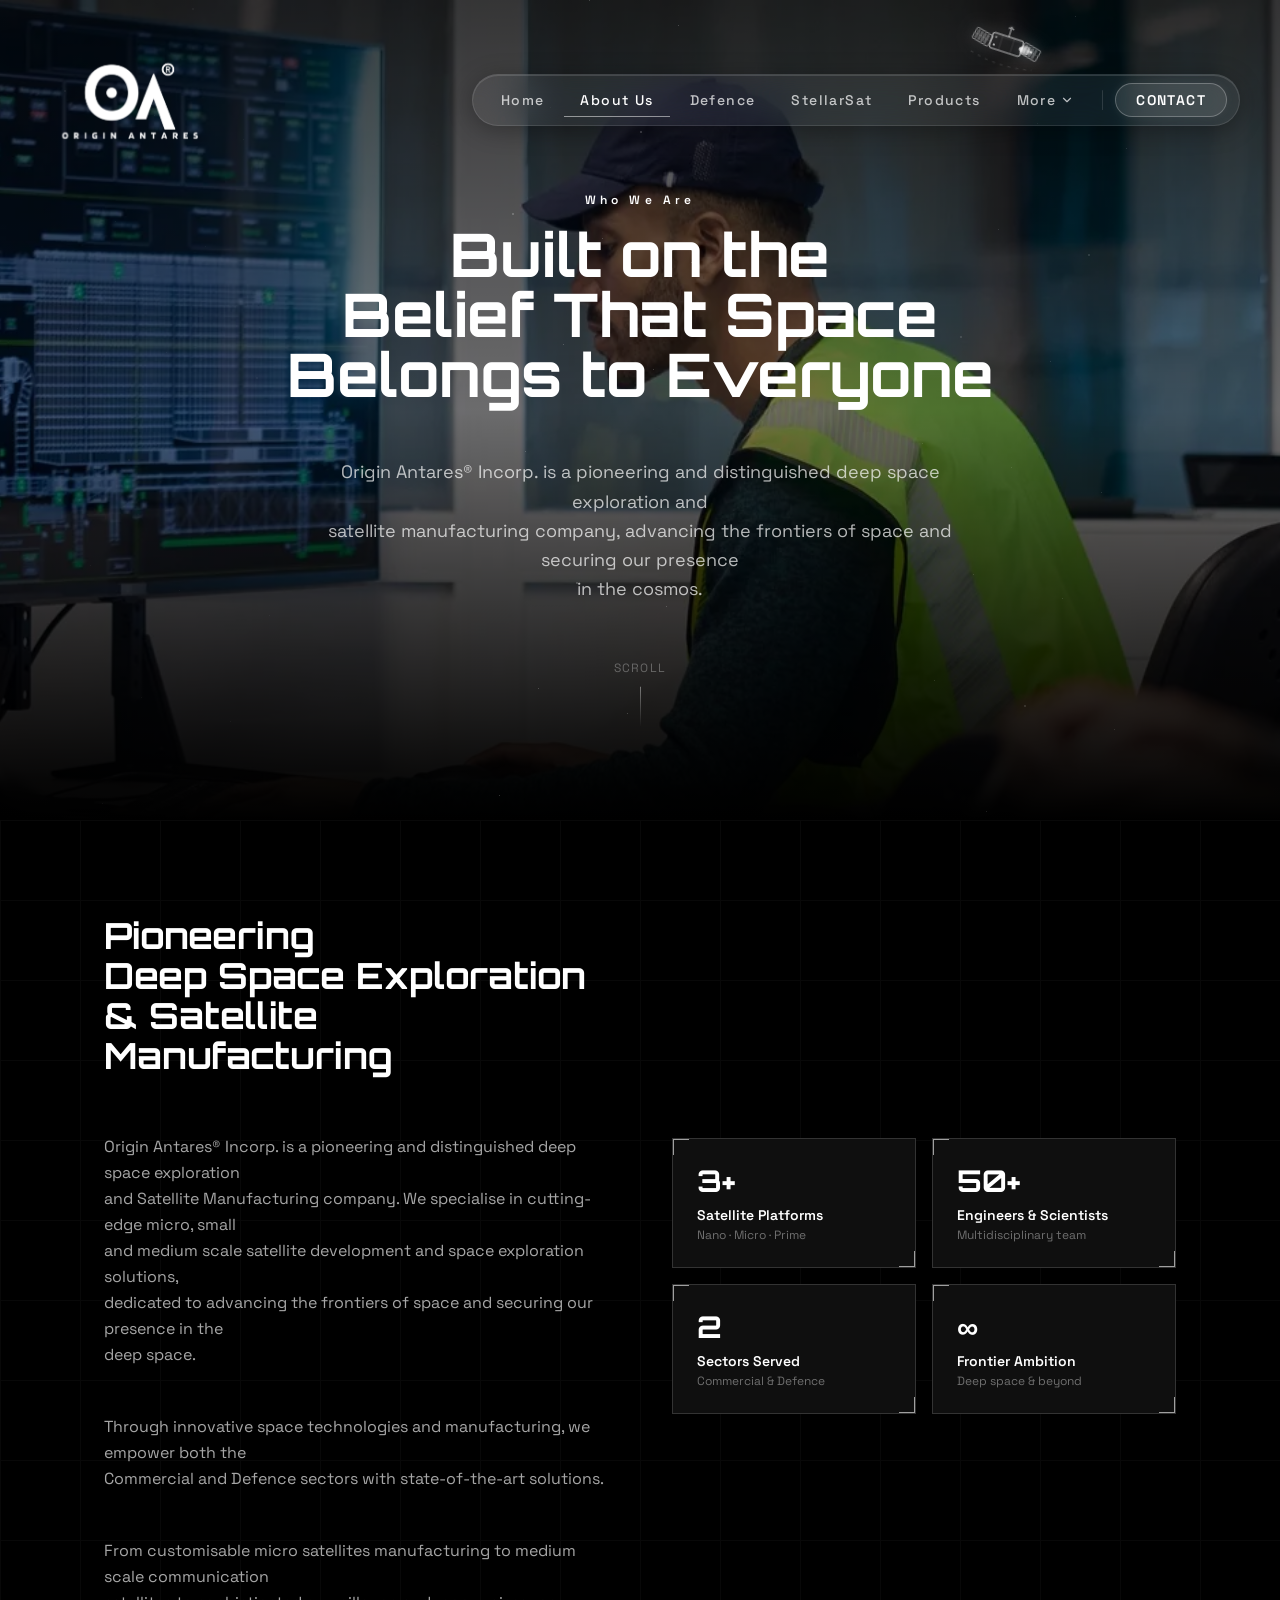
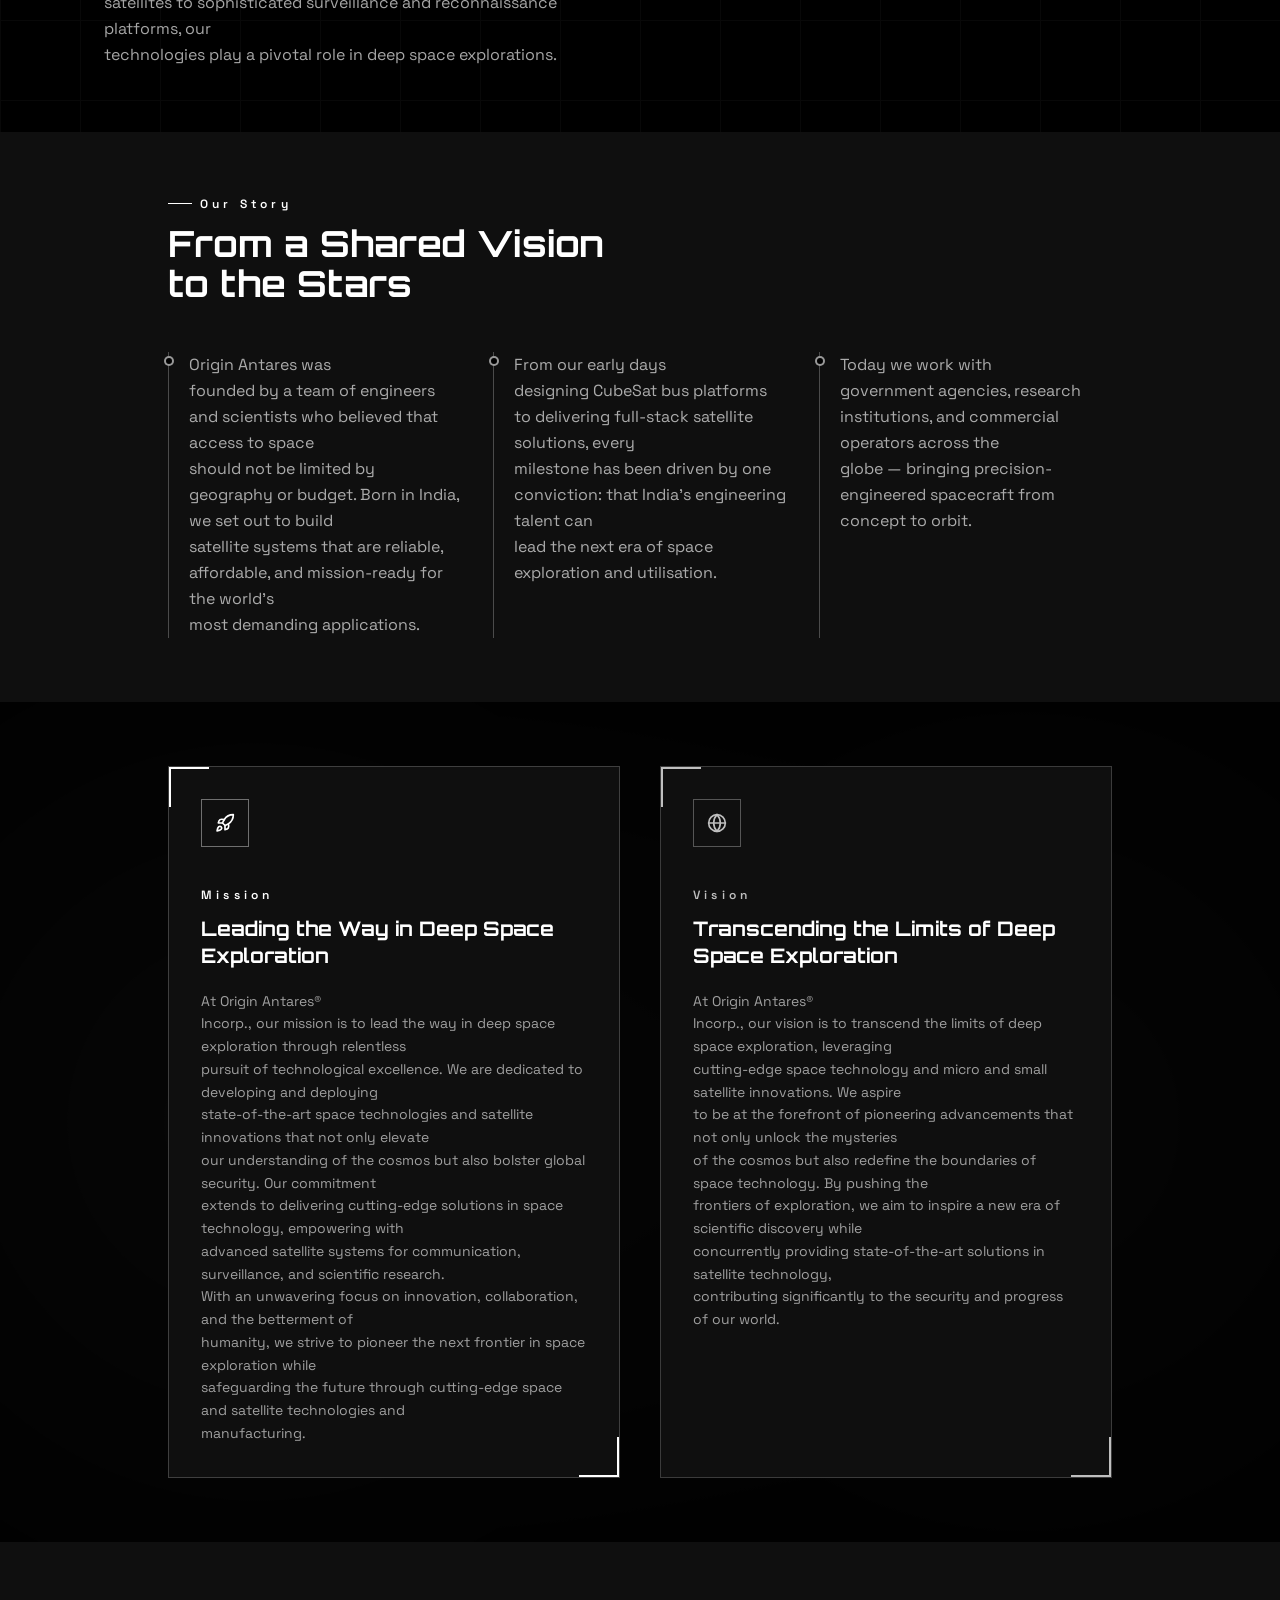
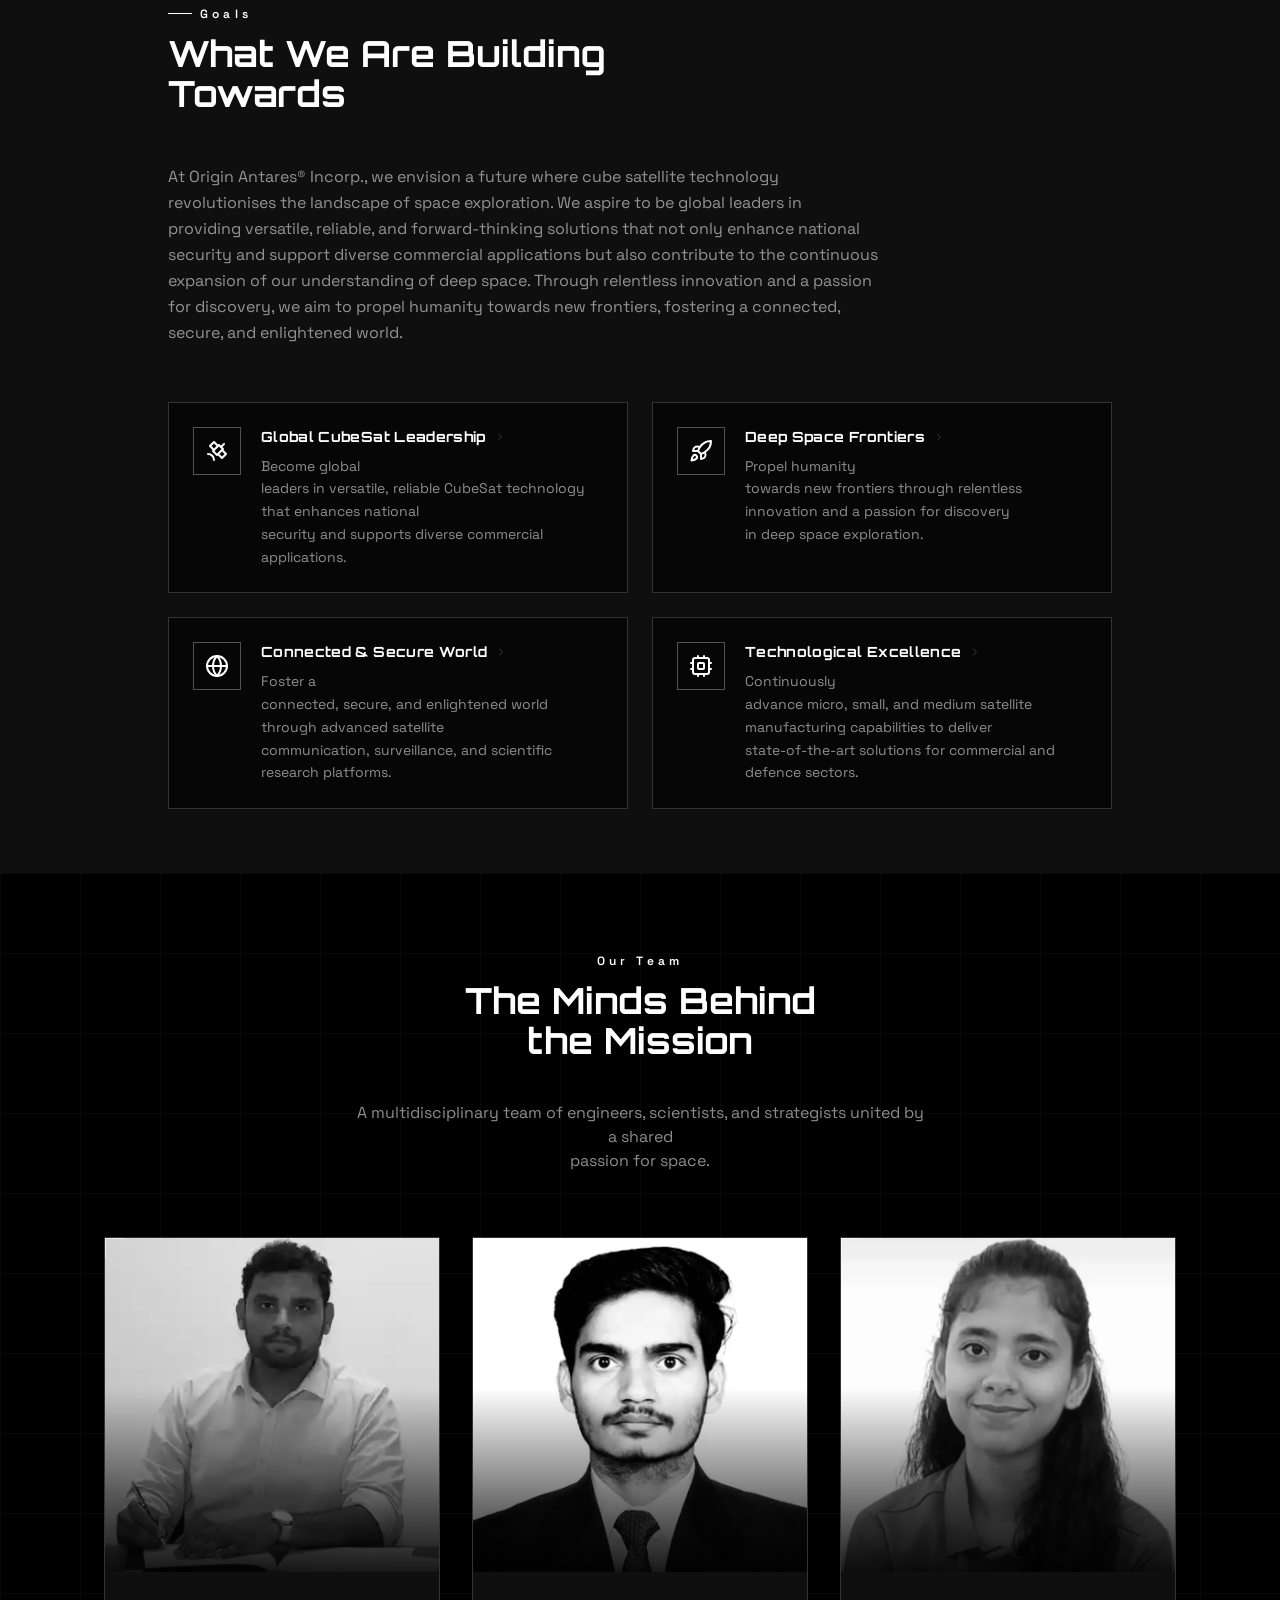
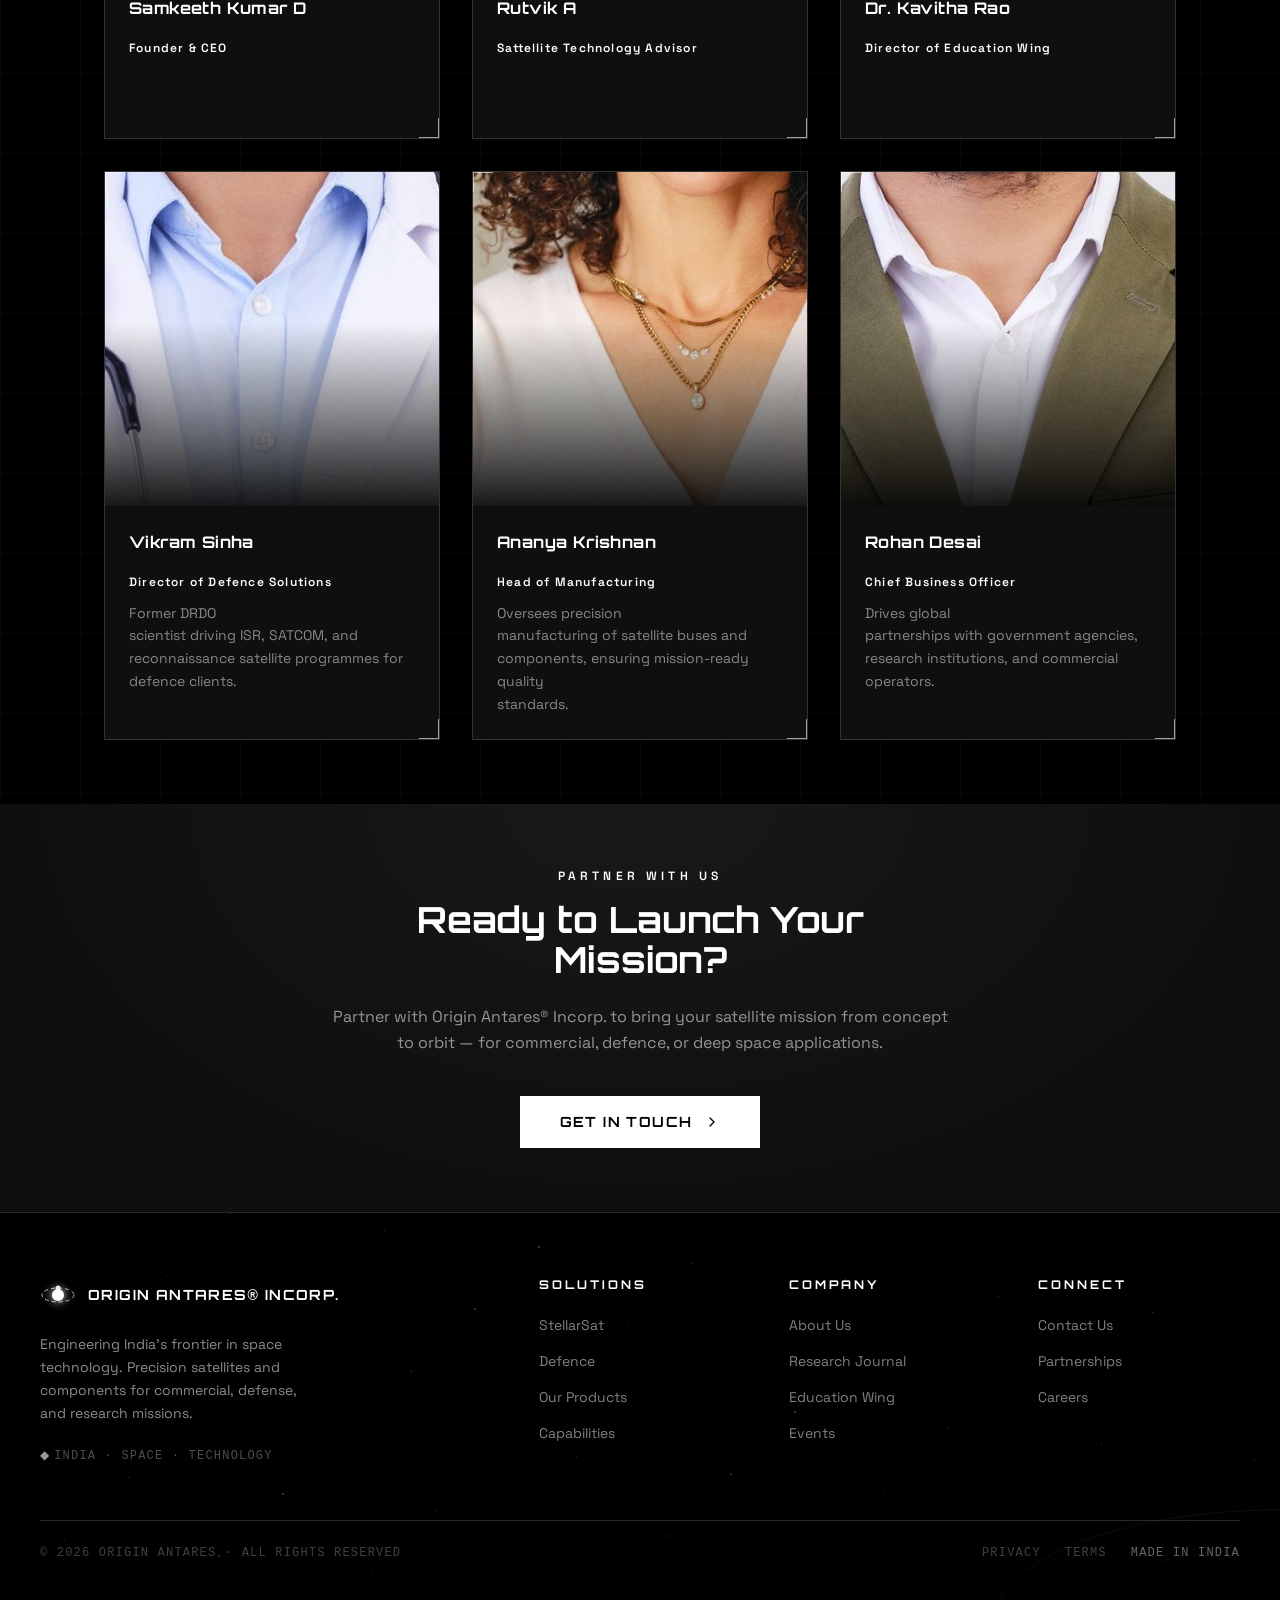
==== about.html @ 24841ee4 "Team member 3 photo replacement Updated team member details and changed image format." ====
<!DOCTYPE html>
<html lang="en">

<head>
    <meta charset="UTF-8">
    <meta name="viewport" content="width=device-width, initial-scale=1.0">
    <title>About Origin Antares® Incorp. — Deep Space Exploration &amp; Satellite Manufacturing</title>
    <link rel="preconnect" href="https://fonts.googleapis.com">
    <link rel="preconnect" href="https://fonts.gstatic.com" crossorigin>
    <link
        href="https://fonts.googleapis.com/css2?family=Orbitron:wght@400;500;600;700;800;900&family=Space+Grotesk:wght@300;400;500;600;700&display=swap"
        rel="stylesheet">
    <link rel="stylesheet" href="css/styles.css">
</head>

<body>
    <div id="app" class="fs-unmask-airo-app-builder">
        <div class="min-h-screen bg-background flex flex-col"><svg width="0" height="0" aria-hidden="true"
                style="position: absolute;">
                <defs>
                    <filter id="lg-filter" x="-10%" y="-10%" width="120%" height="120%">
                        <feTurbulence type="fractalNoise" baseFrequency="0.7" numOctaves="2" seed="5" result="noise">
                        </feTurbulence>
                        <feDisplacementMap in="SourceGraphic" in2="noise" scale="2.5" xChannelSelector="R"
                            yChannelSelector="G"></feDisplacementMap>
                    </filter>
                </defs>
            </svg>
            <header class="fixed top-0 left-0 right-0 z-50"
                style="transition: background 0.45s, backdrop-filter 0.45s, box-shadow 0.45s, border-color 0.45s; background: transparent; backdrop-filter: none; border-bottom: 1px solid transparent; box-shadow: none;">
                <div class="absolute top-0 left-0 right-0 h-px pointer-events-none"
                    style="opacity: 0; transition: opacity 0.45s; background: linear-gradient(90deg, transparent 0%, hsl(var(--oa-glass-border)/0.35) 40%, hsl(var(--oa-glass-border)/0.2) 60%, transparent 100%);">
                </div>
                <div class="absolute pointer-events-none"
                    style="top: 8px; left: 50%; transform: translateX(-50%); transition: top 0.5s cubic-bezier(0.22, 1, 0.36, 1), left 0.5s cubic-bezier(0.22, 1, 0.36, 1), transform 0.5s cubic-bezier(0.22, 1, 0.36, 1); z-index: 10;">
                    <div class="pointer-events-none select-none"
                        style="filter: drop-shadow(rgba(255, 255, 255, 0.6) 0px 0px 8px); will-change: transform; opacity: 0.4; transform: none;">
                        <svg width="72" height="54" viewBox="0 0 72 54" fill="none" xmlns="http://www.w3.org/2000/svg"
                            aria-hidden="true">
                            <defs>
                                <radialGradient id="ns-plume" cx="0%" cy="50%" r="100%">
                                    <stop offset="0%" stop-color="rgba(255,255,255,0.95)"></stop>
                                    <stop offset="55%" stop-color="rgba(255,255,255,0.45)"></stop>
                                    <stop offset="100%" stop-color="rgba(255,255,255,0)"></stop>
                                </radialGradient>
                                <radialGradient id="ns-body" cx="50%" cy="0%" r="100%">
                                    <stop offset="0%" stop-color="rgba(255,255,255,0.13)"></stop>
                                    <stop offset="100%" stop-color="rgba(255,255,255,0)"></stop>
                                </radialGradient>
                                <filter id="ns-glow" x="-40%" y="-40%" width="180%" height="180%">
                                    <feGaussianBlur stdDeviation="1.6" result="blur"></feGaussianBlur>
                                    <feMerge>
                                        <feMergeNode in="blur"></feMergeNode>
                                        <feMergeNode in="SourceGraphic"></feMergeNode>
                                    </feMerge>
                                </filter>
                            </defs>
                            <path d="M 4 44 Q 36 52 68 44" stroke="rgba(255,255,255,0.14)" stroke-width="1" fill="none"
                                stroke-dasharray="3 5" opacity="0"></path>
                            <g opacity="0">
                                <ellipse cx="57" cy="27" ry="3.8" fill="url(#ns-plume)" rx="3" opacity="0"></ellipse>
                                <ellipse cx="60" cy="27" rx="2.9884600310353564" ry="1.5" fill="rgba(255,255,255,0.7)"
                                    opacity="0.9435087674573879"></ellipse>
                                <circle cx="62" cy="27" r="0.880585000605788" fill="rgba(255,255,255,0.9)"
                                    opacity="0.6805850006057881"></circle>
                            </g>
                            <g style="transform-origin: 50% 50%; transform: none; transform-box: fill-box;">
                                <rect x="2" y="21" width="18" height="12" rx="1.2" fill="hsl(var(--oa-secondary))"
                                    stroke="rgba(255,255,255,0.5)" stroke-width="0.9"></rect>
                                <rect x="4" y="22.5" width="2" height="9" rx="0.4" fill="rgba(255,255,255,0.22)"
                                    stroke="rgba(255,255,255,0.38)" stroke-width="0.4"></rect>
                                <rect x="7.5" y="22.5" width="2" height="9" rx="0.4" fill="rgba(255,255,255,0.22)"
                                    stroke="rgba(255,255,255,0.38)" stroke-width="0.4"></rect>
                                <rect x="11" y="22.5" width="2" height="9" rx="0.4" fill="rgba(255,255,255,0.22)"
                                    stroke="rgba(255,255,255,0.38)" stroke-width="0.4"></rect>
                                <rect x="14.5" y="22.5" width="2" height="9" rx="0.4" fill="rgba(255,255,255,0.22)"
                                    stroke="rgba(255,255,255,0.38)" stroke-width="0.4"></rect>
                                <line x1="2" y1="27" x2="20" y2="27" stroke="rgba(255,255,255,0.22)" stroke-width="0.5">
                                </line>
                            </g>
                            <g style="transform-origin: 50% 50%; transform: none; transform-box: fill-box;">
                                <rect x="52" y="21" width="18" height="12" rx="1.2" fill="hsl(var(--oa-secondary))"
                                    stroke="rgba(255,255,255,0.5)" stroke-width="0.9"></rect>
                                <rect x="54" y="22.5" width="2" height="9" rx="0.4" fill="rgba(255,255,255,0.22)"
                                    stroke="rgba(255,255,255,0.38)" stroke-width="0.4"></rect>
                                <rect x="57.5" y="22.5" width="2" height="9" rx="0.4" fill="rgba(255,255,255,0.22)"
                                    stroke="rgba(255,255,255,0.38)" stroke-width="0.4"></rect>
                                <rect x="61" y="22.5" width="2" height="9" rx="0.4" fill="rgba(255,255,255,0.22)"
                                    stroke="rgba(255,255,255,0.38)" stroke-width="0.4"></rect>
                                <rect x="64.5" y="22.5" width="2" height="9" rx="0.4" fill="rgba(255,255,255,0.22)"
                                    stroke="rgba(255,255,255,0.38)" stroke-width="0.4"></rect>
                                <line x1="52" y1="27" x2="70" y2="27" stroke="rgba(255,255,255,0.22)"
                                    stroke-width="0.5"></line>
                            </g>
                            <rect x="20" y="19" width="32" height="16" rx="2.5" fill="hsl(var(--oa-secondary))"
                                stroke="rgba(255,255,255,0.68)" stroke-width="1.1"></rect>
                            <line x1="30" y1="19" x2="30" y2="35" stroke="rgba(255,255,255,0.18)" stroke-width="0.6">
                            </line>
                            <line x1="42" y1="19" x2="42" y2="35" stroke="rgba(255,255,255,0.18)" stroke-width="0.6">
                            </line>
                            <rect x="20" y="19" width="32" height="4" rx="2.5" fill="url(#ns-body)"></rect>
                            <rect x="52" y="23" width="7" height="8" rx="1.2" fill="rgba(255,255,255,0.12)"
                                stroke="rgba(255,255,255,0.55)" stroke-width="0.9"></rect>
                            <line x1="55.5" y1="23" x2="55.5" y2="31" stroke="rgba(255,255,255,0.2)" stroke-width="0.5">
                            </line>
                            <line x1="36" y1="19" x2="36" y2="11" stroke="rgba(255,255,255,0.75)" stroke-width="0.9">
                            </line>
                            <path d="M 33 11 Q 36 8.5 39 11" stroke="rgba(255,255,255,0.7)" stroke-width="0.9"
                                fill="none"></path>
                            <circle cx="36" cy="10" r="1.457946170421201" fill="rgba(255,255,255,0.95)"
                                filter="url(#ns-glow)" opacity="0.7068110032181721"></circle>
                            <circle cx="24" cy="23" r="1.3" fill="hsl(var(--oa-gold))" opacity="0.98958886059816">
                            </circle>
                            <circle cx="24" cy="31" r="1.1" fill="rgba(255,255,255,0.9)" opacity="0.9"></circle>
                        </svg></div>
                </div>
                <div
                    style="display: flex; justify-content: flex-start; padding-left: 2.5rem; padding-top: 0.75rem; padding-bottom: 0px; transition: padding 0.5s cubic-bezier(0.22, 1, 0.36, 1);">
                    <a class="flex items-center" href="index.html"><img alt="Origin Antares"
                            class="block h-auto w-auto object-contain" width="440" height="120"
                            src="assets/images/images-logo-horizontal.png"
                            style="max-height: 180px; max-width: 640px; min-width: 0px; transition: max-height 0.5s cubic-bezier(0.22, 1, 0.36, 1), max-width 0.5s cubic-bezier(0.22, 1, 0.36, 1); filter: none; height: 252px; width: auto;"
                            data-airo-logo-corrected="square"></a></div>
                <div class="flex items-center px-6 lg:px-10"
                    style="justify-content: flex-end; padding-bottom: 0px; min-height: 56px; margin-top: -120px; transition: padding-bottom 0.4s, min-height 0.4s, margin-top 0.4s; position: relative;">
                    <div class="relative flex items-center gap-1 px-3 py-2 rounded-full"
                        style="background: hsl(var(--oa-glass-bg)/0.06); backdrop-filter: blur(20px) saturate(160%); border: 1px solid hsl(var(--oa-glass-border)/0.11); box-shadow: inset 0 1px 0 hsl(var(--oa-glass-border)/0.13), 0 4px 24px hsl(var(--oa-bg)/0.3);">
                        <nav aria-label="Main navigation" class="hidden md:flex items-center gap-1"><a
                                class="relative z-10 px-4 py-1.5 text-sm tracking-widest font-medium transition-colors duration-150"
                                href="index.html"
                                style="font-family: var(--font-sans); color: hsl(var(--oa-glass-bg)/0.72); border-bottom: 1px solid transparent;">Home</a><a
                                class="relative z-10 px-4 py-1.5 text-sm tracking-widest font-medium transition-colors duration-150"
                                href="about.html"
                                style="font-family: var(--font-sans); color: hsl(var(--oa-cyan)); border-bottom: 1px solid hsl(var(--oa-glass-border)/0.5);">About
                                Us</a><a
                                class="relative z-10 px-4 py-1.5 text-sm tracking-widest font-medium transition-colors duration-150"
                                href="defence.html"
                                style="font-family: var(--font-sans); color: hsl(var(--oa-glass-bg)/0.72); border-bottom: 1px solid transparent;">Defence</a><a
                                class="relative z-10 px-4 py-1.5 text-sm tracking-widest font-medium transition-colors duration-150"
                                href="stellarsat.html"
                                style="font-family: var(--font-sans); color: hsl(var(--oa-glass-bg)/0.72); border-bottom: 1px solid transparent;">StellarSat</a><a
                                class="relative z-10 px-4 py-1.5 text-sm tracking-widest font-medium transition-colors duration-150"
                                href="products.html"
                                style="font-family: var(--font-sans); color: hsl(var(--oa-glass-bg)/0.72); border-bottom: 1px solid transparent;">Products</a>
                            <div class="relative z-10"><button
                                    class="flex items-center gap-1 px-4 py-1.5 text-sm tracking-widest font-medium transition-colors duration-150"
                                    aria-expanded="false" aria-haspopup="true"
                                    style="font-family: var(--font-sans); color: hsl(var(--oa-glass-bg)/0.72); background: none; border-width: medium medium 1px; border-style: none none solid; border-color: currentcolor currentcolor transparent; border-image: none; cursor: pointer;">More<span
                                        style="display: flex; transform: none;"><svg xmlns="http://www.w3.org/2000/svg"
                                            width="14" height="14" viewBox="0 0 24 24" fill="none" stroke="currentColor"
                                            stroke-width="2" stroke-linecap="round" stroke-linejoin="round"
                                            class="lucide lucide-chevron-down">
                                            <path d="m6 9 6 6 6-6"></path>
                                        </svg></span></button></div>
                        </nav>
                        <div class="hidden md:block w-px h-5 mx-2 rounded-full shrink-0"
                            style="background: hsl(var(--oa-glass-border)/0.13);"></div><a
                            class="hidden md:inline-flex items-center px-5 py-1.5 text-sm font-semibold tracking-widest rounded-full shrink-0 transition-all duration-200"
                            href="contact.html"
                            style="font-family: var(--font-sans); color: hsl(var(--oa-cyan)); background: hsl(var(--oa-glass-bg)/0.1); border: 1px solid hsl(var(--oa-glass-border)/0.25); box-shadow: 0 0 10px hsl(var(--oa-glass-bg)/0.06);">CONTACT</a><button
                            class="md:hidden text-white p-1.5 z-10" aria-label="Open menu"><svg
                                xmlns="http://www.w3.org/2000/svg" width="20" height="20" viewBox="0 0 24 24"
                                fill="none" stroke="currentColor" stroke-width="2" stroke-linecap="round"
                                stroke-linejoin="round" class="lucide lucide-menu">
                                <line x1="4" x2="20" y1="12" y2="12"></line>
                                <line x1="4" x2="20" y1="6" y2="6"></line>
                                <line x1="4" x2="20" y1="18" y2="18"></line>
                            </svg></button>
                    </div>
                </div>
            </header>
            <main>
                <section class="relative min-h-[70vh] flex items-center justify-center overflow-hidden"><img
                        alt="Origin Antares mission control" class="absolute inset-0 w-full h-full object-cover"
                        loading="eager" fetchpriority="high" width="1440" height="700"
                        src="assets/images/pages-about-hero.webp">
                    <div class="absolute inset-0 pointer-events-none"
                        style="background: linear-gradient(to bottom, hsl(var(--oa-bg)/0.75) 0%, hsl(var(--oa-bg)/0.5) 50%, hsl(var(--oa-bg)) 100%);">
                    </div>
                    <div class="absolute inset-0 pointer-events-none" aria-hidden="true">
                        <div class="absolute rounded-full bg-white"
                            style="width: 2px; height: 2px; opacity: 0.06; top: 11%; left: 5%;"></div>
                        <div class="absolute rounded-full bg-white"
                            style="width: 1px; height: 1px; opacity: 0.16; top: 54%; left: 72%;"></div>
                        <div class="absolute rounded-full bg-white"
                            style="width: 1px; height: 1px; opacity: 0.26; top: 97%; left: 39%;"></div>
                        <div class="absolute rounded-full bg-white"
                            style="width: 1px; height: 1px; opacity: 0.06; top: 40%; left: 6%;"></div>
                        <div class="absolute rounded-full bg-white"
                            style="width: 1px; height: 1px; opacity: 0.16; top: 83%; left: 73%;"></div>
                        <div class="absolute rounded-full bg-white"
                            style="width: 2px; height: 2px; opacity: 0.26; top: 26%; left: 40%;"></div>
                        <div class="absolute rounded-full bg-white"
                            style="width: 1px; height: 1px; opacity: 0.06; top: 69%; left: 7%;"></div>
                        <div class="absolute rounded-full bg-white"
                            style="width: 1px; height: 1px; opacity: 0.16; top: 12%; left: 74%;"></div>
                        <div class="absolute rounded-full bg-white"
                            style="width: 1px; height: 1px; opacity: 0.26; top: 55%; left: 41%;"></div>
                        <div class="absolute rounded-full bg-white"
                            style="width: 1px; height: 1px; opacity: 0.06; top: 98%; left: 8%;"></div>
                        <div class="absolute rounded-full bg-white"
                            style="width: 2px; height: 2px; opacity: 0.16; top: 41%; left: 75%;"></div>
                        <div class="absolute rounded-full bg-white"
                            style="width: 1px; height: 1px; opacity: 0.26; top: 84%; left: 42%;"></div>
                        <div class="absolute rounded-full bg-white"
                            style="width: 1px; height: 1px; opacity: 0.06; top: 27%; left: 9%;"></div>
                        <div class="absolute rounded-full bg-white"
                            style="width: 1px; height: 1px; opacity: 0.16; top: 70%; left: 76%;"></div>
                        <div class="absolute rounded-full bg-white"
                            style="width: 1px; height: 1px; opacity: 0.26; top: 13%; left: 43%;"></div>
                        <div class="absolute rounded-full bg-white"
                            style="width: 2px; height: 2px; opacity: 0.06; top: 56%; left: 10%;"></div>
                        <div class="absolute rounded-full bg-white"
                            style="width: 1px; height: 1px; opacity: 0.16; top: 99%; left: 77%;"></div>
                        <div class="absolute rounded-full bg-white"
                            style="width: 1px; height: 1px; opacity: 0.26; top: 42%; left: 44%;"></div>
                        <div class="absolute rounded-full bg-white"
                            style="width: 1px; height: 1px; opacity: 0.06; top: 85%; left: 11%;"></div>
                        <div class="absolute rounded-full bg-white"
                            style="width: 1px; height: 1px; opacity: 0.16; top: 28%; left: 78%;"></div>
                        <div class="absolute rounded-full bg-white"
                            style="width: 2px; height: 2px; opacity: 0.26; top: 71%; left: 45%;"></div>
                        <div class="absolute rounded-full bg-white"
                            style="width: 1px; height: 1px; opacity: 0.06; top: 14%; left: 12%;"></div>
                        <div class="absolute rounded-full bg-white"
                            style="width: 1px; height: 1px; opacity: 0.16; top: 57%; left: 79%;"></div>
                        <div class="absolute rounded-full bg-white"
                            style="width: 1px; height: 1px; opacity: 0.26; top: 0%; left: 46%;"></div>
                        <div class="absolute rounded-full bg-white"
                            style="width: 1px; height: 1px; opacity: 0.06; top: 43%; left: 13%;"></div>
                        <div class="absolute rounded-full bg-white"
                            style="width: 2px; height: 2px; opacity: 0.16; top: 86%; left: 80%;"></div>
                        <div class="absolute rounded-full bg-white"
                            style="width: 1px; height: 1px; opacity: 0.26; top: 29%; left: 47%;"></div>
                        <div class="absolute rounded-full bg-white"
                            style="width: 1px; height: 1px; opacity: 0.06; top: 72%; left: 14%;"></div>
                        <div class="absolute rounded-full bg-white"
                            style="width: 1px; height: 1px; opacity: 0.16; top: 15%; left: 81%;"></div>
                        <div class="absolute rounded-full bg-white"
                            style="width: 1px; height: 1px; opacity: 0.26; top: 58%; left: 48%;"></div>
                        <div class="absolute rounded-full bg-white"
                            style="width: 2px; height: 2px; opacity: 0.06; top: 1%; left: 15%;"></div>
                        <div class="absolute rounded-full bg-white"
                            style="width: 1px; height: 1px; opacity: 0.16; top: 44%; left: 82%;"></div>
                        <div class="absolute rounded-full bg-white"
                            style="width: 1px; height: 1px; opacity: 0.26; top: 87%; left: 49%;"></div>
                        <div class="absolute rounded-full bg-white"
                            style="width: 1px; height: 1px; opacity: 0.06; top: 30%; left: 16%;"></div>
                        <div class="absolute rounded-full bg-white"
                            style="width: 1px; height: 1px; opacity: 0.16; top: 73%; left: 83%;"></div>
                        <div class="absolute rounded-full bg-white"
                            style="width: 2px; height: 2px; opacity: 0.26; top: 16%; left: 50%;"></div>
                        <div class="absolute rounded-full bg-white"
                            style="width: 1px; height: 1px; opacity: 0.06; top: 59%; left: 17%;"></div>
                        <div class="absolute rounded-full bg-white"
                            style="width: 1px; height: 1px; opacity: 0.16; top: 2%; left: 84%;"></div>
                        <div class="absolute rounded-full bg-white"
                            style="width: 1px; height: 1px; opacity: 0.26; top: 45%; left: 51%;"></div>
                        <div class="absolute rounded-full bg-white"
                            style="width: 1px; height: 1px; opacity: 0.06; top: 88%; left: 18%;"></div>
                        <div class="absolute rounded-full bg-white"
                            style="width: 2px; height: 2px; opacity: 0.16; top: 31%; left: 85%;"></div>
                        <div class="absolute rounded-full bg-white"
                            style="width: 1px; height: 1px; opacity: 0.26; top: 74%; left: 52%;"></div>
                        <div class="absolute rounded-full bg-white"
                            style="width: 1px; height: 1px; opacity: 0.06; top: 17%; left: 19%;"></div>
                        <div class="absolute rounded-full bg-white"
                            style="width: 1px; height: 1px; opacity: 0.16; top: 60%; left: 86%;"></div>
                        <div class="absolute rounded-full bg-white"
                            style="width: 1px; height: 1px; opacity: 0.26; top: 3%; left: 53%;"></div>
                        <div class="absolute rounded-full bg-white"
                            style="width: 2px; height: 2px; opacity: 0.06; top: 46%; left: 20%;"></div>
                        <div class="absolute rounded-full bg-white"
                            style="width: 1px; height: 1px; opacity: 0.16; top: 89%; left: 87%;"></div>
                        <div class="absolute rounded-full bg-white"
                            style="width: 1px; height: 1px; opacity: 0.26; top: 32%; left: 54%;"></div>
                        <div class="absolute rounded-full bg-white"
                            style="width: 1px; height: 1px; opacity: 0.06; top: 75%; left: 21%;"></div>
                        <div class="absolute rounded-full bg-white"
                            style="width: 1px; height: 1px; opacity: 0.16; top: 18%; left: 88%;"></div>
                    </div>
                    <div class="relative z-10 text-center max-w-4xl mx-auto px-6 pt-44 pb-24">
                        <p class="text-xs tracking-[0.35em] font-semibold mb-4"
                            style="white-space: pre-line; color: hsl(var(--oa-cyan)); font-family: var(--font-sans); opacity: 0; transform: translateY(1.38842px);">
                            Who We Are</p>
                        <h1 class="font-heading text-4xl md:text-6xl font-bold text-white leading-tight mb-6"
                            style="white-space: pre-line; opacity: 0; transform: translateY(8.45306px);">Built on the
                            Belief That Space Belongs to Everyone</h1>
                        <p class="text-lg text-white/70 max-w-2xl mx-auto leading-relaxed"
                            style="white-space: pre-line; font-family: var(--font-sans); opacity: 0; transform: translateY(11.0894px);">
                            Origin Antares® Incorp. is a pioneering and distinguished deep space exploration and
                            satellite manufacturing company, advancing the frontiers of space and securing our presence
                            in the cosmos.</p>
                        <div class="mt-14 flex flex-col items-center gap-2" style="opacity: 0;"><span
                                class="text-xs tracking-widest text-white/30"
                                style="font-family: var(--font-sans);">SCROLL</span>
                            <div class="w-px h-10 bg-gradient-to-b from-white/40 to-transparent"
                                style="transform: translateY(2.7432px);"></div>
                        </div>
                    </div>
                </section>
                <section class="py-xxl relative overflow-hidden" style="background: hsl(var(--oa-bg));">
                    <div class="absolute inset-0 pointer-events-none opacity-[0.03]" aria-hidden="true"
                        style="background-image: linear-gradient(hsl(var(--oa-cyan)) 1px, transparent 1px), linear-gradient(90deg, hsl(var(--oa-cyan)) 1px, transparent 1px); background-size: 80px 80px;">
                    </div>
                    <div class="max-w-6xl mx-auto px-6 lg:px-10">
                        <div class="grid grid-cols-1 lg:grid-cols-2 gap-16 items-center">
                            <div>
                                <p class="text-xs tracking-[0.35em] font-semibold mb-4 flex items-center gap-2"
                                    style="color: hsl(var(--oa-cyan)); font-family: var(--font-sans); opacity: 0; transform: translateX(-16px);">
                                    <span class="inline-block w-6 h-px"
                                        style="background: hsl(var(--oa-cyan));"></span><span
                                        style="white-space: pre-line;">Welcome to Origin Antares® Incorp.</span></p>
                                <h2 class="font-heading text-3xl md:text-4xl font-bold text-white mb-8 leading-tight"
                                    style="white-space: pre-line; opacity: 0; transform: translateX(-20px);">Pioneering
                                    Deep Space Exploration &amp; Satellite Manufacturing</h2>
                                <div class="space-y-5">
                                    <p class="text-white/65 leading-relaxed text-base"
                                        style="white-space: pre-line; font-family: var(--font-sans); opacity: 0; transform: translateX(-16px);">
                                        Origin Antares® Incorp. is a pioneering and distinguished deep space exploration
                                        and Satellite Manufacturing company. We specialise in cutting-edge micro, small
                                        and medium scale satellite development and space exploration solutions,
                                        dedicated to advancing the frontiers of space and securing our presence in the
                                        deep space.</p>
                                    <p class="text-white/65 leading-relaxed text-base"
                                        style="white-space: pre-line; font-family: var(--font-sans); opacity: 0; transform: translateX(-16px);">
                                        Through innovative space technologies and manufacturing, we empower both the
                                        Commercial and Defence sectors with state-of-the-art solutions.</p>
                                    <p class="text-white/65 leading-relaxed text-base"
                                        style="white-space: pre-line; font-family: var(--font-sans); opacity: 0; transform: translateX(-16px);">
                                        From customisable micro satellites manufacturing to medium scale communication
                                        satellites to sophisticated surveillance and reconnaissance platforms, our
                                        technologies play a pivotal role in deep space explorations.</p>
                                </div>
                            </div>
                            <div class="grid grid-cols-2 gap-4">
                                <div class="relative p-6 border flex flex-col justify-between min-h-[130px]"
                                    style="border-color: hsl(var(--oa-border-cyan)); background: hsl(var(--oa-deep)); opacity: 0; transform: translateY(20px);">
                                    <div class="absolute top-0 left-0 w-4 h-4 border-t border-l"
                                        style="border-color: hsl(var(--oa-cyan)/0.6);"></div>
                                    <div class="absolute bottom-0 right-0 w-4 h-4 border-b border-r"
                                        style="border-color: hsl(var(--oa-cyan)/0.6);"></div><span
                                        class="font-heading text-3xl font-bold text-white">3+</span>
                                    <div>
                                        <p class="text-white text-sm font-semibold mb-0.5"
                                            style="font-family: var(--font-sans);">Satellite Platforms</p>
                                        <p class="text-white/40 text-xs" style="font-family: var(--font-sans);">Nano ·
                                            Micro · Prime</p>
                                    </div>
                                </div>
                                <div class="relative p-6 border flex flex-col justify-between min-h-[130px]"
                                    style="border-color: hsl(var(--oa-border-cyan)); background: hsl(var(--oa-deep)); opacity: 0; transform: translateY(20px);">
                                    <div class="absolute top-0 left-0 w-4 h-4 border-t border-l"
                                        style="border-color: hsl(var(--oa-cyan)/0.6);"></div>
                                    <div class="absolute bottom-0 right-0 w-4 h-4 border-b border-r"
                                        style="border-color: hsl(var(--oa-cyan)/0.6);"></div><span
                                        class="font-heading text-3xl font-bold text-white">50+</span>
                                    <div>
                                        <p class="text-white text-sm font-semibold mb-0.5"
                                            style="font-family: var(--font-sans);">Engineers &amp; Scientists</p>
                                        <p class="text-white/40 text-xs" style="font-family: var(--font-sans);">
                                            Multidisciplinary team</p>
                                    </div>
                                </div>
                                <div class="relative p-6 border flex flex-col justify-between min-h-[130px]"
                                    style="border-color: hsl(var(--oa-border-cyan)); background: hsl(var(--oa-deep)); opacity: 0; transform: translateY(20px);">
                                    <div class="absolute top-0 left-0 w-4 h-4 border-t border-l"
                                        style="border-color: hsl(var(--oa-cyan)/0.6);"></div>
                                    <div class="absolute bottom-0 right-0 w-4 h-4 border-b border-r"
                                        style="border-color: hsl(var(--oa-cyan)/0.6);"></div><span
                                        class="font-heading text-3xl font-bold text-white">2</span>
                                    <div>
                                        <p class="text-white text-sm font-semibold mb-0.5"
                                            style="font-family: var(--font-sans);">Sectors Served</p>
                                        <p class="text-white/40 text-xs" style="font-family: var(--font-sans);">
                                            Commercial &amp; Defence</p>
                                    </div>
                                </div>
                                <div class="relative p-6 border flex flex-col justify-between min-h-[130px]"
                                    style="border-color: hsl(var(--oa-border-cyan)); background: hsl(var(--oa-deep)); opacity: 0; transform: translateY(20px);">
                                    <div class="absolute top-0 left-0 w-4 h-4 border-t border-l"
                                        style="border-color: hsl(var(--oa-cyan)/0.6);"></div>
                                    <div class="absolute bottom-0 right-0 w-4 h-4 border-b border-r"
                                        style="border-color: hsl(var(--oa-cyan)/0.6);"></div><span
                                        class="font-heading text-3xl font-bold text-white">∞</span>
                                    <div>
                                        <p class="text-white text-sm font-semibold mb-0.5"
                                            style="font-family: var(--font-sans);">Frontier Ambition</p>
                                        <p class="text-white/40 text-xs" style="font-family: var(--font-sans);">Deep
                                            space &amp; beyond</p>
                                    </div>
                                </div>
                            </div>
                        </div>
                    </div>
                </section>
                <section class="py-xxl" style="background: hsl(var(--oa-deep));">
                    <div class="max-w-5xl mx-auto px-6 lg:px-10">
                        <p class="text-xs tracking-[0.35em] font-semibold mb-3 flex items-center gap-2"
                            style="color: hsl(var(--oa-cyan)); font-family: var(--font-sans); opacity: 0; transform: translateY(12px);">
                            <span class="inline-block w-6 h-px" style="background: hsl(var(--oa-cyan));"></span><span
                                style="white-space: pre-line;">Our Story</span></p>
                        <h2 class="font-heading text-3xl md:text-4xl font-bold text-white mb-12"
                            style="white-space: pre-line; opacity: 0; transform: translateY(16px);">From a Shared Vision
                            to the Stars</h2>
                        <div class="grid grid-cols-1 md:grid-cols-3 gap-8">
                            <div class="relative pl-5 border-l"
                                style="border-color: hsl(var(--oa-cyan)/0.25); opacity: 0; transform: translateY(20px);">
                                <span
                                    class="absolute -left-[5px] top-1 w-2.5 h-2.5 rounded-full border-2 border-white/60 bg-black"></span>
                                <p class="text-white/65 leading-relaxed text-base"
                                    style="white-space: pre-line; font-family: var(--font-sans);">Origin Antares was
                                    founded by a team of engineers and scientists who believed that access to space
                                    should not be limited by geography or budget. Born in India, we set out to build
                                    satellite systems that are reliable, affordable, and mission-ready for the world's
                                    most demanding applications.</p>
                            </div>
                            <div class="relative pl-5 border-l"
                                style="border-color: hsl(var(--oa-cyan)/0.25); opacity: 0; transform: translateY(20px);">
                                <span
                                    class="absolute -left-[5px] top-1 w-2.5 h-2.5 rounded-full border-2 border-white/60 bg-black"></span>
                                <p class="text-white/65 leading-relaxed text-base"
                                    style="white-space: pre-line; font-family: var(--font-sans);">From our early days
                                    designing CubeSat bus platforms to delivering full-stack satellite solutions, every
                                    milestone has been driven by one conviction: that India's engineering talent can
                                    lead the next era of space exploration and utilisation.</p>
                            </div>
                            <div class="relative pl-5 border-l"
                                style="border-color: hsl(var(--oa-cyan)/0.25); opacity: 0; transform: translateY(20px);">
                                <span
                                    class="absolute -left-[5px] top-1 w-2.5 h-2.5 rounded-full border-2 border-white/60 bg-black"></span>
                                <p class="text-white/65 leading-relaxed text-base"
                                    style="white-space: pre-line; font-family: var(--font-sans);">Today we work with
                                    government agencies, research institutions, and commercial operators across the
                                    globe — bringing precision-engineered spacecraft from concept to orbit.</p>
                            </div>
                        </div>
                    </div>
                </section>
                <section class="py-xxl relative overflow-hidden" style="background: hsl(var(--oa-bg));">
                    <div class="absolute inset-0 pointer-events-none opacity-[0.025]" aria-hidden="true"
                        style="background-image: radial-gradient(circle at 20% 50%, hsl(var(--oa-cyan)) 0%, transparent 60%), radial-gradient(circle at 80% 50%, hsl(var(--oa-gold)) 0%, transparent 60%);">
                    </div>
                    <div class="max-w-5xl mx-auto px-6 lg:px-10">
                        <div class="grid grid-cols-1 md:grid-cols-2 gap-10">
                            <div class="relative p-8 border"
                                style="border-color: hsl(var(--oa-cyan)/0.2); background: hsl(var(--oa-deep)); opacity: 0; transform: translateY(24px);">
                                <div class="absolute top-0 left-0 w-10 h-10 border-t-2 border-l-2"
                                    style="border-color: hsl(var(--oa-cyan));"></div>
                                <div class="absolute bottom-0 right-0 w-10 h-10 border-b-2 border-r-2"
                                    style="border-color: hsl(var(--oa-cyan));"></div>
                                <div class="w-12 h-12 flex items-center justify-center border mb-6"
                                    style="border-color: hsl(var(--oa-cyan)/0.4); color: hsl(var(--oa-cyan));"><svg
                                        xmlns="http://www.w3.org/2000/svg" width="24" height="24" viewBox="0 0 24 24"
                                        fill="none" stroke="currentColor" stroke-width="2" stroke-linecap="round"
                                        stroke-linejoin="round" class="lucide lucide-rocket w-5 h-5">
                                        <path
                                            d="M4.5 16.5c-1.5 1.26-2 5-2 5s3.74-.5 5-2c.71-.84.7-2.13-.09-2.91a2.18 2.18 0 0 0-2.91-.09z">
                                        </path>
                                        <path
                                            d="m12 15-3-3a22 22 0 0 1 2-3.95A12.88 12.88 0 0 1 22 2c0 2.72-.78 7.5-6 11a22.35 22.35 0 0 1-4 2z">
                                        </path>
                                        <path d="M9 12H4s.55-3.03 2-4c1.62-1.08 5 0 5 0"></path>
                                        <path d="M12 15v5s3.03-.55 4-2c1.08-1.62 0-5 0-5"></path>
                                    </svg></div>
                                <p class="text-xs tracking-[0.35em] font-semibold mb-3"
                                    style="white-space: pre-line; color: hsl(var(--oa-cyan)); font-family: var(--font-sans);">
                                    Mission</p>
                                <h2 class="font-heading text-xl font-bold text-white mb-5 leading-snug"
                                    style="white-space: pre-line;">Leading the Way in Deep Space Exploration</h2>
                                <p class="text-white/60 leading-relaxed text-sm"
                                    style="white-space: pre-line; font-family: var(--font-sans);">At Origin Antares®
                                    Incorp., our mission is to lead the way in deep space exploration through relentless
                                    pursuit of technological excellence. We are dedicated to developing and deploying
                                    state-of-the-art space technologies and satellite innovations that not only elevate
                                    our understanding of the cosmos but also bolster global security. Our commitment
                                    extends to delivering cutting-edge solutions in space technology, empowering with
                                    advanced satellite systems for communication, surveillance, and scientific research.
                                    With an unwavering focus on innovation, collaboration, and the betterment of
                                    humanity, we strive to pioneer the next frontier in space exploration while
                                    safeguarding the future through cutting-edge space and satellite technologies and
                                    manufacturing.</p>
                            </div>
                            <div class="relative p-8 border"
                                style="border-color: hsl(var(--oa-gold)/0.25); background: hsl(var(--oa-deep)); opacity: 0; transform: translateY(24px);">
                                <div class="absolute top-0 left-0 w-10 h-10 border-t-2 border-l-2"
                                    style="border-color: hsl(var(--oa-gold));"></div>
                                <div class="absolute bottom-0 right-0 w-10 h-10 border-b-2 border-r-2"
                                    style="border-color: hsl(var(--oa-gold));"></div>
                                <div class="w-12 h-12 flex items-center justify-center border mb-6"
                                    style="border-color: hsl(var(--oa-gold)/0.4); color: hsl(var(--oa-gold));"><svg
                                        xmlns="http://www.w3.org/2000/svg" width="24" height="24" viewBox="0 0 24 24"
                                        fill="none" stroke="currentColor" stroke-width="2" stroke-linecap="round"
                                        stroke-linejoin="round" class="lucide lucide-globe w-5 h-5">
                                        <circle cx="12" cy="12" r="10"></circle>
                                        <path d="M12 2a14.5 14.5 0 0 0 0 20 14.5 14.5 0 0 0 0-20"></path>
                                        <path d="M2 12h20"></path>
                                    </svg></div>
                                <p class="text-xs tracking-[0.35em] font-semibold mb-3"
                                    style="white-space: pre-line; color: hsl(var(--oa-gold)); font-family: var(--font-sans);">
                                    Vision</p>
                                <h2 class="font-heading text-xl font-bold text-white mb-5 leading-snug"
                                    style="white-space: pre-line;">Transcending the Limits of Deep Space Exploration
                                </h2>
                                <p class="text-white/60 leading-relaxed text-sm"
                                    style="white-space: pre-line; font-family: var(--font-sans);">At Origin Antares®
                                    Incorp., our vision is to transcend the limits of deep space exploration, leveraging
                                    cutting-edge space technology and micro and small satellite innovations. We aspire
                                    to be at the forefront of pioneering advancements that not only unlock the mysteries
                                    of the cosmos but also redefine the boundaries of space technology. By pushing the
                                    frontiers of exploration, we aim to inspire a new era of scientific discovery while
                                    concurrently providing state-of-the-art solutions in satellite technology,
                                    contributing significantly to the security and progress of our world.</p>
                            </div>
                        </div>
                    </div>
                </section>
                <section class="py-xxl" style="background: hsl(var(--oa-deep));">
                    <div class="max-w-5xl mx-auto px-6 lg:px-10">
                        <p class="text-xs tracking-[0.35em] font-semibold mb-3 flex items-center gap-2"
                            style="color: hsl(var(--oa-cyan)); font-family: var(--font-sans); opacity: 0; transform: translateY(12px);">
                            <span class="inline-block w-6 h-px" style="background: hsl(var(--oa-cyan));"></span><span
                                style="white-space: pre-line;">Goals</span></p>
                        <h2 class="font-heading text-3xl md:text-4xl font-bold text-white mb-6"
                            style="white-space: pre-line; opacity: 0; transform: translateY(16px);">What We Are Building
                            Towards</h2>
                        <p class="text-white/55 leading-relaxed max-w-3xl mb-14 text-base"
                            style="white-space: pre-line; font-family: var(--font-sans); opacity: 0; transform: translateY(12px);">
                            At Origin Antares® Incorp., we envision a future where cube satellite technology
                            revolutionises the landscape of space exploration. We aspire to be global leaders in
                            providing versatile, reliable, and forward-thinking solutions that not only enhance national
                            security and support diverse commercial applications but also contribute to the continuous
                            expansion of our understanding of deep space. Through relentless innovation and a passion
                            for discovery, we aim to propel humanity towards new frontiers, fostering a connected,
                            secure, and enlightened world.</p>
                        <div class="grid grid-cols-1 md:grid-cols-2 gap-6">
                            <div class="group flex gap-5 p-6 border transition-all duration-300 hover:border-white/20"
                                style="border-color: hsl(var(--oa-border-cyan)); background: hsl(var(--oa-bg)/0.6); opacity: 0; transform: translateY(20px);">
                                <div class="shrink-0 w-12 h-12 flex items-center justify-center border transition-colors duration-300 group-hover:border-white/40"
                                    style="border-color: hsl(var(--oa-cyan)/0.3); color: hsl(var(--oa-cyan));"><svg
                                        xmlns="http://www.w3.org/2000/svg" width="24" height="24" viewBox="0 0 24 24"
                                        fill="none" stroke="currentColor" stroke-width="2" stroke-linecap="round"
                                        stroke-linejoin="round" class="lucide lucide-satellite w-6 h-6">
                                        <path d="M13 7 9 3 5 7l4 4"></path>
                                        <path d="m17 11 4 4-4 4-4-4"></path>
                                        <path d="m8 12 4 4 6-6-4-4Z"></path>
                                        <path d="m16 8 3-3"></path>
                                        <path d="M9 21a6 6 0 0 0-6-6"></path>
                                    </svg></div>
                                <div>
                                    <h3
                                        class="font-heading text-sm font-bold text-white mb-2 tracking-wide flex items-center gap-2">
                                        <span style="white-space: pre-line;">Global CubeSat Leadership</span><svg
                                            xmlns="http://www.w3.org/2000/svg" width="24" height="24"
                                            viewBox="0 0 24 24" fill="none" stroke="currentColor" stroke-width="2"
                                            stroke-linecap="round" stroke-linejoin="round"
                                            class="lucide lucide-chevron-right w-3 h-3 text-white/20 group-hover:text-white/50 transition-colors">
                                            <path d="m9 18 6-6-6-6"></path>
                                        </svg></h3>
                                    <p class="text-white/55 text-sm leading-relaxed"
                                        style="white-space: pre-line; font-family: var(--font-sans);">Become global
                                        leaders in versatile, reliable CubeSat technology that enhances national
                                        security and supports diverse commercial applications.</p>
                                </div>
                            </div>
                            <div class="group flex gap-5 p-6 border transition-all duration-300 hover:border-white/20"
                                style="border-color: hsl(var(--oa-border-cyan)); background: hsl(var(--oa-bg)/0.6); opacity: 0; transform: translateY(20px);">
                                <div class="shrink-0 w-12 h-12 flex items-center justify-center border transition-colors duration-300 group-hover:border-white/40"
                                    style="border-color: hsl(var(--oa-cyan)/0.3); color: hsl(var(--oa-cyan));"><svg
                                        xmlns="http://www.w3.org/2000/svg" width="24" height="24" viewBox="0 0 24 24"
                                        fill="none" stroke="currentColor" stroke-width="2" stroke-linecap="round"
                                        stroke-linejoin="round" class="lucide lucide-rocket w-6 h-6">
                                        <path
                                            d="M4.5 16.5c-1.5 1.26-2 5-2 5s3.74-.5 5-2c.71-.84.7-2.13-.09-2.91a2.18 2.18 0 0 0-2.91-.09z">
                                        </path>
                                        <path
                                            d="m12 15-3-3a22 22 0 0 1 2-3.95A12.88 12.88 0 0 1 22 2c0 2.72-.78 7.5-6 11a22.35 22.35 0 0 1-4 2z">
                                        </path>
                                        <path d="M9 12H4s.55-3.03 2-4c1.62-1.08 5 0 5 0"></path>
                                        <path d="M12 15v5s3.03-.55 4-2c1.08-1.62 0-5 0-5"></path>
                                    </svg></div>
                                <div>
                                    <h3
                                        class="font-heading text-sm font-bold text-white mb-2 tracking-wide flex items-center gap-2">
                                        <span style="white-space: pre-line;">Deep Space Frontiers</span><svg
                                            xmlns="http://www.w3.org/2000/svg" width="24" height="24"
                                            viewBox="0 0 24 24" fill="none" stroke="currentColor" stroke-width="2"
                                            stroke-linecap="round" stroke-linejoin="round"
                                            class="lucide lucide-chevron-right w-3 h-3 text-white/20 group-hover:text-white/50 transition-colors">
                                            <path d="m9 18 6-6-6-6"></path>
                                        </svg></h3>
                                    <p class="text-white/55 text-sm leading-relaxed"
                                        style="white-space: pre-line; font-family: var(--font-sans);">Propel humanity
                                        towards new frontiers through relentless innovation and a passion for discovery
                                        in deep space exploration.</p>
                                </div>
                            </div>
                            <div class="group flex gap-5 p-6 border transition-all duration-300 hover:border-white/20"
                                style="border-color: hsl(var(--oa-border-cyan)); background: hsl(var(--oa-bg)/0.6); opacity: 0; transform: translateY(20px);">
                                <div class="shrink-0 w-12 h-12 flex items-center justify-center border transition-colors duration-300 group-hover:border-white/40"
                                    style="border-color: hsl(var(--oa-cyan)/0.3); color: hsl(var(--oa-cyan));"><svg
                                        xmlns="http://www.w3.org/2000/svg" width="24" height="24" viewBox="0 0 24 24"
                                        fill="none" stroke="currentColor" stroke-width="2" stroke-linecap="round"
                                        stroke-linejoin="round" class="lucide lucide-globe w-6 h-6">
                                        <circle cx="12" cy="12" r="10"></circle>
                                        <path d="M12 2a14.5 14.5 0 0 0 0 20 14.5 14.5 0 0 0 0-20"></path>
                                        <path d="M2 12h20"></path>
                                    </svg></div>
                                <div>
                                    <h3
                                        class="font-heading text-sm font-bold text-white mb-2 tracking-wide flex items-center gap-2">
                                        <span style="white-space: pre-line;">Connected &amp; Secure World</span><svg
                                            xmlns="http://www.w3.org/2000/svg" width="24" height="24"
                                            viewBox="0 0 24 24" fill="none" stroke="currentColor" stroke-width="2"
                                            stroke-linecap="round" stroke-linejoin="round"
                                            class="lucide lucide-chevron-right w-3 h-3 text-white/20 group-hover:text-white/50 transition-colors">
                                            <path d="m9 18 6-6-6-6"></path>
                                        </svg></h3>
                                    <p class="text-white/55 text-sm leading-relaxed"
                                        style="white-space: pre-line; font-family: var(--font-sans);">Foster a
                                        connected, secure, and enlightened world through advanced satellite
                                        communication, surveillance, and scientific research platforms.</p>
                                </div>
                            </div>
                            <div class="group flex gap-5 p-6 border transition-all duration-300 hover:border-white/20"
                                style="border-color: hsl(var(--oa-border-cyan)); background: hsl(var(--oa-bg)/0.6); opacity: 0; transform: translateY(20px);">
                                <div class="shrink-0 w-12 h-12 flex items-center justify-center border transition-colors duration-300 group-hover:border-white/40"
                                    style="border-color: hsl(var(--oa-cyan)/0.3); color: hsl(var(--oa-cyan));"><svg
                                        xmlns="http://www.w3.org/2000/svg" width="24" height="24" viewBox="0 0 24 24"
                                        fill="none" stroke="currentColor" stroke-width="2" stroke-linecap="round"
                                        stroke-linejoin="round" class="lucide lucide-cpu w-6 h-6">
                                        <rect width="16" height="16" x="4" y="4" rx="2"></rect>
                                        <rect width="6" height="6" x="9" y="9" rx="1"></rect>
                                        <path d="M15 2v2"></path>
                                        <path d="M15 20v2"></path>
                                        <path d="M2 15h2"></path>
                                        <path d="M2 9h2"></path>
                                        <path d="M20 15h2"></path>
                                        <path d="M20 9h2"></path>
                                        <path d="M9 2v2"></path>
                                        <path d="M9 20v2"></path>
                                    </svg></div>
                                <div>
                                    <h3
                                        class="font-heading text-sm font-bold text-white mb-2 tracking-wide flex items-center gap-2">
                                        <span style="white-space: pre-line;">Technological Excellence</span><svg
                                            xmlns="http://www.w3.org/2000/svg" width="24" height="24"
                                            viewBox="0 0 24 24" fill="none" stroke="currentColor" stroke-width="2"
                                            stroke-linecap="round" stroke-linejoin="round"
                                            class="lucide lucide-chevron-right w-3 h-3 text-white/20 group-hover:text-white/50 transition-colors">
                                            <path d="m9 18 6-6-6-6"></path>
                                        </svg></h3>
                                    <p class="text-white/55 text-sm leading-relaxed"
                                        style="white-space: pre-line; font-family: var(--font-sans);">Continuously
                                        advance micro, small, and medium satellite manufacturing capabilities to deliver
                                        state-of-the-art solutions for commercial and defence sectors.</p>
                                </div>
                            </div>
                        </div>
                    </div>
                </section>
                <section class="py-xxl relative overflow-hidden" style="background: hsl(var(--oa-bg));">
                    <div class="absolute inset-0 pointer-events-none opacity-[0.03]" aria-hidden="true"
                        style="background-image: linear-gradient(hsl(var(--oa-cyan)) 1px, transparent 1px), linear-gradient(90deg, hsl(var(--oa-cyan)) 1px, transparent 1px); background-size: 80px 80px;">
                    </div>
                    <div class="max-w-6xl mx-auto px-6 lg:px-10">
                        <div class="text-center mb-16">
                            <p class="text-xs tracking-[0.35em] font-semibold mb-3"
                                style="white-space: pre-line; color: hsl(var(--oa-cyan)); font-family: var(--font-sans); opacity: 0; transform: translateY(12px);">
                                Our Team</p>
                            <h2 class="font-heading text-3xl md:text-4xl font-bold text-white mb-4"
                                style="white-space: pre-line; opacity: 0; transform: translateY(16px);">The Minds Behind
                                the Mission</h2>
                            <p class="text-white/55 max-w-xl mx-auto"
                                style="white-space: pre-line; font-family: var(--font-sans); opacity: 0; transform: translateY(12px);">
                                A multidisciplinary team of engineers, scientists, and strategists united by a shared
                                passion for space.</p>
                        </div>
                        <div class="grid grid-cols-1 md:grid-cols-2 lg:grid-cols-3 gap-8">
                            <div class="group relative border overflow-hidden"
                                style="border-color: hsl(var(--oa-border-cyan)); background: hsl(var(--oa-deep)); opacity: 0; transform: translateY(24px);">
                                <div class="absolute top-0 left-0 w-5 h-5 border-t border-l z-10"
                                    style="border-color: hsl(var(--oa-cyan)/0.6);"></div>
                                <div class="absolute bottom-0 right-0 w-5 h-5 border-b border-r z-10"
                                    style="border-color: hsl(var(--oa-cyan)/0.6);"></div>
                                <div class="relative aspect-square overflow-hidden"><img alt="Samkeeth Kumar"
                                        class="w-full h-full object-cover transition-transform duration-500 group-hover:scale-105"
                                        loading="lazy" width="400" height="400"
                                        src="assets/images/images-team-member-1.webp">
                                    <div class="absolute inset-0 pointer-events-none"
                                        style="background: linear-gradient(to top, hsl(var(--oa-bg)/0.9) 0%, transparent 55%);">
                                    </div>
                                </div>
                                <div class="p-6">
                                    <h3 class="font-heading text-base font-bold text-white tracking-wide mb-1"
                                        style="white-space: pre-line;">Samkeeth Kumar D</h3>
                                    <p class="text-xs tracking-widest font-semibold mb-3"
                                        style="white-space: pre-line; color: hsl(var(--oa-cyan)); font-family: var(--font-sans);">
                                        Founder &amp; CEO</p>
                                    <p class="text-white/50 text-sm leading-relaxed"
                                        style="white-space: pre-line; font-family: var(--font-sans);">
                                        
                                    </p>
                                </div>
                            </div>
                            <div class="group relative border overflow-hidden"
                                style="border-color: hsl(var(--oa-border-cyan)); background: hsl(var(--oa-deep)); opacity: 0; transform: translateY(24px);">
                                <div class="absolute top-0 left-0 w-5 h-5 border-t border-l z-10"
                                    style="border-color: hsl(var(--oa-cyan)/0.6);"></div>
                                <div class="absolute bottom-0 right-0 w-5 h-5 border-b border-r z-10"
                                    style="border-color: hsl(var(--oa-cyan)/0.6);"></div>
                                <div class="relative aspect-square overflow-hidden"><img alt="Priya Nair"
                                        class="w-full h-full object-cover transition-transform duration-500 group-hover:scale-105"
                                        loading="lazy" width="400" height="400"
                                        src="assets/images/images-team-member-2.webp">
                                    <div class="absolute inset-0 pointer-events-none"
                                        style="background: linear-gradient(to top, hsl(var(--oa-bg)/0.9) 0%, transparent 55%);">
                                    </div>
                                </div>
                                <div class="p-6">
                                    <h3 class="font-heading text-base font-bold text-white tracking-wide mb-1"
                                        style="white-space: pre-line;">Rutvik A</h3>
                                    <p class="text-xs tracking-widest font-semibold mb-3"
                                        style="white-space: pre-line; color: hsl(var(--oa-cyan)); font-family: var(--font-sans);">
                                        Sattellite Technology Advisor</p>
                                    <p class="text-white/50 text-sm leading-relaxed"
                                        style="white-space: pre-line; font-family: var(--font-sans);">
                                </div>
                            </div>
                            <div class="group relative border overflow-hidden"
                                style="border-color: hsl(var(--oa-border-cyan)); background: hsl(var(--oa-deep)); opacity: 0; transform: translateY(24px);">
                                <div class="absolute top-0 left-0 w-5 h-5 border-t border-l z-10"
                                    style="border-color: hsl(var(--oa-cyan)/0.6);"></div>
                                <div class="absolute bottom-0 right-0 w-5 h-5 border-b border-r z-10"
                                    style="border-color: hsl(var(--oa-cyan)/0.6);"></div>
                                <div class="relative aspect-square overflow-hidden"><img alt="Saanvi Kataria"
                                        class="w-full h-full object-cover transition-transform duration-500 group-hover:scale-105"
                                        loading="lazy" width="400" height="400"
                                        src="assets/images/images-team-member-3.webp">
                                    <div class="absolute inset-0 pointer-events-none"
                                        style="background: linear-gradient(to top, hsl(var(--oa-bg)/0.9) 0%, transparent 55%);">
                                    </div>
                                </div>
                                <div class="p-6">
                                    <h3 class="font-heading text-base font-bold text-white tracking-wide mb-1"
                                        style="white-space: pre-line;">Dr. Kavitha Rao</h3>
                                    <p class="text-xs tracking-widest font-semibold mb-3"
                                        style="white-space: pre-line; color: hsl(var(--oa-cyan)); font-family: var(--font-sans);">
                                        Director of Education Wing</p>
                                    <p class="text-white/50 text-sm leading-relaxed"
                                        style="white-space: pre-line; font-family: var(--font-sans);">
                                </div>
                            </div>
                            <div class="group relative border overflow-hidden"
                                style="border-color: hsl(var(--oa-border-cyan)); background: hsl(var(--oa-deep)); opacity: 0; transform: translateY(24px);">
                                <div class="absolute top-0 left-0 w-5 h-5 border-t border-l z-10"
                                    style="border-color: hsl(var(--oa-cyan)/0.6);"></div>
                                <div class="absolute bottom-0 right-0 w-5 h-5 border-b border-r z-10"
                                    style="border-color: hsl(var(--oa-cyan)/0.6);"></div>
                                <div class="relative aspect-square overflow-hidden"><img alt="Vikram Sinha"
                                        class="w-full h-full object-cover transition-transform duration-500 group-hover:scale-105"
                                        loading="lazy" width="400" height="400"
                                        src="assets/images/images-team-member-4.jpg">
                                    <div class="absolute inset-0 pointer-events-none"
                                        style="background: linear-gradient(to top, hsl(var(--oa-bg)/0.9) 0%, transparent 55%);">
                                    </div>
                                </div>
                                <div class="p-6">
                                    <h3 class="font-heading text-base font-bold text-white tracking-wide mb-1"
                                        style="white-space: pre-line;">Vikram Sinha</h3>
                                    <p class="text-xs tracking-widest font-semibold mb-3"
                                        style="white-space: pre-line; color: hsl(var(--oa-cyan)); font-family: var(--font-sans);">
                                        Director of Defence Solutions</p>
                                    <p class="text-white/50 text-sm leading-relaxed"
                                        style="white-space: pre-line; font-family: var(--font-sans);">Former DRDO
                                        scientist driving ISR, SATCOM, and reconnaissance satellite programmes for
                                        defence clients.</p>
                                </div>
                            </div>
                            <div class="group relative border overflow-hidden"
                                style="border-color: hsl(var(--oa-border-cyan)); background: hsl(var(--oa-deep)); opacity: 0; transform: translateY(24px);">
                                <div class="absolute top-0 left-0 w-5 h-5 border-t border-l z-10"
                                    style="border-color: hsl(var(--oa-cyan)/0.6);"></div>
                                <div class="absolute bottom-0 right-0 w-5 h-5 border-b border-r z-10"
                                    style="border-color: hsl(var(--oa-cyan)/0.6);"></div>
                                <div class="relative aspect-square overflow-hidden"><img alt="Ananya Krishnan"
                                        class="w-full h-full object-cover transition-transform duration-500 group-hover:scale-105"
                                        loading="lazy" width="400" height="400"
                                        src="assets/images/images-team-member-5.jpg">
                                    <div class="absolute inset-0 pointer-events-none"
                                        style="background: linear-gradient(to top, hsl(var(--oa-bg)/0.9) 0%, transparent 55%);">
                                    </div>
                                </div>
                                <div class="p-6">
                                    <h3 class="font-heading text-base font-bold text-white tracking-wide mb-1"
                                        style="white-space: pre-line;">Ananya Krishnan</h3>
                                    <p class="text-xs tracking-widest font-semibold mb-3"
                                        style="white-space: pre-line; color: hsl(var(--oa-cyan)); font-family: var(--font-sans);">
                                        Head of Manufacturing</p>
                                    <p class="text-white/50 text-sm leading-relaxed"
                                        style="white-space: pre-line; font-family: var(--font-sans);">Oversees precision
                                        manufacturing of satellite buses and components, ensuring mission-ready quality
                                        standards.</p>
                                </div>
                            </div>
                            <div class="group relative border overflow-hidden"
                                style="border-color: hsl(var(--oa-border-cyan)); background: hsl(var(--oa-deep)); opacity: 0; transform: translateY(24px);">
                                <div class="absolute top-0 left-0 w-5 h-5 border-t border-l z-10"
                                    style="border-color: hsl(var(--oa-cyan)/0.6);"></div>
                                <div class="absolute bottom-0 right-0 w-5 h-5 border-b border-r z-10"
                                    style="border-color: hsl(var(--oa-cyan)/0.6);"></div>
                                <div class="relative aspect-square overflow-hidden"><img alt="Rohan Desai"
                                        class="w-full h-full object-cover transition-transform duration-500 group-hover:scale-105"
                                        loading="lazy" width="400" height="400"
                                        src="assets/images/images-team-member-6.jpg">
                                    <div class="absolute inset-0 pointer-events-none"
                                        style="background: linear-gradient(to top, hsl(var(--oa-bg)/0.9) 0%, transparent 55%);">
                                    </div>
                                </div>
                                <div class="p-6">
                                    <h3 class="font-heading text-base font-bold text-white tracking-wide mb-1"
                                        style="white-space: pre-line;">Rohan Desai</h3>
                                    <p class="text-xs tracking-widest font-semibold mb-3"
                                        style="white-space: pre-line; color: hsl(var(--oa-cyan)); font-family: var(--font-sans);">
                                        Chief Business Officer</p>
                                    <p class="text-white/50 text-sm leading-relaxed"
                                        style="white-space: pre-line; font-family: var(--font-sans);">Drives global
                                        partnerships with government agencies, research institutions, and commercial
                                        operators.</p>
                                </div>
                            </div>
                        </div>
                    </div>
                </section>
                <section class="py-xxl text-center relative overflow-hidden" style="background: hsl(var(--oa-deep));">
                    <div class="absolute inset-0 pointer-events-none opacity-[0.04]" aria-hidden="true"
                        style="background-image: radial-gradient(ellipse at 50% 0%, hsl(var(--oa-cyan)) 0%, transparent 70%);">
                    </div>
                    <div class="max-w-2xl mx-auto px-6 relative z-10">
                        <p class="text-xs tracking-[0.35em] font-semibold mb-4"
                            style="color: hsl(var(--oa-cyan)); font-family: var(--font-sans); opacity: 0; transform: translateY(12px);">
                            PARTNER WITH US</p>
                        <h2 class="font-heading text-3xl md:text-4xl font-bold text-white mb-6"
                            style="opacity: 0; transform: translateY(16px);">Ready to Launch Your Mission?</h2>
                        <p class="text-white/55 mb-10 leading-relaxed"
                            style="font-family: var(--font-sans); opacity: 0; transform: translateY(12px);">Partner with
                            Origin Antares® Incorp. to bring your satellite mission from concept to orbit — for
                            commercial, defence, or deep space applications.</p><a href="contact.html"
                            class="inline-flex items-center gap-3 px-10 py-4 font-heading text-sm font-bold tracking-widest text-black transition-all duration-200"
                            tabindex="0"
                            style="background: hsl(var(--oa-cyan)); opacity: 0; transform: translateY(12px);">GET IN
                            TOUCH<svg xmlns="http://www.w3.org/2000/svg" width="24" height="24" viewBox="0 0 24 24"
                                fill="none" stroke="currentColor" stroke-width="2" stroke-linecap="round"
                                stroke-linejoin="round" class="lucide lucide-chevron-right w-4 h-4">
                                <path d="m9 18 6-6-6-6"></path>
                            </svg></a>
                    </div>
                </section>
            </main>
            <footer class="relative overflow-hidden bg-background border-t border-primary/12">
                <div class="absolute inset-0 pointer-events-none" aria-hidden="true">
                    <div class="absolute rounded-full bg-white"
                        style="width: 2px; height: 2px; opacity: 0.05; top: 13%; left: 7%;"></div>
                    <div class="absolute rounded-full bg-white"
                        style="width: 1px; height: 1px; opacity: 0.13; top: 50%; left: 68%;"></div>
                    <div class="absolute rounded-full bg-white"
                        style="width: 1px; height: 1px; opacity: 0.21; top: 87%; left: 29%;"></div>
                    <div class="absolute rounded-full bg-white"
                        style="width: 1px; height: 1px; opacity: 0.29; top: 24%; left: 90%;"></div>
                    <div class="absolute rounded-full bg-white"
                        style="width: 1px; height: 1px; opacity: 0.05; top: 61%; left: 51%;"></div>
                    <div class="absolute rounded-full bg-white"
                        style="width: 2px; height: 2px; opacity: 0.13; top: 98%; left: 12%;"></div>
                    <div class="absolute rounded-full bg-white"
                        style="width: 1px; height: 1px; opacity: 0.21; top: 35%; left: 73%;"></div>
                    <div class="absolute rounded-full bg-white"
                        style="width: 1px; height: 1px; opacity: 0.29; top: 72%; left: 34%;"></div>
                    <div class="absolute rounded-full bg-white"
                        style="width: 1px; height: 1px; opacity: 0.05; top: 9%; left: 95%;"></div>
                    <div class="absolute rounded-full bg-white"
                        style="width: 1px; height: 1px; opacity: 0.13; top: 46%; left: 56%;"></div>
                    <div class="absolute rounded-full bg-white"
                        style="width: 2px; height: 2px; opacity: 0.21; top: 83%; left: 17%;"></div>
                    <div class="absolute rounded-full bg-white"
                        style="width: 1px; height: 1px; opacity: 0.29; top: 20%; left: 78%;"></div>
                    <div class="absolute rounded-full bg-white"
                        style="width: 1px; height: 1px; opacity: 0.05; top: 57%; left: 39%;"></div>
                    <div class="absolute rounded-full bg-white"
                        style="width: 1px; height: 1px; opacity: 0.13; top: 94%; left: 0%;"></div>
                    <div class="absolute rounded-full bg-white"
                        style="width: 1px; height: 1px; opacity: 0.21; top: 31%; left: 61%;"></div>
                    <div class="absolute rounded-full bg-white"
                        style="width: 2px; height: 2px; opacity: 0.29; top: 68%; left: 22%;"></div>
                    <div class="absolute rounded-full bg-white"
                        style="width: 1px; height: 1px; opacity: 0.05; top: 5%; left: 83%;"></div>
                    <div class="absolute rounded-full bg-white"
                        style="width: 1px; height: 1px; opacity: 0.13; top: 42%; left: 44%;"></div>
                    <div class="absolute rounded-full bg-white"
                        style="width: 1px; height: 1px; opacity: 0.21; top: 79%; left: 5%;"></div>
                    <div class="absolute rounded-full bg-white"
                        style="width: 1px; height: 1px; opacity: 0.29; top: 16%; left: 66%;"></div>
                    <div class="absolute rounded-full bg-white"
                        style="width: 2px; height: 2px; opacity: 0.05; top: 53%; left: 27%;"></div>
                    <div class="absolute rounded-full bg-white"
                        style="width: 1px; height: 1px; opacity: 0.13; top: 90%; left: 88%;"></div>
                    <div class="absolute rounded-full bg-white"
                        style="width: 1px; height: 1px; opacity: 0.21; top: 27%; left: 49%;"></div>
                    <div class="absolute rounded-full bg-white"
                        style="width: 1px; height: 1px; opacity: 0.29; top: 64%; left: 10%;"></div>
                    <div class="absolute rounded-full bg-white"
                        style="width: 1px; height: 1px; opacity: 0.05; top: 1%; left: 71%;"></div>
                    <div class="absolute rounded-full bg-white"
                        style="width: 2px; height: 2px; opacity: 0.13; top: 38%; left: 32%;"></div>
                    <div class="absolute rounded-full bg-white"
                        style="width: 1px; height: 1px; opacity: 0.21; top: 75%; left: 93%;"></div>
                    <div class="absolute rounded-full bg-white"
                        style="width: 1px; height: 1px; opacity: 0.29; top: 12%; left: 54%;"></div>
                    <div class="absolute rounded-full bg-white"
                        style="width: 1px; height: 1px; opacity: 0.05; top: 49%; left: 15%;"></div>
                    <div class="absolute rounded-full bg-white"
                        style="width: 1px; height: 1px; opacity: 0.13; top: 86%; left: 76%;"></div>
                    <div class="absolute rounded-full bg-white"
                        style="width: 2px; height: 2px; opacity: 0.21; top: 23%; left: 37%;"></div>
                    <div class="absolute rounded-full bg-white"
                        style="width: 1px; height: 1px; opacity: 0.29; top: 60%; left: 98%;"></div>
                    <div class="absolute rounded-full bg-white"
                        style="width: 1px; height: 1px; opacity: 0.05; top: 97%; left: 59%;"></div>
                    <div class="absolute rounded-full bg-white"
                        style="width: 1px; height: 1px; opacity: 0.13; top: 34%; left: 20%;"></div>
                    <div class="absolute rounded-full bg-white"
                        style="width: 1px; height: 1px; opacity: 0.21; top: 71%; left: 81%;"></div>
                    <div class="absolute rounded-full bg-white"
                        style="width: 2px; height: 2px; opacity: 0.29; top: 8%; left: 42%;"></div>
                    <div class="absolute rounded-full bg-white"
                        style="width: 1px; height: 1px; opacity: 0.05; top: 45%; left: 3%;"></div>
                    <div class="absolute rounded-full bg-white"
                        style="width: 1px; height: 1px; opacity: 0.13; top: 82%; left: 64%;"></div>
                    <div class="absolute rounded-full bg-white"
                        style="width: 1px; height: 1px; opacity: 0.21; top: 19%; left: 25%;"></div>
                    <div class="absolute rounded-full bg-white"
                        style="width: 1px; height: 1px; opacity: 0.29; top: 56%; left: 86%;"></div>
                    <div class="absolute rounded-full bg-white"
                        style="width: 2px; height: 2px; opacity: 0.05; top: 93%; left: 47%;"></div>
                    <div class="absolute rounded-full bg-white"
                        style="width: 1px; height: 1px; opacity: 0.13; top: 30%; left: 8%;"></div>
                    <div class="absolute rounded-full bg-white"
                        style="width: 1px; height: 1px; opacity: 0.21; top: 67%; left: 69%;"></div>
                    <div class="absolute rounded-full bg-white"
                        style="width: 1px; height: 1px; opacity: 0.29; top: 4%; left: 30%;"></div>
                    <div class="absolute rounded-full bg-white"
                        style="width: 1px; height: 1px; opacity: 0.05; top: 41%; left: 91%;"></div>
                    <div class="absolute rounded-full bg-white"
                        style="width: 2px; height: 2px; opacity: 0.13; top: 78%; left: 52%;"></div>
                    <div class="absolute rounded-full bg-white"
                        style="width: 1px; height: 1px; opacity: 0.21; top: 15%; left: 13%;"></div>
                    <div class="absolute rounded-full bg-white"
                        style="width: 1px; height: 1px; opacity: 0.29; top: 52%; left: 74%;"></div>
                    <div class="absolute rounded-full bg-white"
                        style="width: 1px; height: 1px; opacity: 0.05; top: 89%; left: 35%;"></div>
                    <div class="absolute rounded-full bg-white"
                        style="width: 1px; height: 1px; opacity: 0.13; top: 26%; left: 96%;"></div>
                    <div class="absolute rounded-full bg-white"
                        style="width: 2px; height: 2px; opacity: 0.21; top: 63%; left: 57%;"></div>
                    <div class="absolute rounded-full bg-white"
                        style="width: 1px; height: 1px; opacity: 0.29; top: 0%; left: 18%;"></div>
                    <div class="absolute rounded-full bg-white"
                        style="width: 1px; height: 1px; opacity: 0.05; top: 37%; left: 79%;"></div>
                    <div class="absolute rounded-full bg-white"
                        style="width: 1px; height: 1px; opacity: 0.13; top: 74%; left: 40%;"></div>
                    <div class="absolute rounded-full bg-white"
                        style="width: 1px; height: 1px; opacity: 0.21; top: 11%; left: 1%;"></div>
                    <div class="absolute rounded-full bg-white"
                        style="width: 2px; height: 2px; opacity: 0.29; top: 48%; left: 62%;"></div>
                    <div class="absolute rounded-full bg-white"
                        style="width: 1px; height: 1px; opacity: 0.05; top: 85%; left: 23%;"></div>
                    <div class="absolute rounded-full bg-white"
                        style="width: 1px; height: 1px; opacity: 0.13; top: 22%; left: 84%;"></div>
                    <div class="absolute rounded-full bg-white"
                        style="width: 1px; height: 1px; opacity: 0.21; top: 59%; left: 45%;"></div>
                    <div class="absolute rounded-full bg-white"
                        style="width: 1px; height: 1px; opacity: 0.29; top: 96%; left: 6%;"></div><svg
                        class="absolute bottom-0 right-0 w-96 h-96 opacity-5" viewBox="0 0 400 400" aria-hidden="true">
                        <ellipse cx="400" cy="400" rx="300" ry="120" fill="none" stroke="hsl(var(--oa-cyan))"
                            stroke-width="1"></ellipse>
                        <ellipse cx="400" cy="400" rx="220" ry="80" fill="none" stroke="hsl(var(--oa-cyan))"
                            stroke-width="0.5"></ellipse>
                    </svg>
                </div>
                <div class="relative max-w-7xl mx-auto px-6 lg:px-10 py-16">
                    <div class="grid grid-cols-1 md:grid-cols-2 lg:grid-cols-5 gap-12">
                        <div class="lg:col-span-2"><a class="flex items-center gap-3 mb-5" href="index.html">
                                <div class="relative w-9 h-9"><svg viewBox="0 0 36 36"
                                        class="w-9 h-9 absolute inset-0 oa-orbit-spin">
                                        <ellipse cx="18" cy="18" rx="16" ry="7" fill="none" stroke="hsl(var(--oa-cyan))"
                                            stroke-width="1" stroke-dasharray="4 3" opacity="0.7"></ellipse>
                                        <circle cx="18" cy="11" r="2.5" fill="hsl(var(--oa-cyan))" opacity="0.9">
                                        </circle>
                                    </svg>
                                    <div class="absolute inset-0 flex items-center justify-center">
                                        <div class="w-3 h-3 rounded-full"
                                            style="background: hsl(var(--oa-cyan)); box-shadow: 0 0 10px hsl(var(--oa-cyan));">
                                        </div>
                                    </div>
                                </div>
                                <div>
                                    <div class="font-heading text-white text-sm font-bold tracking-widest leading-none">
                                        ORIGIN ANTARES® INCORP.</div>
                                </div>
                            </a>
                            <p class="text-sm leading-relaxed mb-6 text-white/55 max-w-[280px]"
                                style="font-family: var(--font-sans);">Engineering India's frontier in space technology.
                                Precision satellites and components for commercial, defense, and research missions.</p>
                            <div class="flex items-center gap-1 text-xs tracking-widest text-white/30"
                                style="font-family: var(--font-mono);"><span class="text-primary/60">◆</span><span>INDIA
                                    · SPACE · TECHNOLOGY</span></div>
                        </div>
                        <div>
                            <h3 class="text-xs font-bold tracking-[0.25em] mb-5 text-primary"
                                style="font-family: var(--font-heading);">SOLUTIONS</h3>
                            <ul class="flex flex-col gap-3">
                                <li><a class="text-sm transition-colors duration-200 hover:text-white text-white/50"
                                        href="stellarsat.html" style="font-family: var(--font-sans);">StellarSat</a>
                                </li>
                                <li><a class="text-sm transition-colors duration-200 hover:text-white text-white/50"
                                        href="defence.html" style="font-family: var(--font-sans);">Defence</a></li>
                                <li><a class="text-sm transition-colors duration-200 hover:text-white text-white/50"
                                        href="products.html" style="font-family: var(--font-sans);">Our Products</a>
                                </li>
                                <li><a class="text-sm transition-colors duration-200 hover:text-white text-white/50"
                                        href="capabilities.html" style="font-family: var(--font-sans);">Capabilities</a>
                                </li>
                            </ul>
                        </div>
                        <div>
                            <h3 class="text-xs font-bold tracking-[0.25em] mb-5 text-primary"
                                style="font-family: var(--font-heading);">COMPANY</h3>
                            <ul class="flex flex-col gap-3">
                                <li><a class="text-sm transition-colors duration-200 hover:text-white text-white/50"
                                        href="about.html" style="font-family: var(--font-sans);">About Us</a></li>
                                <li><a class="text-sm transition-colors duration-200 hover:text-white text-white/50"
                                        href="research.html" style="font-family: var(--font-sans);">Research Journal</a>
                                </li>
                                <li><a class="text-sm transition-colors duration-200 hover:text-white text-white/50"
                                        href="education.html" style="font-family: var(--font-sans);">Education Wing</a>
                                </li>
                                <li><a class="text-sm transition-colors duration-200 hover:text-white text-white/50"
                                        href="events.html" style="font-family: var(--font-sans);">Events</a></li>
                            </ul>
                        </div>
                        <div>
                            <h3 class="text-xs font-bold tracking-[0.25em] mb-5 text-primary"
                                style="font-family: var(--font-heading);">CONNECT</h3>
                            <ul class="flex flex-col gap-3">
                                <li><a class="text-sm transition-colors duration-200 hover:text-white text-white/50"
                                        href="contact.html" style="font-family: var(--font-sans);">Contact Us</a></li>
                                <li><a class="text-sm transition-colors duration-200 hover:text-white text-white/50"
                                        href="contact.html" style="font-family: var(--font-sans);">Partnerships</a></li>
                                <li><a class="text-sm transition-colors duration-200 hover:text-white text-white/50"
                                        href="about.html" style="font-family: var(--font-sans);">Careers</a></li>
                            </ul>
                        </div>
                    </div>
                    <div
                        class="mt-14 pt-6 flex flex-col md:flex-row items-center justify-between gap-4 border-t border-primary/8">
                        <p class="text-xs tracking-widest text-white/25" style="font-family: var(--font-mono);">© 2026
                            ORIGIN ANTARES · ALL RIGHTS RESERVED</p>
                        <div class="flex items-center gap-6"><a
                                class="text-xs tracking-widest transition-colors hover:text-white text-white/25"
                                href="#" style="font-family: var(--font-mono);">PRIVACY</a><a
                                class="text-xs tracking-widest transition-colors hover:text-white text-white/25"
                                href="#" style="font-family: var(--font-mono);">TERMS</a><span
                                class="text-xs tracking-widest text-primary/40"
                                style="font-family: var(--font-mono);">MADE IN INDIA</span></div>
                    </div>
                </div>
            </footer>
        </div>
    </div>
    <script src="js/main.js"></script>
</body>

</html>
---- css/styles.css ----
#airo-boot-spinner { position: fixed; inset: 0px; z-index: 9998; display: flex; flex-direction: column; align-items: center; justify-content: center; gap: 12px; background: rgb(255, 255, 255); color: rgb(85, 85, 85); font-family: -apple-system, BlinkMacSystemFont, "Segoe UI", sans-serif; opacity: 0; pointer-events: none; animation: 0.2s ease 1s 1 normal forwards running airo-boot-fade; }
#app:not(:empty) ~ #airo-boot-spinner { display: none; }
.airo-boot-ring { width: 36px; height: 36px; border-width: 3px; border-style: solid; border-color: rgb(85, 85, 85) rgba(0, 0, 0, 0.12) rgba(0, 0, 0, 0.12); border-image: none; border-radius: 50%; animation: 0.9s linear 0s infinite normal none running airo-boot-spin; }
.airo-boot-text, .airo-boot-slow-text { margin: 0px; font-size: 14px; }
.airo-boot-slow-text { display: none; }
#airo-boot-spinner.airo-boot-slow .airo-boot-slow-text { display: block; }
@keyframes airo-boot-spin { 
  100% { transform: rotate(360deg); }
}
@keyframes airo-boot-fade { 
  100% { opacity: 1; }
}
@media (prefers-reduced-motion: reduce) {
  .airo-boot-ring { animation-duration: 2.4s; }
}
@import url("https://fonts.googleapis.com/css2?family=Orbitron:wght@400;700&family=Space+Grotesk:wght@300;400;500;600&display=swap");
*, ::before, ::after { --tw-border-spacing-x: 0; --tw-border-spacing-y: 0; --tw-translate-x: 0; --tw-translate-y: 0; --tw-rotate: 0; --tw-skew-x: 0; --tw-skew-y: 0; --tw-scale-x: 1; --tw-scale-y: 1; --tw-pan-x: ; --tw-pan-y: ; --tw-pinch-zoom: ; --tw-scroll-snap-strictness: proximity; --tw-gradient-from-position: ; --tw-gradient-via-position: ; --tw-gradient-to-position: ; --tw-ordinal: ; --tw-slashed-zero: ; --tw-numeric-figure: ; --tw-numeric-spacing: ; --tw-numeric-fraction: ; --tw-ring-inset: ; --tw-ring-offset-width: 0px; --tw-ring-offset-color: #fff; --tw-ring-color: rgb(59 130 246 / 0.5); --tw-ring-offset-shadow: 0 0 #0000; --tw-ring-shadow: 0 0 #0000; --tw-shadow: 0 0 #0000; --tw-shadow-colored: 0 0 #0000; --tw-blur: ; --tw-brightness: ; --tw-contrast: ; --tw-grayscale: ; --tw-hue-rotate: ; --tw-invert: ; --tw-saturate: ; --tw-sepia: ; --tw-drop-shadow: ; --tw-backdrop-blur: ; --tw-backdrop-brightness: ; --tw-backdrop-contrast: ; --tw-backdrop-grayscale: ; --tw-backdrop-hue-rotate: ; --tw-backdrop-invert: ; --tw-backdrop-opacity: ; --tw-backdrop-saturate: ; --tw-backdrop-sepia: ; --tw-contain-size: ; --tw-contain-layout: ; --tw-contain-paint: ; --tw-contain-style: ; }
::backdrop { --tw-border-spacing-x: 0; --tw-border-spacing-y: 0; --tw-translate-x: 0; --tw-translate-y: 0; --tw-rotate: 0; --tw-skew-x: 0; --tw-skew-y: 0; --tw-scale-x: 1; --tw-scale-y: 1; --tw-pan-x: ; --tw-pan-y: ; --tw-pinch-zoom: ; --tw-scroll-snap-strictness: proximity; --tw-gradient-from-position: ; --tw-gradient-via-position: ; --tw-gradient-to-position: ; --tw-ordinal: ; --tw-slashed-zero: ; --tw-numeric-figure: ; --tw-numeric-spacing: ; --tw-numeric-fraction: ; --tw-ring-inset: ; --tw-ring-offset-width: 0px; --tw-ring-offset-color: #fff; --tw-ring-color: rgb(59 130 246 / 0.5); --tw-ring-offset-shadow: 0 0 #0000; --tw-ring-shadow: 0 0 #0000; --tw-shadow: 0 0 #0000; --tw-shadow-colored: 0 0 #0000; --tw-blur: ; --tw-brightness: ; --tw-contrast: ; --tw-grayscale: ; --tw-hue-rotate: ; --tw-invert: ; --tw-saturate: ; --tw-sepia: ; --tw-drop-shadow: ; --tw-backdrop-blur: ; --tw-backdrop-brightness: ; --tw-backdrop-contrast: ; --tw-backdrop-grayscale: ; --tw-backdrop-hue-rotate: ; --tw-backdrop-invert: ; --tw-backdrop-opacity: ; --tw-backdrop-saturate: ; --tw-backdrop-sepia: ; --tw-contain-size: ; --tw-contain-layout: ; --tw-contain-paint: ; --tw-contain-style: ; }
*, ::before, ::after { box-sizing: border-box; border-width: 0px; border-style: solid; border-color: rgb(229, 231, 235); }
::before, ::after { --tw-content: ''; }
html, :host { line-height: 1.5; text-size-adjust: 100%; tab-size: 4; font-family: var(--font-sans); font-feature-settings: normal; font-variation-settings: normal; -webkit-tap-highlight-color: transparent; }
body { margin: 0px; line-height: inherit; }
hr { height: 0px; color: inherit; border-top-width: 1px; }
abbr:where([title]) { text-decoration: underline dotted; }
h1, h2, h3, h4, h5, h6 { font-size: inherit; font-weight: inherit; }
a { color: inherit; text-decoration: inherit; }
b, strong { font-weight: bolder; }
code, kbd, samp, pre { font-family: var(--font-mono); font-feature-settings: normal; font-variation-settings: normal; font-size: 1em; }
small { font-size: 80%; }
sub, sup { font-size: 75%; line-height: 0; position: relative; vertical-align: baseline; }
sub { bottom: -0.25em; }
sup { top: -0.5em; }
table { text-indent: 0px; border-color: inherit; border-collapse: collapse; }
button, input, optgroup, select, textarea { font-family: inherit; font-feature-settings: inherit; font-variation-settings: inherit; font-size: 100%; font-weight: inherit; line-height: inherit; letter-spacing: inherit; color: inherit; margin: 0px; padding: 0px; }
button, select { text-transform: none; }
button, input:where([type="button"]), input:where([type="reset"]), input:where([type="submit"]) { appearance: button; background-color: transparent; background-image: none; }
progress { vertical-align: baseline; }
::-webkit-inner-spin-button, ::-webkit-outer-spin-button { height: auto; }
[type="search"] { appearance: textfield; outline-offset: -2px; }
::-webkit-search-decoration { appearance: none; }
::-webkit-file-upload-button { appearance: button; font: inherit; }
summary { display: list-item; }
blockquote, dl, dd, h1, h2, h3, h4, h5, h6, hr, figure, p, pre { margin: 0px; }
fieldset { margin: 0px; padding: 0px; }
legend { padding: 0px; }
ol, ul, menu { list-style: none; margin: 0px; padding: 0px; }
dialog { padding: 0px; }
textarea { resize: vertical; }
input::placeholder, textarea::placeholder { opacity: 1; color: rgb(156, 163, 175); }
button, [role="button"] { cursor: pointer; }
:disabled { cursor: default; }
img, svg, video, canvas, audio, iframe, embed, object { display: block; vertical-align: middle; }
img, video { max-width: 100%; height: auto; }
[hidden]:where(:not([hidden="until-found"])) { display: none; }
:root { --background: 0 0% 0%; --foreground: 0 0% 96%; --card: 0 0% 5%; --card-foreground: 0 0% 94%; --popover: 0 0% 0%; --popover-foreground: 0 0% 96%; --primary: 0 0% 100%; --primary-foreground: 0 0% 44%; --secondary: 0 0% 7%; --secondary-foreground: 0 0% 100%; --muted: 0 0% 10%; --muted-foreground: 0 0% 53%; --accent: 0 0% 88%; --accent-foreground: 0 0% 39%; --destructive: 0 84% 60%; --destructive-foreground: 0 0% 100%; --success: 160 84% 39%; --success-foreground: 0 0% 100%; --warning: 38 92% 50%; --warning-foreground: 0 0% 100%; --info: 217 91% 60%; --info-foreground: 0 0% 100%; --border: 0 0% 16%; --input: 0 0% 16%; --ring: 0 0% 100%; --chart-1: 0 0% 100%; --chart-2: 0 0% 100%; --chart-3: 0 0% 100%; --chart-4: 0 0% 85%; --chart-5: 0 0% 70%; --sidebar: 0 0% 10%; --sidebar-foreground: 0 0% 96%; --sidebar-primary: 0 0% 100%; --sidebar-primary-foreground: 0 0% 44%; --sidebar-accent: 0 0% 88%; --sidebar-accent-foreground: 0 0% 39%; --sidebar-border: 0 0% 16%; --sidebar-ring: 0 0% 100%; --font-sans: "Space Grotesk", -apple-system, BlinkMacSystemFont, sans-serif; --font-heading: "Orbitron", -apple-system, BlinkMacSystemFont, sans-serif; --font-serif: ui-serif, Georgia, "Times New Roman", serif; --font-mono: ui-monospace, "SF Mono", Monaco, "Cascadia Code", "Roboto Mono", Consolas, "Courier New", monospace; --radius: 0.5rem; --oa-bg: 0 0% 0%; --oa-cyan: 0 0% 100%; --oa-cyan-glow: 0 0% 100%; --oa-gold: 0 0% 75%; --oa-deep: 0 0% 6%; --oa-white-55: 0 0% 100%; --oa-white-30: 0 0% 100%; --oa-white-25: 0 0% 100%; --oa-border-cyan: 0 0% 20%; --oa-glass-bg: 0 0% 100%; --oa-glass-dark: 0 0% 2%; --oa-glass-border: 0 0% 100%; --radius-button: calc(var(--radius) - 2px); --space-xs: 0.5rem; --space-sm: 1rem; --space-base: 1.5rem; --space-lg: 2rem; --space-xl: 3rem; --space-xxl: 4rem; --space-xxxl: 6rem; --width-content: 72rem; --shadow-2xs: 0 1px 3px 0px hsl(0 0% 0% / 0.05); --shadow-xs: 0 1px 3px 0px hsl(0 0% 0% / 0.05); --shadow-sm: 0 1px 3px 0px hsl(0 0% 0% / 0.10), 0 1px 2px -1px hsl(0 0% 0% / 0.10); --shadow: 0 1px 3px 0px hsl(0 0% 0% / 0.10), 0 1px 2px -1px hsl(0 0% 0% / 0.10); --shadow-md: 0 1px 3px 0px hsl(0 0% 0% / 0.10), 0 2px 4px -1px hsl(0 0% 0% / 0.10); --shadow-lg: 0 1px 3px 0px hsl(0 0% 0% / 0.10), 0 4px 6px -1px hsl(0 0% 0% / 0.10); --shadow-xl: 0 1px 3px 0px hsl(0 0% 0% / 0.10), 0 8px 10px -1px hsl(0 0% 0% / 0.10); --shadow-2xl: 0 1px 3px 0px hsl(0 0% 0% / 0.25); }
* { border-color: hsl(var(--border)); }
body { background-color: hsl(var(--background)); color: hsl(var(--foreground)); font-family: var(--font-sans); }
h1, h2, h3, h4, h5, h6 { font-family: var(--font-heading) !important; }
.\!container { width: 100% !important; margin-right: auto !important; margin-left: auto !important; padding-right: 2rem !important; padding-left: 2rem !important; }
.container { width: 100%; margin-right: auto; margin-left: auto; padding-right: 2rem; padding-left: 2rem; }
@media (min-width: 1400px) {
  .\!container { max-width: 1400px !important; }
  .container { max-width: 1400px; }
}
.sr-only { position: absolute; width: 1px; height: 1px; padding: 0px; margin: -1px; overflow: hidden; clip: rect(0px, 0px, 0px, 0px); white-space: nowrap; border-width: 0px; }
.pointer-events-none { pointer-events: none; }
.\!visible { visibility: visible !important; }
.visible { visibility: visible; }
.invisible { visibility: hidden; }
.collapse { visibility: collapse; }
.static { position: static; }
.fixed { position: fixed; }
.absolute { position: absolute; }
.relative { position: relative; }
.inset-0 { inset: 0px; }
.inset-x-0 { left: 0px; right: 0px; }
.inset-y-0 { top: 0px; bottom: 0px; }
.-bottom-12 { bottom: -3rem; }
.-bottom-2 { bottom: -0.5rem; }
.-left-12 { left: -3rem; }
.-left-2 { left: -0.5rem; }
.-left-\[5px\] { left: -5px; }
.-right-1 { right: -0.25rem; }
.-right-12 { right: -3rem; }
.-right-2 { right: -0.5rem; }
.-top-1 { top: -0.25rem; }
.-top-12 { top: -3rem; }
.-top-2 { top: -0.5rem; }
.bottom-0 { bottom: 0px; }
.bottom-1\.5 { bottom: 0.375rem; }
.bottom-10 { bottom: 2.5rem; }
.left-0 { left: 0px; }
.left-1\/2 { left: 50%; }
.left-10 { left: 2.5rem; }
.left-2 { left: 0.5rem; }
.left-2\.5 { left: 0.625rem; }
.left-3 { left: 0.75rem; }
.left-\[50\%\] { left: 50%; }
.right-0 { right: 0px; }
.right-10 { right: 2.5rem; }
.right-4 { right: 1rem; }
.top-0 { top: 0px; }
.top-1 { top: 0.25rem; }
.top-1\.5 { top: 0.375rem; }
.top-1\/2 { top: 50%; }
.top-10 { top: 2.5rem; }
.top-2\.5 { top: 0.625rem; }
.top-3 { top: 0.75rem; }
.top-4 { top: 1rem; }
.top-\[1px\] { top: 1px; }
.top-\[50\%\] { top: 50%; }
.top-\[60\%\] { top: 60%; }
.top-full { top: 100%; }
.z-10 { z-index: 10; }
.z-40 { z-index: 40; }
.z-50 { z-index: 50; }
.z-\[1\] { z-index: 1; }
.-mx-1 { margin-left: -0.25rem; margin-right: -0.25rem; }
.mx-2 { margin-left: 0.5rem; margin-right: 0.5rem; }
.mx-4 { margin-left: 1rem; margin-right: 1rem; }
.mx-auto { margin-left: auto; margin-right: auto; }
.my-1 { margin-top: 0.25rem; margin-bottom: 0.25rem; }
.my-2 { margin-top: 0.5rem; margin-bottom: 0.5rem; }
.my-4 { margin-top: 1rem; margin-bottom: 1rem; }
.-ml-4 { margin-left: -1rem; }
.-mt-0\.5 { margin-top: -0.125rem; }
.-mt-4 { margin-top: -1rem; }
.mb-0\.5 { margin-bottom: 0.125rem; }
.mb-1 { margin-bottom: 0.25rem; }
.mb-1\.5 { margin-bottom: 0.375rem; }
.mb-10 { margin-bottom: 2.5rem; }
.mb-12 { margin-bottom: 3rem; }
.mb-14 { margin-bottom: 3.5rem; }
.mb-16 { margin-bottom: 4rem; }
.mb-2 { margin-bottom: 0.5rem; }
.mb-20 { margin-bottom: 5rem; }
.mb-3 { margin-bottom: 0.75rem; }
.mb-4 { margin-bottom: 1rem; }
.mb-5 { margin-bottom: 1.25rem; }
.mb-6 { margin-bottom: 1.5rem; }
.mb-8 { margin-bottom: 2rem; }
.ml-1 { margin-left: 0.25rem; }
.ml-auto { margin-left: auto; }
.mr-1\.5 { margin-right: 0.375rem; }
.mr-2 { margin-right: 0.5rem; }
.mt-0\.5 { margin-top: 0.125rem; }
.mt-1 { margin-top: 0.25rem; }
.mt-1\.5 { margin-top: 0.375rem; }
.mt-14 { margin-top: 3.5rem; }
.mt-2 { margin-top: 0.5rem; }
.mt-24 { margin-top: 6rem; }
.mt-3 { margin-top: 0.75rem; }
.mt-4 { margin-top: 1rem; }
.mt-8 { margin-top: 2rem; }
.mt-auto { margin-top: auto; }
.block { display: block; }
.inline-block { display: inline-block; }
.inline { display: inline; }
.flex { display: flex; }
.inline-flex { display: inline-flex; }
.table { display: table; }
.grid { display: grid; }
.contents { display: contents; }
.list-item { display: list-item; }
.hidden { display: none; }
.aspect-square { aspect-ratio: 1 / 1; }
.aspect-video { aspect-ratio: 16 / 9; }
.size-4 { width: 1rem; height: 1rem; }
.size-\[--cell-size\] { width: var(--cell-size); height: var(--cell-size); }
.h-0\.5 { height: 0.125rem; }
.h-1 { height: 0.25rem; }
.h-1\.5 { height: 0.375rem; }
.h-10 { height: 2.5rem; }
.h-11 { height: 2.75rem; }
.h-12 { height: 3rem; }
.h-14 { height: 3.5rem; }
.h-16 { height: 4rem; }
.h-2 { height: 0.5rem; }
.h-2\.5 { height: 0.625rem; }
.h-20 { height: 5rem; }
.h-24 { height: 6rem; }
.h-3 { height: 0.75rem; }
.h-3\.5 { height: 0.875rem; }
.h-32 { height: 8rem; }
.h-4 { height: 1rem; }
.h-40 { height: 10rem; }
.h-48 { height: 12rem; }
.h-5 { height: 1.25rem; }
.h-6 { height: 1.5rem; }
.h-64 { height: 16rem; }
.h-7 { height: 1.75rem; }
.h-8 { height: 2rem; }
.h-80 { height: 20rem; }
.h-9 { height: 2.25rem; }
.h-96 { height: 24rem; }
.h-\[--cell-size\] { height: var(--cell-size); }
.h-\[1px\] { height: 1px; }
.h-\[var\(--radix-navigation-menu-viewport-height\)\] { height: var(--radix-navigation-menu-viewport-height); }
.h-\[var\(--radix-select-trigger-height\)\] { height: var(--radix-select-trigger-height); }
.h-auto { height: auto; }
.h-full { height: 100%; }
.h-px { height: 1px; }
.h-screen { height: 100vh; }
.max-h-\[--radix-context-menu-content-available-height\] { max-height: var(--radix-context-menu-content-available-height); }
.max-h-\[--radix-select-content-available-height\] { max-height: var(--radix-select-content-available-height); }
.max-h-\[300px\] { max-height: 300px; }
.max-h-\[var\(--radix-dropdown-menu-content-available-height\)\] { max-height: var(--radix-dropdown-menu-content-available-height); }
.min-h-\[130px\] { min-height: 130px; }
.min-h-\[50vh\] { min-height: 50vh; }
.min-h-\[55vh\] { min-height: 55vh; }
.min-h-\[60vh\] { min-height: 60vh; }
.min-h-\[70vh\] { min-height: 70vh; }
.min-h-\[75vh\] { min-height: 75vh; }
.min-h-\[80px\] { min-height: 80px; }
.min-h-\[80vh\] { min-height: 80vh; }
.min-h-\[85vh\] { min-height: 85vh; }
.min-h-screen { min-height: 100vh; }
.w-1 { width: 0.25rem; }
.w-1\.5 { width: 0.375rem; }
.w-1\/2 { width: 50%; }
.w-10 { width: 2.5rem; }
.w-11 { width: 2.75rem; }
.w-12 { width: 3rem; }
.w-14 { width: 3.5rem; }
.w-16 { width: 4rem; }
.w-2 { width: 0.5rem; }
.w-2\.5 { width: 0.625rem; }
.w-20 { width: 5rem; }
.w-24 { width: 6rem; }
.w-3 { width: 0.75rem; }
.w-3\.5 { width: 0.875rem; }
.w-3\/4 { width: 75%; }
.w-32 { width: 8rem; }
.w-4 { width: 1rem; }
.w-40 { width: 10rem; }
.w-48 { width: 12rem; }
.w-5 { width: 1.25rem; }
.w-56 { width: 14rem; }
.w-6 { width: 1.5rem; }
.w-64 { width: 16rem; }
.w-7 { width: 1.75rem; }
.w-72 { width: 18rem; }
.w-8 { width: 2rem; }
.w-80 { width: 20rem; }
.w-9 { width: 2.25rem; }
.w-96 { width: 24rem; }
.w-\[--cell-size\] { width: var(--cell-size); }
.w-\[100px\] { width: 100px; }
.w-\[1px\] { width: 1px; }
.w-auto { width: auto; }
.w-fit { width: fit-content; }
.w-full { width: 100%; }
.w-max { width: max-content; }
.w-px { width: 1px; }
.min-w-0 { min-width: 0px; }
.min-w-10 { min-width: 2.5rem; }
.min-w-11 { min-width: 2.75rem; }
.min-w-9 { min-width: 2.25rem; }
.min-w-\[--cell-size\] { min-width: var(--cell-size); }
.min-w-\[12rem\] { min-width: 12rem; }
.min-w-\[200px\] { min-width: 200px; }
.min-w-\[20px\] { min-width: 20px; }
.min-w-\[8rem\] { min-width: 8rem; }
.min-w-\[var\(--radix-select-trigger-width\)\] { min-width: var(--radix-select-trigger-width); }
.max-w-2xl { max-width: 42rem; }
.max-w-3xl { max-width: 48rem; }
.max-w-4xl { max-width: 56rem; }
.max-w-5xl { max-width: 64rem; }
.max-w-6xl { max-width: 72rem; }
.max-w-7xl { max-width: 80rem; }
.max-w-\[280px\] { max-width: 280px; }
.max-w-full { max-width: 100%; }
.max-w-lg { max-width: 32rem; }
.max-w-max { max-width: max-content; }
.max-w-md { max-width: 28rem; }
.max-w-screen-2xl { max-width: 1536px; }
.max-w-screen-lg { max-width: 1024px; }
.max-w-screen-md { max-width: 768px; }
.max-w-screen-sm { max-width: 640px; }
.max-w-screen-xl { max-width: 1280px; }
.max-w-xl { max-width: 36rem; }
.max-w-xs { max-width: 20rem; }
.flex-1 { flex: 1 1 0%; }
.flex-shrink-0 { flex-shrink: 0; }
.shrink-0 { flex-shrink: 0; }
.grow { flex-grow: 1; }
.grow-0 { flex-grow: 0; }
.basis-full { flex-basis: 100%; }
.caption-bottom { caption-side: bottom; }
.border-collapse { border-collapse: collapse; }
.origin-\[--radix-context-menu-content-transform-origin\] { transform-origin: var(--radix-context-menu-content-transform-origin); }
.origin-\[--radix-dropdown-menu-content-transform-origin\] { transform-origin: var(--radix-dropdown-menu-content-transform-origin); }
.origin-\[--radix-hover-card-content-transform-origin\] { transform-origin: var(--radix-hover-card-content-transform-origin); }
.origin-\[--radix-menubar-content-transform-origin\] { transform-origin: var(--radix-menubar-content-transform-origin); }
.origin-\[--radix-popover-content-transform-origin\] { transform-origin: var(--radix-popover-content-transform-origin); }
.origin-\[--radix-select-content-transform-origin\] { transform-origin: var(--radix-select-content-transform-origin); }
.origin-\[--radix-tooltip-content-transform-origin\] { transform-origin: var(--radix-tooltip-content-transform-origin); }
.-translate-x-1\/2 { --tw-translate-x: -50%; transform: translate(var(--tw-translate-x), var(--tw-translate-y)) rotate(var(--tw-rotate)) skewX(var(--tw-skew-x)) skewY(var(--tw-skew-y)) scaleX(var(--tw-scale-x)) scaleY(var(--tw-scale-y)); }
.-translate-x-full { --tw-translate-x: -100%; transform: translate(var(--tw-translate-x), var(--tw-translate-y)) rotate(var(--tw-rotate)) skewX(var(--tw-skew-x)) skewY(var(--tw-skew-y)) scaleX(var(--tw-scale-x)) scaleY(var(--tw-scale-y)); }
.-translate-y-1\/2 { --tw-translate-y: -50%; transform: translate(var(--tw-translate-x), var(--tw-translate-y)) rotate(var(--tw-rotate)) skewX(var(--tw-skew-x)) skewY(var(--tw-skew-y)) scaleX(var(--tw-scale-x)) scaleY(var(--tw-scale-y)); }
.translate-x-0 { --tw-translate-x: 0px; transform: translate(var(--tw-translate-x), var(--tw-translate-y)) rotate(var(--tw-rotate)) skewX(var(--tw-skew-x)) skewY(var(--tw-skew-y)) scaleX(var(--tw-scale-x)) scaleY(var(--tw-scale-y)); }
.translate-x-\[-50\%\] { --tw-translate-x: -50%; transform: translate(var(--tw-translate-x), var(--tw-translate-y)) rotate(var(--tw-rotate)) skewX(var(--tw-skew-x)) skewY(var(--tw-skew-y)) scaleX(var(--tw-scale-x)) scaleY(var(--tw-scale-y)); }
.translate-y-\[-50\%\] { --tw-translate-y: -50%; transform: translate(var(--tw-translate-x), var(--tw-translate-y)) rotate(var(--tw-rotate)) skewX(var(--tw-skew-x)) skewY(var(--tw-skew-y)) scaleX(var(--tw-scale-x)) scaleY(var(--tw-scale-y)); }
.rotate-45 { --tw-rotate: 45deg; transform: translate(var(--tw-translate-x), var(--tw-translate-y)) rotate(var(--tw-rotate)) skewX(var(--tw-skew-x)) skewY(var(--tw-skew-y)) scaleX(var(--tw-scale-x)) scaleY(var(--tw-scale-y)); }
.rotate-90 { --tw-rotate: 90deg; transform: translate(var(--tw-translate-x), var(--tw-translate-y)) rotate(var(--tw-rotate)) skewX(var(--tw-skew-x)) skewY(var(--tw-skew-y)) scaleX(var(--tw-scale-x)) scaleY(var(--tw-scale-y)); }
.transform { transform: translate(var(--tw-translate-x), var(--tw-translate-y)) rotate(var(--tw-rotate)) skewX(var(--tw-skew-x)) skewY(var(--tw-skew-y)) scaleX(var(--tw-scale-x)) scaleY(var(--tw-scale-y)); }
@keyframes pulse { 
  50% { opacity: 0.5; }
}
.animate-pulse { animation: 2s cubic-bezier(0.4, 0, 0.6, 1) 0s infinite normal none running pulse; }
@keyframes spin { 
  100% { transform: rotate(360deg); }
}
.animate-spin { animation: 1s linear 0s infinite normal none running spin; }
.cursor-default { cursor: default; }
.cursor-pointer { cursor: pointer; }
.touch-none { touch-action: none; }
.select-none { user-select: none; }
.resize-none { resize: none; }
.resize { resize: both; }
.list-decimal { list-style-type: decimal; }
.list-disc { list-style-type: disc; }
.list-none { list-style-type: none; }
.grid-cols-1 { grid-template-columns: repeat(1, minmax(0px, 1fr)); }
.grid-cols-2 { grid-template-columns: repeat(2, minmax(0px, 1fr)); }
.flex-row { flex-direction: row; }
.flex-col { flex-direction: column; }
.flex-col-reverse { flex-direction: column-reverse; }
.flex-wrap { flex-wrap: wrap; }
.items-start { align-items: flex-start; }
.items-end { align-items: flex-end; }
.items-center { align-items: center; }
.items-stretch { align-items: stretch; }
.justify-end { justify-content: flex-end; }
.justify-center { justify-content: center; }
.justify-between { justify-content: space-between; }
.gap-0\.5 { gap: 0.125rem; }
.gap-1 { gap: 0.25rem; }
.gap-1\.5 { gap: 0.375rem; }
.gap-10 { gap: 2.5rem; }
.gap-12 { gap: 3rem; }
.gap-16 { gap: 4rem; }
.gap-2 { gap: 0.5rem; }
.gap-3 { gap: 0.75rem; }
.gap-4 { gap: 1rem; }
.gap-5 { gap: 1.25rem; }
.gap-6 { gap: 1.5rem; }
.gap-7 { gap: 1.75rem; }
.gap-8 { gap: 2rem; }
.gap-px { gap: 1px; }
.gap-x-6 { column-gap: 1.5rem; }
.gap-y-1 { row-gap: 0.25rem; }
.space-x-1 > :not([hidden]) ~ :not([hidden]) { --tw-space-x-reverse: 0; margin-right: calc(0.25rem * var(--tw-space-x-reverse)); margin-left: calc(0.25rem * calc(1 - var(--tw-space-x-reverse))); }
.space-y-1 > :not([hidden]) ~ :not([hidden]) { --tw-space-y-reverse: 0; margin-top: calc(0.25rem * calc(1 - var(--tw-space-y-reverse))); margin-bottom: calc(0.25rem * var(--tw-space-y-reverse)); }
.space-y-1\.5 > :not([hidden]) ~ :not([hidden]) { --tw-space-y-reverse: 0; margin-top: calc(0.375rem * calc(1 - var(--tw-space-y-reverse))); margin-bottom: calc(0.375rem * var(--tw-space-y-reverse)); }
.space-y-2 > :not([hidden]) ~ :not([hidden]) { --tw-space-y-reverse: 0; margin-top: calc(0.5rem * calc(1 - var(--tw-space-y-reverse))); margin-bottom: calc(0.5rem * var(--tw-space-y-reverse)); }
.space-y-3 > :not([hidden]) ~ :not([hidden]) { --tw-space-y-reverse: 0; margin-top: calc(0.75rem * calc(1 - var(--tw-space-y-reverse))); margin-bottom: calc(0.75rem * var(--tw-space-y-reverse)); }
.space-y-4 > :not([hidden]) ~ :not([hidden]) { --tw-space-y-reverse: 0; margin-top: calc(1rem * calc(1 - var(--tw-space-y-reverse))); margin-bottom: calc(1rem * var(--tw-space-y-reverse)); }
.space-y-5 > :not([hidden]) ~ :not([hidden]) { --tw-space-y-reverse: 0; margin-top: calc(1.25rem * calc(1 - var(--tw-space-y-reverse))); margin-bottom: calc(1.25rem * var(--tw-space-y-reverse)); }
.space-y-6 > :not([hidden]) ~ :not([hidden]) { --tw-space-y-reverse: 0; margin-top: calc(1.5rem * calc(1 - var(--tw-space-y-reverse))); margin-bottom: calc(1.5rem * var(--tw-space-y-reverse)); }
.space-y-8 > :not([hidden]) ~ :not([hidden]) { --tw-space-y-reverse: 0; margin-top: calc(2rem * calc(1 - var(--tw-space-y-reverse))); margin-bottom: calc(2rem * var(--tw-space-y-reverse)); }
.divide-x > :not([hidden]) ~ :not([hidden]) { --tw-divide-x-reverse: 0; border-right-width: calc(1px * var(--tw-divide-x-reverse)); border-left-width: calc(1px * calc(1 - var(--tw-divide-x-reverse))); }
.self-start { align-self: flex-start; }
.overflow-auto { overflow: auto; }
.overflow-hidden { overflow: hidden; }
.overflow-y-auto { overflow-y: auto; }
.overflow-x-hidden { overflow-x: hidden; }
.truncate { overflow: hidden; text-overflow: ellipsis; white-space: nowrap; }
.whitespace-nowrap { white-space: nowrap; }
.whitespace-pre-line { white-space: pre-line; }
.break-words { overflow-wrap: break-word; }
.rounded { border-radius: 0.25rem; }
.rounded-2xl { border-radius: 1rem; }
.rounded-3xl { border-radius: 1.5rem; }
.rounded-\[inherit\] { border-radius: inherit; }
.rounded-\[var\(--radius-button\)\] { border-radius: var(--radius-button); }
.rounded-full { border-radius: 9999px; }
.rounded-lg { border-radius: var(--radius); }
.rounded-md { border-radius: calc(var(--radius) - 2px); }
.rounded-none { border-radius: 0px; }
.rounded-sm { border-radius: calc(var(--radius) - 4px); }
.rounded-xl { border-radius: 0.75rem; }
.rounded-l-md { border-top-left-radius: calc(var(--radius) - 2px); border-bottom-left-radius: calc(var(--radius) - 2px); }
.rounded-r-md { border-top-right-radius: calc(var(--radius) - 2px); border-bottom-right-radius: calc(var(--radius) - 2px); }
.rounded-t-\[10px\] { border-top-left-radius: 10px; border-top-right-radius: 10px; }
.rounded-tl-sm { border-top-left-radius: calc(var(--radius) - 4px); }
.border { border-width: 1px; }
.border-2 { border-width: 2px; }
.border-y { border-top-width: 1px; border-bottom-width: 1px; }
.border-b { border-bottom-width: 1px; }
.border-b-2 { border-bottom-width: 2px; }
.border-l { border-left-width: 1px; }
.border-l-2 { border-left-width: 2px; }
.border-r { border-right-width: 1px; }
.border-r-2 { border-right-width: 2px; }
.border-t { border-top-width: 1px; }
.border-t-2 { border-top-width: 2px; }
.border-destructive\/50 { border-color: hsl(var(--destructive) / 0.5); }
.border-gray-200 { --tw-border-opacity: 1; border-color: rgb(229 231 235 / var(--tw-border-opacity, 1)); }
.border-gray-300 { --tw-border-opacity: 1; border-color: rgb(209 213 219 / var(--tw-border-opacity, 1)); }
.border-input { border-color: hsl(var(--input)); }
.border-primary { border-color: hsl(var(--primary)); }
.border-primary\/40 { border-color: hsl(var(--primary) / 0.4); }
.border-transparent { border-color: transparent; }
.border-white\/60 { border-color: rgba(255, 255, 255, 0.6); }
.border-l-transparent { border-left-color: transparent; }
.border-t-transparent { border-top-color: transparent; }
.bg-accent { background-color: hsl(var(--accent)); }
.bg-background { background-color: hsl(var(--background)); }
.bg-black { --tw-bg-opacity: 1; background-color: rgb(0 0 0 / var(--tw-bg-opacity, 1)); }
.bg-black\/50 { background-color: rgba(0, 0, 0, 0.5); }
.bg-black\/80 { background-color: rgba(0, 0, 0, 0.8); }
.bg-border { background-color: hsl(var(--border)); }
.bg-card { background-color: hsl(var(--card)); }
.bg-destructive { background-color: hsl(var(--destructive)); }
.bg-foreground { background-color: hsl(var(--foreground)); }
.bg-gray-100 { --tw-bg-opacity: 1; background-color: rgb(243 244 246 / var(--tw-bg-opacity, 1)); }
.bg-gray-200 { --tw-bg-opacity: 1; background-color: rgb(229 231 235 / var(--tw-bg-opacity, 1)); }
.bg-gray-50 { --tw-bg-opacity: 1; background-color: rgb(249 250 251 / var(--tw-bg-opacity, 1)); }
.bg-gray-50\/50 { background-color: rgba(249, 250, 251, 0.5); }
.bg-muted { background-color: hsl(var(--muted)); }
.bg-muted\/50 { background-color: hsl(var(--muted) / 0.5); }
.bg-popover { background-color: hsl(var(--popover)); }
.bg-primary { background-color: hsl(var(--primary)); }
.bg-red-500 { --tw-bg-opacity: 1; background-color: rgb(239 68 68 / var(--tw-bg-opacity, 1)); }
.bg-secondary { background-color: hsl(var(--secondary)); }
.bg-transparent { background-color: transparent; }
.bg-white { --tw-bg-opacity: 1; background-color: rgb(255 255 255 / var(--tw-bg-opacity, 1)); }
.bg-white\/10 { background-color: rgba(255, 255, 255, 0.1); }
.bg-gradient-to-b { background-image: linear-gradient(to bottom, var(--tw-gradient-stops)); }
.from-background { --tw-gradient-from: hsl(var(--background)) var(--tw-gradient-from-position); --tw-gradient-to: hsl(var(--background) / 0) var(--tw-gradient-to-position); --tw-gradient-stops: var(--tw-gradient-from), var(--tw-gradient-to); }
.from-white\/40 { --tw-gradient-from: rgb(255 255 255 / 0.4) var(--tw-gradient-from-position); --tw-gradient-to: rgb(255 255 255 / 0) var(--tw-gradient-to-position); --tw-gradient-stops: var(--tw-gradient-from), var(--tw-gradient-to); }
.to-muted\/20 { --tw-gradient-to: hsl(var(--muted) / 0.2) var(--tw-gradient-to-position); }
.to-transparent { --tw-gradient-to: transparent var(--tw-gradient-to-position); }
.fill-current { fill: currentcolor; }
.object-contain { object-fit: contain; }
.object-cover { object-fit: cover; }
.p-0 { padding: 0px; }
.p-1 { padding: 0.25rem; }
.p-1\.5 { padding: 0.375rem; }
.p-2 { padding: 0.5rem; }
.p-3 { padding: 0.75rem; }
.p-4 { padding: 1rem; }
.p-5 { padding: 1.25rem; }
.p-6 { padding: 1.5rem; }
.p-7 { padding: 1.75rem; }
.p-8 { padding: 2rem; }
.p-\[1px\] { padding: 1px; }
.px-1 { padding-left: 0.25rem; padding-right: 0.25rem; }
.px-10 { padding-left: 2.5rem; padding-right: 2.5rem; }
.px-2 { padding-left: 0.5rem; padding-right: 0.5rem; }
.px-2\.5 { padding-left: 0.625rem; padding-right: 0.625rem; }
.px-3 { padding-left: 0.75rem; padding-right: 0.75rem; }
.px-4 { padding-left: 1rem; padding-right: 1rem; }
.px-5 { padding-left: 1.25rem; padding-right: 1.25rem; }
.px-6 { padding-left: 1.5rem; padding-right: 1.5rem; }
.px-7 { padding-left: 1.75rem; padding-right: 1.75rem; }
.px-8 { padding-left: 2rem; padding-right: 2rem; }
.px-\[--cell-size\] { padding-left: var(--cell-size); padding-right: var(--cell-size); }
.py-0\.5 { padding-top: 0.125rem; padding-bottom: 0.125rem; }
.py-1 { padding-top: 0.25rem; padding-bottom: 0.25rem; }
.py-1\.5 { padding-top: 0.375rem; padding-bottom: 0.375rem; }
.py-12 { padding-top: 3rem; padding-bottom: 3rem; }
.py-16 { padding-top: 4rem; padding-bottom: 4rem; }
.py-2 { padding-top: 0.5rem; padding-bottom: 0.5rem; }
.py-2\.5 { padding-top: 0.625rem; padding-bottom: 0.625rem; }
.py-20 { padding-top: 5rem; padding-bottom: 5rem; }
.py-24 { padding-top: 6rem; padding-bottom: 6rem; }
.py-3 { padding-top: 0.75rem; padding-bottom: 0.75rem; }
.py-3\.5 { padding-top: 0.875rem; padding-bottom: 0.875rem; }
.py-4 { padding-top: 1rem; padding-bottom: 1rem; }
.py-6 { padding-top: 1.5rem; padding-bottom: 1.5rem; }
.py-8 { padding-top: 2rem; padding-bottom: 2rem; }
.py-xxl { padding-top: var(--space-xxl, 4rem); padding-bottom: var(--space-xxl, 4rem); }
.pb-0\.5 { padding-bottom: 0.125rem; }
.pb-1 { padding-bottom: 0.25rem; }
.pb-16 { padding-bottom: 4rem; }
.pb-2 { padding-bottom: 0.5rem; }
.pb-20 { padding-bottom: 5rem; }
.pb-24 { padding-bottom: 6rem; }
.pb-4 { padding-bottom: 1rem; }
.pl-2 { padding-left: 0.5rem; }
.pl-2\.5 { padding-left: 0.625rem; }
.pl-4 { padding-left: 1rem; }
.pl-5 { padding-left: 1.25rem; }
.pl-6 { padding-left: 1.5rem; }
.pl-8 { padding-left: 2rem; }
.pr-1 { padding-right: 0.25rem; }
.pr-16 { padding-right: 4rem; }
.pr-2 { padding-right: 0.5rem; }
.pr-2\.5 { padding-right: 0.625rem; }
.pr-3 { padding-right: 0.75rem; }
.pt-0 { padding-top: 0px; }
.pt-1 { padding-top: 0.25rem; }
.pt-3 { padding-top: 0.75rem; }
.pt-32 { padding-top: 8rem; }
.pt-4 { padding-top: 1rem; }
.pt-40 { padding-top: 10rem; }
.pt-44 { padding-top: 11rem; }
.pt-6 { padding-top: 1.5rem; }
.text-left { text-align: left; }
.text-center { text-align: center; }
.text-right { text-align: right; }
.text-justify { text-align: justify; }
.align-middle { vertical-align: middle; }
.font-heading { font-family: var(--font-heading); }
.text-2xl { font-size: 1.5rem; line-height: 2rem; }
.text-3xl { font-size: 1.875rem; line-height: 2.25rem; }
.text-4xl { font-size: 2.25rem; line-height: 2.5rem; }
.text-5xl { font-size: 3rem; line-height: 1; }
.text-6xl { font-size: 3.75rem; line-height: 1; }
.text-7xl { font-size: 4.5rem; line-height: 1; }
.text-8xl { font-size: 6rem; line-height: 1; }
.text-9xl { font-size: 8rem; line-height: 1; }
.text-\[0\.8rem\] { font-size: 0.8rem; }
.text-\[10px\] { font-size: 10px; }
.text-base { font-size: 1rem; line-height: 1.5rem; }
.text-lg { font-size: 1.125rem; line-height: 1.75rem; }
.text-sm { font-size: 0.875rem; line-height: 1.25rem; }
.text-xl { font-size: 1.25rem; line-height: 1.75rem; }
.text-xs { font-size: 0.75rem; line-height: 1rem; }
.font-black { font-weight: 900; }
.font-bold { font-weight: 700; }
.font-medium { font-weight: 500; }
.font-normal { font-weight: 400; }
.font-semibold { font-weight: 600; }
.uppercase { text-transform: uppercase; }
.lowercase { text-transform: lowercase; }
.italic { font-style: italic; }
.ordinal { --tw-ordinal: ordinal; font-variant-numeric: var(--tw-ordinal) var(--tw-slashed-zero) var(--tw-numeric-figure) var(--tw-numeric-spacing) var(--tw-numeric-fraction); }
.leading-none { line-height: 1; }
.leading-relaxed { line-height: 1.625; }
.leading-snug { line-height: 1.375; }
.leading-tight { line-height: 1.25; }
.tracking-\[0\.25em\] { letter-spacing: 0.25em; }
.tracking-\[0\.2em\] { letter-spacing: 0.2em; }
.tracking-\[0\.35em\] { letter-spacing: 0.35em; }
.tracking-\[0\.3em\] { letter-spacing: 0.3em; }
.tracking-tight { letter-spacing: -0.025em; }
.tracking-wide { letter-spacing: 0.025em; }
.tracking-widest { letter-spacing: 0.1em; }
.text-\[\<length\>\] { }
.text-accent-foreground { color: hsl(var(--accent-foreground)); }
.text-background { color: hsl(var(--background)); }
.text-black { --tw-text-opacity: 1; color: rgb(0 0 0 / var(--tw-text-opacity, 1)); }
.text-card-foreground { color: hsl(var(--card-foreground)); }
.text-current { color: currentcolor; }
.text-destructive { color: hsl(var(--destructive)); }
.text-destructive-foreground { color: hsl(var(--destructive-foreground)); }
.text-foreground { color: hsl(var(--foreground)); }
.text-gray-400 { --tw-text-opacity: 1; color: rgb(156 163 175 / var(--tw-text-opacity, 1)); }
.text-gray-500 { --tw-text-opacity: 1; color: rgb(107 114 128 / var(--tw-text-opacity, 1)); }
.text-gray-600 { --tw-text-opacity: 1; color: rgb(75 85 99 / var(--tw-text-opacity, 1)); }
.text-gray-700 { --tw-text-opacity: 1; color: rgb(55 65 81 / var(--tw-text-opacity, 1)); }
.text-gray-900 { --tw-text-opacity: 1; color: rgb(17 24 39 / var(--tw-text-opacity, 1)); }
.text-input { color: hsl(var(--input)); }
.text-muted-foreground { color: hsl(var(--muted-foreground)); }
.text-popover-foreground { color: hsl(var(--popover-foreground)); }
.text-primary { color: hsl(var(--primary)); }
.text-primary-foreground { color: hsl(var(--primary-foreground)); }
.text-primary\/40 { color: hsl(var(--primary) / 0.4); }
.text-primary\/60 { color: hsl(var(--primary) / 0.6); }
.text-secondary-foreground { color: hsl(var(--secondary-foreground)); }
.text-white { --tw-text-opacity: 1; color: rgb(255 255 255 / var(--tw-text-opacity, 1)); }
.text-white\/20 { color: rgba(255, 255, 255, 0.2); }
.text-white\/25 { color: rgba(255, 255, 255, 0.25); }
.text-white\/30 { color: rgba(255, 255, 255, 0.3); }
.text-white\/35 { color: rgba(255, 255, 255, 0.35); }
.text-white\/40 { color: rgba(255, 255, 255, 0.4); }
.text-white\/45 { color: rgba(255, 255, 255, 0.45); }
.text-white\/50 { color: rgba(255, 255, 255, 0.5); }
.text-white\/55 { color: rgba(255, 255, 255, 0.55); }
.text-white\/60 { color: rgba(255, 255, 255, 0.6); }
.text-white\/65 { color: rgba(255, 255, 255, 0.65); }
.text-white\/70 { color: rgba(255, 255, 255, 0.7); }
.text-white\/80 { color: rgba(255, 255, 255, 0.8); }
.text-white\/90 { color: rgba(255, 255, 255, 0.9); }
.underline { text-decoration-line: underline; }
.line-through { text-decoration-line: line-through; }
.underline-offset-4 { text-underline-offset: 4px; }
.opacity-0 { opacity: 0; }
.opacity-10 { opacity: 0.1; }
.opacity-20 { opacity: 0.2; }
.opacity-40 { opacity: 0.4; }
.opacity-5 { opacity: 0.05; }
.opacity-50 { opacity: 0.5; }
.opacity-60 { opacity: 0.6; }
.opacity-70 { opacity: 0.7; }
.opacity-\[0\.025\] { opacity: 0.025; }
.opacity-\[0\.03\] { opacity: 0.03; }
.opacity-\[0\.04\] { opacity: 0.04; }
.shadow { --tw-shadow: 0 1px 3px 0 rgb(0 0 0 / 0.1), 0 1px 2px -1px rgb(0 0 0 / 0.1); --tw-shadow-colored: 0 1px 3px 0 var(--tw-shadow-color), 0 1px 2px -1px var(--tw-shadow-color); box-shadow: var(--tw-ring-offset-shadow, 0 0 #0000), var(--tw-ring-shadow, 0 0 #0000), var(--tw-shadow); }
.shadow-lg { --tw-shadow: 0 10px 15px -3px rgb(0 0 0 / 0.1), 0 4px 6px -4px rgb(0 0 0 / 0.1); --tw-shadow-colored: 0 10px 15px -3px var(--tw-shadow-color), 0 4px 6px -4px var(--tw-shadow-color); box-shadow: var(--tw-ring-offset-shadow, 0 0 #0000), var(--tw-ring-shadow, 0 0 #0000), var(--tw-shadow); }
.shadow-md { --tw-shadow: 0 4px 6px -1px rgb(0 0 0 / 0.1), 0 2px 4px -2px rgb(0 0 0 / 0.1); --tw-shadow-colored: 0 4px 6px -1px var(--tw-shadow-color), 0 2px 4px -2px var(--tw-shadow-color); box-shadow: var(--tw-ring-offset-shadow, 0 0 #0000), var(--tw-ring-shadow, 0 0 #0000), var(--tw-shadow); }
.shadow-sm { --tw-shadow: 0 1px 2px 0 rgb(0 0 0 / 0.05); --tw-shadow-colored: 0 1px 2px 0 var(--tw-shadow-color); box-shadow: var(--tw-ring-offset-shadow, 0 0 #0000), var(--tw-ring-shadow, 0 0 #0000), var(--tw-shadow); }
.outline-none { outline: transparent solid 2px; outline-offset: 2px; }
.outline { outline-style: solid; }
.ring { --tw-ring-offset-shadow: var(--tw-ring-inset) 0 0 0 var(--tw-ring-offset-width) var(--tw-ring-offset-color); --tw-ring-shadow: var(--tw-ring-inset) 0 0 0 calc(3px + var(--tw-ring-offset-width)) var(--tw-ring-color); box-shadow: var(--tw-ring-offset-shadow), var(--tw-ring-shadow), var(--tw-shadow, 0 0 #0000); }
.ring-0 { --tw-ring-offset-shadow: var(--tw-ring-inset) 0 0 0 var(--tw-ring-offset-width) var(--tw-ring-offset-color); --tw-ring-shadow: var(--tw-ring-inset) 0 0 0 calc(0px + var(--tw-ring-offset-width)) var(--tw-ring-color); box-shadow: var(--tw-ring-offset-shadow), var(--tw-ring-shadow), var(--tw-shadow, 0 0 #0000); }
.ring-2 { --tw-ring-offset-shadow: var(--tw-ring-inset) 0 0 0 var(--tw-ring-offset-width) var(--tw-ring-offset-color); --tw-ring-shadow: var(--tw-ring-inset) 0 0 0 calc(2px + var(--tw-ring-offset-width)) var(--tw-ring-color); box-shadow: var(--tw-ring-offset-shadow), var(--tw-ring-shadow), var(--tw-shadow, 0 0 #0000); }
.ring-ring { --tw-ring-color: hsl(var(--ring)); }
.ring-offset-background { --tw-ring-offset-color: hsl(var(--background)); }
.blur { --tw-blur: blur(8px); filter: var(--tw-blur) var(--tw-brightness) var(--tw-contrast) var(--tw-grayscale) var(--tw-hue-rotate) var(--tw-invert) var(--tw-saturate) var(--tw-sepia) var(--tw-drop-shadow); }
.blur-3xl { --tw-blur: blur(64px); filter: var(--tw-blur) var(--tw-brightness) var(--tw-contrast) var(--tw-grayscale) var(--tw-hue-rotate) var(--tw-invert) var(--tw-saturate) var(--tw-sepia) var(--tw-drop-shadow); }
.drop-shadow { --tw-drop-shadow: drop-shadow(0 1px 2px rgb(0 0 0 / 0.1)) drop-shadow(0 1px 1px rgb(0 0 0 / 0.06)); filter: var(--tw-blur) var(--tw-brightness) var(--tw-contrast) var(--tw-grayscale) var(--tw-hue-rotate) var(--tw-invert) var(--tw-saturate) var(--tw-sepia) var(--tw-drop-shadow); }
.filter { filter: var(--tw-blur) var(--tw-brightness) var(--tw-contrast) var(--tw-grayscale) var(--tw-hue-rotate) var(--tw-invert) var(--tw-saturate) var(--tw-sepia) var(--tw-drop-shadow); }
.backdrop-blur-sm { --tw-backdrop-blur: blur(4px); backdrop-filter: var(--tw-backdrop-blur) var(--tw-backdrop-brightness) var(--tw-backdrop-contrast) var(--tw-backdrop-grayscale) var(--tw-backdrop-hue-rotate) var(--tw-backdrop-invert) var(--tw-backdrop-opacity) var(--tw-backdrop-saturate) var(--tw-backdrop-sepia); }
.backdrop-filter { backdrop-filter: var(--tw-backdrop-blur) var(--tw-backdrop-brightness) var(--tw-backdrop-contrast) var(--tw-backdrop-grayscale) var(--tw-backdrop-hue-rotate) var(--tw-backdrop-invert) var(--tw-backdrop-opacity) var(--tw-backdrop-saturate) var(--tw-backdrop-sepia); }
.transition { transition-property: color, background-color, border-color, text-decoration-color, fill, stroke, opacity, box-shadow, transform, filter, backdrop-filter; transition-timing-function: cubic-bezier(0.4, 0, 0.2, 1); transition-duration: 150ms; }
.transition-all { transition-property: all; transition-timing-function: cubic-bezier(0.4, 0, 0.2, 1); transition-duration: 150ms; }
.transition-colors { transition-property: color, background-color, border-color, text-decoration-color, fill, stroke; transition-timing-function: cubic-bezier(0.4, 0, 0.2, 1); transition-duration: 150ms; }
.transition-opacity { transition-property: opacity; transition-timing-function: cubic-bezier(0.4, 0, 0.2, 1); transition-duration: 150ms; }
.transition-shadow { transition-property: box-shadow; transition-timing-function: cubic-bezier(0.4, 0, 0.2, 1); transition-duration: 150ms; }
.transition-transform { transition-property: transform; transition-timing-function: cubic-bezier(0.4, 0, 0.2, 1); transition-duration: 150ms; }
.duration-1000 { transition-duration: 1000ms; }
.duration-150 { transition-duration: 150ms; }
.duration-200 { transition-duration: 200ms; }
.duration-300 { transition-duration: 300ms; }
.duration-500 { transition-duration: 500ms; }
.ease-in { transition-timing-function: cubic-bezier(0.4, 0, 1, 1); }
.ease-in-out { transition-timing-function: cubic-bezier(0.4, 0, 0.2, 1); }
.ease-out { transition-timing-function: cubic-bezier(0, 0, 0.2, 1); }
@keyframes enter { 
  0% { opacity: var(--tw-enter-opacity, 1); transform: translate3d(var(--tw-enter-translate-x, 0), var(--tw-enter-translate-y, 0), 0) scale3d(var(--tw-enter-scale, 1), var(--tw-enter-scale, 1), var(--tw-enter-scale, 1)) rotate(var(--tw-enter-rotate, 0)); }
}
@keyframes exit { 
  100% { opacity: var(--tw-exit-opacity, 1); transform: translate3d(var(--tw-exit-translate-x, 0), var(--tw-exit-translate-y, 0), 0) scale3d(var(--tw-exit-scale, 1), var(--tw-exit-scale, 1), var(--tw-exit-scale, 1)) rotate(var(--tw-exit-rotate, 0)); }
}
.animate-in { animation-name: enter; animation-duration: 150ms; --tw-enter-opacity: initial; --tw-enter-scale: initial; --tw-enter-rotate: initial; --tw-enter-translate-x: initial; --tw-enter-translate-y: initial; }
.fade-in-0 { --tw-enter-opacity: 0; }
.fade-in-80 { --tw-enter-opacity: 0.8; }
.zoom-in-95 { --tw-enter-scale: .95; }
.duration-1000 { animation-duration: 1000ms; }
.duration-150 { animation-duration: 150ms; }
.duration-200 { animation-duration: 200ms; }
.duration-300 { animation-duration: 300ms; }
.duration-500 { animation-duration: 500ms; }
.ease-in { animation-timing-function: cubic-bezier(0.4, 0, 1, 1); }
.ease-in-out { animation-timing-function: cubic-bezier(0.4, 0, 0.2, 1); }
.ease-out { animation-timing-function: cubic-bezier(0, 0, 0.2, 1); }
.running { animation-play-state: running; }
.paused { animation-play-state: paused; }
.animate-in { animation-duration: 0.2s; animation-fill-mode: both; }
@keyframes fadeIn { 
  0% { opacity: 0; }
  100% { opacity: 1; }
}
.\[--cell-size\:2rem\] { --cell-size: 2rem; }
@keyframes oa-orbit-spin { 
  0% { transform: rotate(0deg); }
  100% { transform: rotate(360deg); }
}
@keyframes oa-pulse-glow { 
  0%, 100% { box-shadow: 0 0 12px hsl(var(--oa-cyan) / 0.4), 0 0 24px hsl(var(--oa-cyan) / 0.2); }
  50% { box-shadow: 0 0 20px hsl(var(--oa-cyan) / 0.7), 0 0 40px hsl(var(--oa-cyan) / 0.35); }
}
@keyframes oa-float { 
  0%, 100% { transform: translateY(0px); }
  50% { transform: translateY(-12px); }
}
@keyframes oa-count-up { 
  0% { opacity: 0; transform: translateY(10px); }
  100% { opacity: 1; transform: translateY(0px); }
}
@keyframes oa-cubesat-drift { 
  0% { transform: translate(0px, 0px) rotate(0deg); }
  20% { transform: translate(-18px, -22px) rotate(-3deg); }
  45% { transform: translate(-8px, -38px) rotate(2deg); }
  65% { transform: translate(14px, -20px) rotate(-1deg); }
  80% { transform: translate(20px, 8px) rotate(3deg); }
  100% { transform: translate(0px, 0px) rotate(0deg); }
}
@keyframes oa-cubesat-spin { 
  0% { transform: rotate(0deg); }
  100% { transform: rotate(360deg); }
}
@keyframes oa-plume-pulse { 
  0%, 100% { opacity: 0.15; transform: scaleY(1); }
  50% { opacity: 0.45; transform: scaleY(1.35); }
}
@keyframes oa-led-blink { 
  0%, 45%, 55%, 100% { opacity: 1; }
  50% { opacity: 0.1; }
}
.oa-orbit-spin { animation: 10s linear 0s infinite normal none running oa-orbit-spin; }
.oa-pulse-glow { animation: 2.5s ease-in-out 0s infinite normal none running oa-pulse-glow; }
.oa-float { animation: 6s ease-in-out 0s infinite normal none running oa-float; }
html { scroll-behavior: smooth; }
:root { --airo-source-dbe0cc4414a82b1b40d6c2584c78249e01d4f25284ceff9a5a8fb734b0980962: f695f78c310b6bc22526ecd240cec06867f625074ae03572dc73369a18a1e7cf; }
.file\:border-0::file-selector-button { border-width: 0px; }
.file\:bg-transparent::file-selector-button { background-color: transparent; }
.file\:text-sm::file-selector-button { font-size: 0.875rem; line-height: 1.25rem; }
.file\:font-medium::file-selector-button { font-weight: 500; }
.file\:text-foreground::file-selector-button { color: hsl(var(--foreground)); }
.placeholder\:text-muted-foreground::placeholder { color: hsl(var(--muted-foreground)); }
.after\:absolute::after { content: var(--tw-content); position: absolute; }
.after\:inset-y-0::after { content: var(--tw-content); top: 0px; bottom: 0px; }
.after\:left-1\/2::after { content: var(--tw-content); left: 50%; }
.after\:w-1::after { content: var(--tw-content); width: 0.25rem; }
.after\:-translate-x-1\/2::after { content: var(--tw-content); --tw-translate-x: -50%; transform: translate(var(--tw-translate-x), var(--tw-translate-y)) rotate(var(--tw-rotate)) skewX(var(--tw-skew-x)) skewY(var(--tw-skew-y)) scaleX(var(--tw-scale-x)) scaleY(var(--tw-scale-y)); }
.first\:rounded-l-md:first-child { border-top-left-radius: calc(var(--radius) - 2px); border-bottom-left-radius: calc(var(--radius) - 2px); }
.first\:border-l:first-child { border-left-width: 1px; }
.last\:rounded-r-md:last-child { border-top-right-radius: calc(var(--radius) - 2px); border-bottom-right-radius: calc(var(--radius) - 2px); }
.hover\:scale-105:hover { --tw-scale-x: 1.05; --tw-scale-y: 1.05; transform: translate(var(--tw-translate-x), var(--tw-translate-y)) rotate(var(--tw-rotate)) skewX(var(--tw-skew-x)) skewY(var(--tw-skew-y)) scaleX(var(--tw-scale-x)) scaleY(var(--tw-scale-y)); }
.hover\:scale-\[1\.02\]:hover { --tw-scale-x: 1.02; --tw-scale-y: 1.02; transform: translate(var(--tw-translate-x), var(--tw-translate-y)) rotate(var(--tw-rotate)) skewX(var(--tw-skew-x)) skewY(var(--tw-skew-y)) scaleX(var(--tw-scale-x)) scaleY(var(--tw-scale-y)); }
.hover\:border-primary:hover { border-color: hsl(var(--primary)); }
.hover\:border-white\/20:hover { border-color: rgba(255, 255, 255, 0.2); }
.hover\:bg-accent:hover { background-color: hsl(var(--accent)); }
.hover\:bg-destructive\/80:hover { background-color: hsl(var(--destructive) / 0.8); }
.hover\:bg-destructive\/90:hover { background-color: hsl(var(--destructive) / 0.9); }
.hover\:bg-gray-100:hover { --tw-bg-opacity: 1; background-color: rgb(243 244 246 / var(--tw-bg-opacity, 1)); }
.hover\:bg-gray-50:hover { --tw-bg-opacity: 1; background-color: rgb(249 250 251 / var(--tw-bg-opacity, 1)); }
.hover\:bg-muted:hover { background-color: hsl(var(--muted)); }
.hover\:bg-muted\/50:hover { background-color: hsl(var(--muted) / 0.5); }
.hover\:bg-primary\/80:hover { background-color: hsl(var(--primary) / 0.8); }
.hover\:bg-primary\/90:hover { background-color: hsl(var(--primary) / 0.9); }
.hover\:bg-secondary\/80:hover { background-color: hsl(var(--secondary) / 0.8); }
.hover\:bg-white\/5:hover { background-color: rgba(255, 255, 255, 0.05); }
.hover\:text-accent-foreground:hover { color: hsl(var(--accent-foreground)); }
.hover\:text-foreground:hover { color: hsl(var(--foreground)); }
.hover\:text-gray-900:hover { --tw-text-opacity: 1; color: rgb(17 24 39 / var(--tw-text-opacity, 1)); }
.hover\:text-muted-foreground:hover { color: hsl(var(--muted-foreground)); }
.hover\:text-white:hover { --tw-text-opacity: 1; color: rgb(255 255 255 / var(--tw-text-opacity, 1)); }
.hover\:underline:hover { text-decoration-line: underline; }
.hover\:opacity-100:hover { opacity: 1; }
.hover\:shadow-lg:hover { --tw-shadow: 0 10px 15px -3px rgb(0 0 0 / 0.1), 0 4px 6px -4px rgb(0 0 0 / 0.1); --tw-shadow-colored: 0 10px 15px -3px var(--tw-shadow-color), 0 4px 6px -4px var(--tw-shadow-color); box-shadow: var(--tw-ring-offset-shadow, 0 0 #0000), var(--tw-ring-shadow, 0 0 #0000), var(--tw-shadow); }
.hover\:shadow-xl:hover { --tw-shadow: 0 20px 25px -5px rgb(0 0 0 / 0.1), 0 8px 10px -6px rgb(0 0 0 / 0.1); --tw-shadow-colored: 0 20px 25px -5px var(--tw-shadow-color), 0 8px 10px -6px var(--tw-shadow-color); box-shadow: var(--tw-ring-offset-shadow, 0 0 #0000), var(--tw-ring-shadow, 0 0 #0000), var(--tw-shadow); }
.focus\:border-transparent:focus { border-color: transparent; }
.focus\:bg-accent:focus { background-color: hsl(var(--accent)); }
.focus\:bg-white:focus { --tw-bg-opacity: 1; background-color: rgb(255 255 255 / var(--tw-bg-opacity, 1)); }
.focus\:text-accent-foreground:focus { color: hsl(var(--accent-foreground)); }
.focus\:outline-none:focus { outline: transparent solid 2px; outline-offset: 2px; }
.focus\:ring-2:focus { --tw-ring-offset-shadow: var(--tw-ring-inset) 0 0 0 var(--tw-ring-offset-width) var(--tw-ring-offset-color); --tw-ring-shadow: var(--tw-ring-inset) 0 0 0 calc(2px + var(--tw-ring-offset-width)) var(--tw-ring-color); box-shadow: var(--tw-ring-offset-shadow), var(--tw-ring-shadow), var(--tw-shadow, 0 0 #0000); }
.focus\:ring-gray-200:focus { --tw-ring-opacity: 1; --tw-ring-color: rgb(229 231 235 / var(--tw-ring-opacity, 1)); }
.focus\:ring-ring:focus { --tw-ring-color: hsl(var(--ring)); }
.focus\:ring-offset-2:focus { --tw-ring-offset-width: 2px; }
.focus-visible\:outline-none:focus-visible { outline: transparent solid 2px; outline-offset: 2px; }
.focus-visible\:ring-1:focus-visible { --tw-ring-offset-shadow: var(--tw-ring-inset) 0 0 0 var(--tw-ring-offset-width) var(--tw-ring-offset-color); --tw-ring-shadow: var(--tw-ring-inset) 0 0 0 calc(1px + var(--tw-ring-offset-width)) var(--tw-ring-color); box-shadow: var(--tw-ring-offset-shadow), var(--tw-ring-shadow), var(--tw-shadow, 0 0 #0000); }
.focus-visible\:ring-2:focus-visible { --tw-ring-offset-shadow: var(--tw-ring-inset) 0 0 0 var(--tw-ring-offset-width) var(--tw-ring-offset-color); --tw-ring-shadow: var(--tw-ring-inset) 0 0 0 calc(2px + var(--tw-ring-offset-width)) var(--tw-ring-color); box-shadow: var(--tw-ring-offset-shadow), var(--tw-ring-shadow), var(--tw-shadow, 0 0 #0000); }
.focus-visible\:ring-ring:focus-visible { --tw-ring-color: hsl(var(--ring)); }
.focus-visible\:ring-offset-1:focus-visible { --tw-ring-offset-width: 1px; }
.focus-visible\:ring-offset-2:focus-visible { --tw-ring-offset-width: 2px; }
.focus-visible\:ring-offset-background:focus-visible { --tw-ring-offset-color: hsl(var(--background)); }
.disabled\:pointer-events-none:disabled { pointer-events: none; }
.disabled\:cursor-not-allowed:disabled { cursor: not-allowed; }
.disabled\:opacity-50:disabled { opacity: 0.5; }
.group:hover .group-hover\:scale-105 { --tw-scale-x: 1.05; --tw-scale-y: 1.05; transform: translate(var(--tw-translate-x), var(--tw-translate-y)) rotate(var(--tw-rotate)) skewX(var(--tw-skew-x)) skewY(var(--tw-skew-y)) scaleX(var(--tw-scale-x)) scaleY(var(--tw-scale-y)); }
.group:hover .group-hover\:border-white\/40 { border-color: rgba(255, 255, 255, 0.4); }
.group:hover .group-hover\:text-white\/50 { color: rgba(255, 255, 255, 0.5); }
.group.toaster .group-\[\.toaster\]\:border-border { border-color: hsl(var(--border)); }
.group.toast .group-\[\.toast\]\:bg-muted { background-color: hsl(var(--muted)); }
.group.toast .group-\[\.toast\]\:bg-primary { background-color: hsl(var(--primary)); }
.group.toaster .group-\[\.toaster\]\:bg-background { background-color: hsl(var(--background)); }
.group.toast .group-\[\.toast\]\:text-muted-foreground { color: hsl(var(--muted-foreground)); }
.group.toast .group-\[\.toast\]\:text-primary-foreground { color: hsl(var(--primary-foreground)); }
.group.toaster .group-\[\.toaster\]\:text-foreground { color: hsl(var(--foreground)); }
.group.toaster .group-\[\.toaster\]\:shadow-lg { --tw-shadow: 0 10px 15px -3px rgb(0 0 0 / 0.1), 0 4px 6px -4px rgb(0 0 0 / 0.1); --tw-shadow-colored: 0 10px 15px -3px var(--tw-shadow-color), 0 4px 6px -4px var(--tw-shadow-color); box-shadow: var(--tw-ring-offset-shadow, 0 0 #0000), var(--tw-ring-shadow, 0 0 #0000), var(--tw-shadow); }
.peer:disabled ~ .peer-disabled\:cursor-not-allowed { cursor: not-allowed; }
.peer:disabled ~ .peer-disabled\:opacity-70 { opacity: 0.7; }
.has-\[\:disabled\]\:opacity-50:has(:disabled) { opacity: 0.5; }
.aria-disabled\:opacity-50[aria-disabled="true"] { opacity: 0.5; }
.aria-selected\:text-muted-foreground[aria-selected="true"] { color: hsl(var(--muted-foreground)); }
.data-\[disabled\=true\]\:pointer-events-none[data-disabled="true"] { pointer-events: none; }
.data-\[disabled\]\:pointer-events-none[data-disabled] { pointer-events: none; }
.data-\[panel-group-direction\=vertical\]\:h-px[data-panel-group-direction="vertical"] { height: 1px; }
.data-\[panel-group-direction\=vertical\]\:w-full[data-panel-group-direction="vertical"] { width: 100%; }
.data-\[side\=bottom\]\:translate-y-1[data-side="bottom"] { --tw-translate-y: 0.25rem; transform: translate(var(--tw-translate-x), var(--tw-translate-y)) rotate(var(--tw-rotate)) skewX(var(--tw-skew-x)) skewY(var(--tw-skew-y)) scaleX(var(--tw-scale-x)) scaleY(var(--tw-scale-y)); }
.data-\[side\=left\]\:-translate-x-1[data-side="left"] { --tw-translate-x: -0.25rem; transform: translate(var(--tw-translate-x), var(--tw-translate-y)) rotate(var(--tw-rotate)) skewX(var(--tw-skew-x)) skewY(var(--tw-skew-y)) scaleX(var(--tw-scale-x)) scaleY(var(--tw-scale-y)); }
.data-\[side\=right\]\:translate-x-1[data-side="right"] { --tw-translate-x: 0.25rem; transform: translate(var(--tw-translate-x), var(--tw-translate-y)) rotate(var(--tw-rotate)) skewX(var(--tw-skew-x)) skewY(var(--tw-skew-y)) scaleX(var(--tw-scale-x)) scaleY(var(--tw-scale-y)); }
.data-\[side\=top\]\:-translate-y-1[data-side="top"] { --tw-translate-y: -0.25rem; transform: translate(var(--tw-translate-x), var(--tw-translate-y)) rotate(var(--tw-rotate)) skewX(var(--tw-skew-x)) skewY(var(--tw-skew-y)) scaleX(var(--tw-scale-x)) scaleY(var(--tw-scale-y)); }
.data-\[state\=checked\]\:translate-x-5[data-state="checked"] { --tw-translate-x: 1.25rem; transform: translate(var(--tw-translate-x), var(--tw-translate-y)) rotate(var(--tw-rotate)) skewX(var(--tw-skew-x)) skewY(var(--tw-skew-y)) scaleX(var(--tw-scale-x)) scaleY(var(--tw-scale-y)); }
.data-\[state\=unchecked\]\:translate-x-0[data-state="unchecked"] { --tw-translate-x: 0px; transform: translate(var(--tw-translate-x), var(--tw-translate-y)) rotate(var(--tw-rotate)) skewX(var(--tw-skew-x)) skewY(var(--tw-skew-y)) scaleX(var(--tw-scale-x)) scaleY(var(--tw-scale-y)); }
@keyframes accordion-up { 
  0% { height: var(--radix-accordion-content-height); }
  100% { height: 0px; }
}
.data-\[state\=closed\]\:animate-accordion-up[data-state="closed"] { animation: 0.2s ease-out 0s 1 normal none running accordion-up; }
@keyframes accordion-down { 
  0% { height: 0px; }
  100% { height: var(--radix-accordion-content-height); }
}
.data-\[state\=open\]\:animate-accordion-down[data-state="open"] { animation: 0.2s ease-out 0s 1 normal none running accordion-down; }
.data-\[panel-group-direction\=vertical\]\:flex-col[data-panel-group-direction="vertical"] { flex-direction: column; }
.data-\[range-end\=true\]\:rounded-md[data-range-end="true"] { border-radius: calc(var(--radius) - 2px); }
.data-\[range-middle\=true\]\:rounded-none[data-range-middle="true"] { border-radius: 0px; }
.data-\[range-start\=true\]\:rounded-md[data-range-start="true"] { border-radius: calc(var(--radius) - 2px); }
.data-\[selected\=true\]\:rounded-none[data-selected="true"] { border-radius: 0px; }
.data-\[range-end\=true\]\:bg-primary[data-range-end="true"] { background-color: hsl(var(--primary)); }
.data-\[range-middle\=true\]\:bg-accent[data-range-middle="true"] { background-color: hsl(var(--accent)); }
.data-\[range-start\=true\]\:bg-primary[data-range-start="true"] { background-color: hsl(var(--primary)); }
.data-\[selected-single\=true\]\:bg-primary[data-selected-single="true"] { background-color: hsl(var(--primary)); }
.data-\[selected\=\'true\'\]\:bg-accent[data-selected="true"] { background-color: hsl(var(--accent)); }
.data-\[state\=active\]\:bg-background[data-state="active"] { background-color: hsl(var(--background)); }
.data-\[state\=checked\]\:bg-primary[data-state="checked"] { background-color: hsl(var(--primary)); }
.data-\[state\=on\]\:bg-accent[data-state="on"] { background-color: hsl(var(--accent)); }
.data-\[state\=open\]\:bg-accent[data-state="open"] { background-color: hsl(var(--accent)); }
.data-\[state\=open\]\:bg-accent\/50[data-state="open"] { background-color: hsl(var(--accent) / 0.5); }
.data-\[state\=open\]\:bg-secondary[data-state="open"] { background-color: hsl(var(--secondary)); }
.data-\[state\=selected\]\:bg-muted[data-state="selected"] { background-color: hsl(var(--muted)); }
.data-\[state\=unchecked\]\:bg-input[data-state="unchecked"] { background-color: hsl(var(--input)); }
.data-\[placeholder\]\:text-muted-foreground[data-placeholder] { color: hsl(var(--muted-foreground)); }
.data-\[range-end\=true\]\:text-primary-foreground[data-range-end="true"] { color: hsl(var(--primary-foreground)); }
.data-\[range-middle\=true\]\:text-accent-foreground[data-range-middle="true"] { color: hsl(var(--accent-foreground)); }
.data-\[range-start\=true\]\:text-primary-foreground[data-range-start="true"] { color: hsl(var(--primary-foreground)); }
.data-\[selected-single\=true\]\:text-primary-foreground[data-selected-single="true"] { color: hsl(var(--primary-foreground)); }
.data-\[selected\=true\]\:text-accent-foreground[data-selected="true"] { color: hsl(var(--accent-foreground)); }
.data-\[state\=active\]\:text-foreground[data-state="active"] { color: hsl(var(--foreground)); }
.data-\[state\=checked\]\:text-primary-foreground[data-state="checked"] { color: hsl(var(--primary-foreground)); }
.data-\[state\=on\]\:text-accent-foreground[data-state="on"] { color: hsl(var(--accent-foreground)); }
.data-\[state\=open\]\:text-accent-foreground[data-state="open"] { color: hsl(var(--accent-foreground)); }
.data-\[state\=open\]\:text-muted-foreground[data-state="open"] { color: hsl(var(--muted-foreground)); }
.data-\[disabled\=true\]\:opacity-50[data-disabled="true"] { opacity: 0.5; }
.data-\[disabled\]\:opacity-50[data-disabled] { opacity: 0.5; }
.data-\[state\=active\]\:shadow-sm[data-state="active"] { --tw-shadow: 0 1px 2px 0 rgb(0 0 0 / 0.05); --tw-shadow-colored: 0 1px 2px 0 var(--tw-shadow-color); box-shadow: var(--tw-ring-offset-shadow, 0 0 #0000), var(--tw-ring-shadow, 0 0 #0000), var(--tw-shadow); }
.data-\[state\=closed\]\:duration-300[data-state="closed"] { transition-duration: 300ms; }
.data-\[state\=open\]\:duration-500[data-state="open"] { transition-duration: 500ms; }
.data-\[motion\^\=from-\]\:animate-in[data-motion^="from-"] { animation-name: enter; animation-duration: 150ms; --tw-enter-opacity: initial; --tw-enter-scale: initial; --tw-enter-rotate: initial; --tw-enter-translate-x: initial; --tw-enter-translate-y: initial; }
.data-\[state\=open\]\:animate-in[data-state="open"] { animation-name: enter; animation-duration: 150ms; --tw-enter-opacity: initial; --tw-enter-scale: initial; --tw-enter-rotate: initial; --tw-enter-translate-x: initial; --tw-enter-translate-y: initial; }
.data-\[state\=visible\]\:animate-in[data-state="visible"] { animation-name: enter; animation-duration: 150ms; --tw-enter-opacity: initial; --tw-enter-scale: initial; --tw-enter-rotate: initial; --tw-enter-translate-x: initial; --tw-enter-translate-y: initial; }
.data-\[motion\^\=to-\]\:animate-out[data-motion^="to-"] { animation-name: exit; animation-duration: 150ms; --tw-exit-opacity: initial; --tw-exit-scale: initial; --tw-exit-rotate: initial; --tw-exit-translate-x: initial; --tw-exit-translate-y: initial; }
.data-\[state\=closed\]\:animate-out[data-state="closed"] { animation-name: exit; animation-duration: 150ms; --tw-exit-opacity: initial; --tw-exit-scale: initial; --tw-exit-rotate: initial; --tw-exit-translate-x: initial; --tw-exit-translate-y: initial; }
.data-\[state\=hidden\]\:animate-out[data-state="hidden"] { animation-name: exit; animation-duration: 150ms; --tw-exit-opacity: initial; --tw-exit-scale: initial; --tw-exit-rotate: initial; --tw-exit-translate-x: initial; --tw-exit-translate-y: initial; }
.data-\[motion\^\=from-\]\:fade-in[data-motion^="from-"] { --tw-enter-opacity: 0; }
.data-\[motion\^\=to-\]\:fade-out[data-motion^="to-"] { --tw-exit-opacity: 0; }
.data-\[state\=closed\]\:fade-out-0[data-state="closed"] { --tw-exit-opacity: 0; }
.data-\[state\=hidden\]\:fade-out[data-state="hidden"] { --tw-exit-opacity: 0; }
.data-\[state\=open\]\:fade-in-0[data-state="open"] { --tw-enter-opacity: 0; }
.data-\[state\=visible\]\:fade-in[data-state="visible"] { --tw-enter-opacity: 0; }
.data-\[state\=closed\]\:zoom-out-95[data-state="closed"] { --tw-exit-scale: .95; }
.data-\[state\=open\]\:zoom-in-90[data-state="open"] { --tw-enter-scale: .9; }
.data-\[state\=open\]\:zoom-in-95[data-state="open"] { --tw-enter-scale: .95; }
.data-\[motion\=from-end\]\:slide-in-from-right-52[data-motion="from-end"] { --tw-enter-translate-x: 13rem; }
.data-\[motion\=from-start\]\:slide-in-from-left-52[data-motion="from-start"] { --tw-enter-translate-x: -13rem; }
.data-\[motion\=to-end\]\:slide-out-to-right-52[data-motion="to-end"] { --tw-exit-translate-x: 13rem; }
.data-\[motion\=to-start\]\:slide-out-to-left-52[data-motion="to-start"] { --tw-exit-translate-x: -13rem; }
.data-\[side\=bottom\]\:slide-in-from-top-2[data-side="bottom"] { --tw-enter-translate-y: -0.5rem; }
.data-\[side\=left\]\:slide-in-from-right-2[data-side="left"] { --tw-enter-translate-x: 0.5rem; }
.data-\[side\=right\]\:slide-in-from-left-2[data-side="right"] { --tw-enter-translate-x: -0.5rem; }
.data-\[side\=top\]\:slide-in-from-bottom-2[data-side="top"] { --tw-enter-translate-y: 0.5rem; }
.data-\[state\=closed\]\:slide-out-to-bottom[data-state="closed"] { --tw-exit-translate-y: 100%; }
.data-\[state\=closed\]\:slide-out-to-left[data-state="closed"] { --tw-exit-translate-x: -100%; }
.data-\[state\=closed\]\:slide-out-to-left-1\/2[data-state="closed"] { --tw-exit-translate-x: -50%; }
.data-\[state\=closed\]\:slide-out-to-right[data-state="closed"] { --tw-exit-translate-x: 100%; }
.data-\[state\=closed\]\:slide-out-to-top[data-state="closed"] { --tw-exit-translate-y: -100%; }
.data-\[state\=closed\]\:slide-out-to-top-\[48\%\][data-state="closed"] { --tw-exit-translate-y: -48%; }
.data-\[state\=open\]\:slide-in-from-bottom[data-state="open"] { --tw-enter-translate-y: 100%; }
.data-\[state\=open\]\:slide-in-from-left[data-state="open"] { --tw-enter-translate-x: -100%; }
.data-\[state\=open\]\:slide-in-from-left-1\/2[data-state="open"] { --tw-enter-translate-x: -50%; }
.data-\[state\=open\]\:slide-in-from-right[data-state="open"] { --tw-enter-translate-x: 100%; }
.data-\[state\=open\]\:slide-in-from-top[data-state="open"] { --tw-enter-translate-y: -100%; }
.data-\[state\=open\]\:slide-in-from-top-\[48\%\][data-state="open"] { --tw-enter-translate-y: -48%; }
.data-\[state\=closed\]\:duration-300[data-state="closed"] { animation-duration: 300ms; }
.data-\[state\=open\]\:duration-500[data-state="open"] { animation-duration: 500ms; }
.data-\[motion\^\=from-\]\:animate-in[data-motion^="from-"] { animation-duration: 0.2s; animation-fill-mode: both; }
.data-\[state\=open\]\:animate-in[data-state="open"] { animation-duration: 0.2s; animation-fill-mode: both; }
.data-\[state\=visible\]\:animate-in[data-state="visible"] { animation-duration: 0.2s; animation-fill-mode: both; }
.data-\[motion\^\=from-\]\:fade-in[data-motion^="from-"] { animation-name: fadeIn; }
.data-\[state\=visible\]\:fade-in[data-state="visible"] { animation-name: fadeIn; }
.data-\[panel-group-direction\=vertical\]\:after\:left-0[data-panel-group-direction="vertical"]::after { content: var(--tw-content); left: 0px; }
.data-\[panel-group-direction\=vertical\]\:after\:h-1[data-panel-group-direction="vertical"]::after { content: var(--tw-content); height: 0.25rem; }
.data-\[panel-group-direction\=vertical\]\:after\:w-full[data-panel-group-direction="vertical"]::after { content: var(--tw-content); width: 100%; }
.data-\[panel-group-direction\=vertical\]\:after\:-translate-y-1\/2[data-panel-group-direction="vertical"]::after { content: var(--tw-content); --tw-translate-y: -50%; transform: translate(var(--tw-translate-x), var(--tw-translate-y)) rotate(var(--tw-rotate)) skewX(var(--tw-skew-x)) skewY(var(--tw-skew-y)) scaleX(var(--tw-scale-x)) scaleY(var(--tw-scale-y)); }
.data-\[panel-group-direction\=vertical\]\:after\:translate-x-0[data-panel-group-direction="vertical"]::after { content: var(--tw-content); --tw-translate-x: 0px; transform: translate(var(--tw-translate-x), var(--tw-translate-y)) rotate(var(--tw-rotate)) skewX(var(--tw-skew-x)) skewY(var(--tw-skew-y)) scaleX(var(--tw-scale-x)) scaleY(var(--tw-scale-y)); }
.data-\[state\=open\]\:hover\:bg-accent:hover[data-state="open"] { background-color: hsl(var(--accent)); }
.data-\[state\=open\]\:focus\:bg-accent:focus[data-state="open"] { background-color: hsl(var(--accent)); }
.group\/day[data-focused="true"] .group-data-\[focused\=true\]\/day\:relative { position: relative; }
.group\/day[data-focused="true"] .group-data-\[focused\=true\]\/day\:z-10 { z-index: 10; }
.group[data-state="open"] .group-data-\[state\=open\]\:rotate-180 { --tw-rotate: 180deg; transform: translate(var(--tw-translate-x), var(--tw-translate-y)) rotate(var(--tw-rotate)) skewX(var(--tw-skew-x)) skewY(var(--tw-skew-y)) scaleX(var(--tw-scale-x)) scaleY(var(--tw-scale-y)); }
.group\/day[data-focused="true"] .group-data-\[focused\=true\]\/day\:border-ring { border-color: hsl(var(--ring)); }
.group\/day[data-focused="true"] .group-data-\[focused\=true\]\/day\:ring-\[3px\] { --tw-ring-offset-shadow: var(--tw-ring-inset) 0 0 0 var(--tw-ring-offset-width) var(--tw-ring-offset-color); --tw-ring-shadow: var(--tw-ring-inset) 0 0 0 calc(3px + var(--tw-ring-offset-width)) var(--tw-ring-color); box-shadow: var(--tw-ring-offset-shadow), var(--tw-ring-shadow), var(--tw-shadow, 0 0 #0000); }
.group\/day[data-focused="true"] .group-data-\[focused\=true\]\/day\:ring-ring\/50 { --tw-ring-color: hsl(var(--ring) / 0.5); }
@media (min-width: 640px) {
  .sm\:mt-0 { margin-top: 0px; }
  .sm\:max-w-sm { max-width: 24rem; }
  .sm\:flex-row { flex-direction: row; }
  .sm\:items-center { align-items: center; }
  .sm\:justify-end { justify-content: flex-end; }
  .sm\:gap-2\.5 { gap: 0.625rem; }
  .sm\:space-x-2 > :not([hidden]) ~ :not([hidden]) { --tw-space-x-reverse: 0; margin-right: calc(0.5rem * var(--tw-space-x-reverse)); margin-left: calc(0.5rem * calc(1 - var(--tw-space-x-reverse))); }
  .sm\:rounded-lg { border-radius: var(--radius); }
  .sm\:px-6 { padding-left: 1.5rem; padding-right: 1.5rem; }
  .sm\:text-left { text-align: left; }
}
@media (min-width: 768px) {
  .md\:absolute { position: absolute; }
  .md\:block { display: block; }
  .md\:flex { display: flex; }
  .md\:inline-flex { display: inline-flex; }
  .md\:hidden { display: none; }
  .md\:w-3\/5 { width: 60%; }
  .md\:w-\[var\(--radix-navigation-menu-viewport-width\)\] { width: var(--radix-navigation-menu-viewport-width); }
  .md\:w-auto { width: auto; }
  .md\:grid-cols-2 { grid-template-columns: repeat(2, minmax(0px, 1fr)); }
  .md\:grid-cols-3 { grid-template-columns: repeat(3, minmax(0px, 1fr)); }
  .md\:grid-cols-4 { grid-template-columns: repeat(4, minmax(0px, 1fr)); }
  .md\:flex-row { flex-direction: row; }
  .md\:items-end { align-items: flex-end; }
  .md\:justify-between { justify-content: space-between; }
  .md\:p-10 { padding: 2.5rem; }
  .md\:p-12 { padding: 3rem; }
  .md\:text-2xl { font-size: 1.5rem; line-height: 2rem; }
  .md\:text-3xl { font-size: 1.875rem; line-height: 2.25rem; }
  .md\:text-4xl { font-size: 2.25rem; line-height: 2.5rem; }
  .md\:text-5xl { font-size: 3rem; line-height: 1; }
  .md\:text-6xl { font-size: 3.75rem; line-height: 1; }
  .md\:text-7xl { font-size: 4.5rem; line-height: 1; }
  .md\:text-8xl { font-size: 6rem; line-height: 1; }
  .md\:text-lg { font-size: 1.125rem; line-height: 1.75rem; }
  .md\:text-sm { font-size: 0.875rem; line-height: 1.25rem; }
  .md\:text-xl { font-size: 1.25rem; line-height: 1.75rem; }
}
@media (min-width: 1024px) {
  .lg\:static { position: static; }
  .lg\:sticky { position: sticky; }
  .lg\:inset-0 { inset: 0px; }
  .lg\:top-28 { top: 7rem; }
  .lg\:col-span-2 { grid-column: span 2 / span 2; }
  .lg\:col-span-3 { grid-column: span 3 / span 3; }
  .lg\:row-span-1 { grid-row: span 1 / span 1; }
  .lg\:block { display: block; }
  .lg\:hidden { display: none; }
  .lg\:translate-x-0 { --tw-translate-x: 0px; transform: translate(var(--tw-translate-x), var(--tw-translate-y)) rotate(var(--tw-rotate)) skewX(var(--tw-skew-x)) skewY(var(--tw-skew-y)) scaleX(var(--tw-scale-x)) scaleY(var(--tw-scale-y)); }
  .lg\:grid-cols-2 { grid-template-columns: repeat(2, minmax(0px, 1fr)); }
  .lg\:grid-cols-3 { grid-template-columns: repeat(3, minmax(0px, 1fr)); }
  .lg\:grid-cols-4 { grid-template-columns: repeat(4, minmax(0px, 1fr)); }
  .lg\:grid-cols-5 { grid-template-columns: repeat(5, minmax(0px, 1fr)); }
  .lg\:grid-cols-6 { grid-template-columns: repeat(6, minmax(0px, 1fr)); }
  .lg\:p-6 { padding: 1.5rem; }
  .lg\:px-10 { padding-left: 2.5rem; padding-right: 2.5rem; }
  .lg\:px-6 { padding-left: 1.5rem; padding-right: 1.5rem; }
  .lg\:px-8 { padding-left: 2rem; padding-right: 2rem; }
}
@media (prefers-color-scheme: dark) {
  .dark\:border-destructive { border-color: hsl(var(--destructive)); }
}
.\[\&\:first-child\[data-selected\=true\]_button\]\:rounded-l-md:first-child[data-selected="true"] button { border-top-left-radius: calc(var(--radius) - 2px); border-bottom-left-radius: calc(var(--radius) - 2px); }
.\[\&\:has\(\[role\=checkbox\]\)\]\:pr-0:has([role="checkbox"]) { padding-right: 0px; }
.\[\&\:last-child\[data-selected\=true\]_button\]\:rounded-r-md:last-child[data-selected="true"] button { border-top-right-radius: calc(var(--radius) - 2px); border-bottom-right-radius: calc(var(--radius) - 2px); }
.\[\&\>\*\]\:list-item > * { display: list-item; }
.\[\&\>span\]\:line-clamp-1 > span { overflow: hidden; display: -webkit-box; -webkit-box-orient: vertical; -webkit-line-clamp: 1; }
.\[\&\>span\]\:text-xs > span { font-size: 0.75rem; line-height: 1rem; }
.\[\&\>span\]\:opacity-70 > span { opacity: 0.7; }
.\[\&\>svg\+div\]\:translate-y-\[-3px\] > svg + div { --tw-translate-y: -3px; transform: translate(var(--tw-translate-x), var(--tw-translate-y)) rotate(var(--tw-rotate)) skewX(var(--tw-skew-x)) skewY(var(--tw-skew-y)) scaleX(var(--tw-scale-x)) scaleY(var(--tw-scale-y)); }
.\[\&\>svg\]\:absolute > svg { position: absolute; }
.\[\&\>svg\]\:left-4 > svg { left: 1rem; }
.\[\&\>svg\]\:top-4 > svg { top: 1rem; }
.\[\&\>svg\]\:size-3\.5 > svg { width: 0.875rem; height: 0.875rem; }
.\[\&\>svg\]\:h-3\.5 > svg { height: 0.875rem; }
.\[\&\>svg\]\:w-3\.5 > svg { width: 0.875rem; }
.\[\&\>svg\]\:text-destructive > svg { color: hsl(var(--destructive)); }
.\[\&\>svg\]\:text-foreground > svg { color: hsl(var(--foreground)); }
.\[\&\>svg\]\:text-muted-foreground > svg { color: hsl(var(--muted-foreground)); }
.\[\&\>svg\~\*\]\:pl-7 > svg ~ * { padding-left: 1.75rem; }
.\[\&\>tr\]\:last\:border-b-0:last-child > tr { border-bottom-width: 0px; }
.\[\&\[data-panel-group-direction\=vertical\]\>div\]\:rotate-90[data-panel-group-direction="vertical"] > div { --tw-rotate: 90deg; transform: translate(var(--tw-translate-x), var(--tw-translate-y)) rotate(var(--tw-rotate)) skewX(var(--tw-skew-x)) skewY(var(--tw-skew-y)) scaleX(var(--tw-scale-x)) scaleY(var(--tw-scale-y)); }
.\[\&\[data-state\=open\]\>svg\]\:rotate-180[data-state="open"] > svg { --tw-rotate: 180deg; transform: translate(var(--tw-translate-x), var(--tw-translate-y)) rotate(var(--tw-rotate)) skewX(var(--tw-skew-x)) skewY(var(--tw-skew-y)) scaleX(var(--tw-scale-x)) scaleY(var(--tw-scale-y)); }
.\[\&_\[cmdk-group-heading\]\]\:px-2 [cmdk-group-heading] { padding-left: 0.5rem; padding-right: 0.5rem; }
.\[\&_\[cmdk-group-heading\]\]\:py-1\.5 [cmdk-group-heading] { padding-top: 0.375rem; padding-bottom: 0.375rem; }
.\[\&_\[cmdk-group-heading\]\]\:text-xs [cmdk-group-heading] { font-size: 0.75rem; line-height: 1rem; }
.\[\&_\[cmdk-group-heading\]\]\:font-medium [cmdk-group-heading] { font-weight: 500; }
.\[\&_\[cmdk-group-heading\]\]\:text-muted-foreground [cmdk-group-heading] { color: hsl(var(--muted-foreground)); }
.\[\&_\[cmdk-group\]\:not\(\[hidden\]\)_\~\[cmdk-group\]\]\:pt-0 [cmdk-group]:not([hidden]) ~ [cmdk-group] { padding-top: 0px; }
.\[\&_\[cmdk-group\]\]\:px-2 [cmdk-group] { padding-left: 0.5rem; padding-right: 0.5rem; }
.\[\&_\[cmdk-input-wrapper\]_svg\]\:h-5 [cmdk-input-wrapper] svg { height: 1.25rem; }
.\[\&_\[cmdk-input-wrapper\]_svg\]\:w-5 [cmdk-input-wrapper] svg { width: 1.25rem; }
.\[\&_\[cmdk-input\]\]\:h-12 [cmdk-input] { height: 3rem; }
.\[\&_\[cmdk-item\]\]\:px-2 [cmdk-item] { padding-left: 0.5rem; padding-right: 0.5rem; }
.\[\&_\[cmdk-item\]\]\:py-3 [cmdk-item] { padding-top: 0.75rem; padding-bottom: 0.75rem; }
.\[\&_\[cmdk-item\]_svg\]\:h-5 [cmdk-item] svg { height: 1.25rem; }
.\[\&_\[cmdk-item\]_svg\]\:w-5 [cmdk-item] svg { width: 1.25rem; }
.\[\&_p\]\:leading-relaxed p { line-height: 1.625; }
.\[\&_svg\]\:pointer-events-none svg { pointer-events: none; }
.\[\&_svg\]\:size-4 svg { width: 1rem; height: 1rem; }
.\[\&_svg\]\:shrink-0 svg { flex-shrink: 0; }
.\[\&_tr\:last-child\]\:border-0 tr:last-child { border-width: 0px; }
.\[\&_tr\]\:border-b tr { border-bottom-width: 1px; }
[data-slot="card-content"] .\[\[data-slot\=card-content\]_\&\]\:bg-transparent { background-color: transparent; }
[data-slot="popover-content"] .\[\[data-slot\=popover-content\]_\&\]\:bg-transparent { background-color: transparent; }
[data-airo-dev-tools] { font-family: system-ui, sans-serif; --color-primary: #6b46c1; --color-primary-hover: #5a32b0; --color-primary-light: #f5f3ff; --color-interactive: #8b5cf6; --color-interactive-hover: #2563eb; --color-interactive-bg: #eff6ff; --color-interactive-bg-hover: #dbeafe; --color-interactive-border: #bfdbfe; --color-interactive-border-hover: #93c5fd; --color-success: #059669; --color-success-bg: #ecfdf5; --color-success-bg-hover: #d1fae5; --color-success-border: #a7f3d0; --color-success-border-hover: #6ee7b7; --color-error: #dc2626; --color-error-gradient-start: #ef4444; --color-error-gradient-end: #dc2626; --color-warning: #d97706; --color-surface: #ffffff; --color-surface-hover: #f9fafb; --color-surface-overlay: rgba(0, 0, 0, 0.15); --color-border: #d1d5db; --color-border-light: #e5e7eb; --color-text-primary: #111111; --color-text-secondary: #374151; --color-text-tertiary: #6b7280; --color-text-muted: #9ca3af; --color-accent-purple: #8b5cf6; --color-accent-purple-bg: #f5f3ff; --color-accent-purple-bg-hover: #ede9fe; --color-accent-purple-border: #ddd6fe; --color-accent-purple-border-hover: #c4b5fd; --color-accent-pink: #db2777; --color-selection-outline: #10b981; --color-black: #111827; --color-gray-600: #4b5563; --color-blue-600: #2563eb; --color-purple-600: #9333ea; --color-green-600: #16a34a; --color-red-600: #dc2626; --color-orange-600: #d97706; --color-pink-600: #db2777; --color-gray-100: #f3f4f6; --color-blue-100: #dbeafe; --color-purple-100: #e9d5ff; --color-green-100: #dcfce7; --color-red-100: #fee2e2; --color-yellow-100: #fef3c7; --color-pink-100: #fce7f3; --font-heading: system-ui, sans-serif !important; }
.airo-editable-field { background-color: color-mix(in srgb, currentcolor 14%, transparent 86%); border-bottom: 1px dashed; border-radius: 2px; padding: 0px 2px; cursor: text; transition: background-color 120ms; }
.airo-editable-field:hover { background-color: color-mix(in srgb, currentcolor 24%, transparent 76%); }
.airo-editable-field::after { content: "✎"; font-size: 0.75em; margin-left: 3px; color: currentcolor; opacity: 0.65; user-select: none; }
.airo-editable-field:focus { outline: currentcolor solid 2px; outline-offset: 1px; background-color: color-mix(in srgb, currentcolor 24%, transparent 76%); }
.airo-editable-field:focus::after { content: ""; }
.airo-editable-field-invalid { background-color: color-mix(in srgb, rgb(220, 38, 38) 28%, transparent 72%) !important; border-bottom-color: rgb(220, 38, 38) !important; }
.airo-editable-field-select { padding: 0px; }
.airo-editable-field-select::after { content: ""; }
.airo-state-select { font: inherit; color: currentcolor; background-color: transparent; border-width: medium medium 1px; border-style: none none dashed; border-color: currentcolor; border-image: none; padding: 0px 18px 0px 2px; margin: 0px; cursor: pointer; appearance: none; background-image: url("data:image/svg+xml;utf8,<svg xmlns='http://www.w3.org/2000/svg' width='10' height='6' viewBox='0 0 10 6'><path d='M1 1l4 4 4-4' fill='none' stroke='currentColor' stroke-width='1.5'/></svg>"); background-repeat: no-repeat; background-position: right 2px center; }
.airo-state-select:focus { outline: currentcolor solid 2px; outline-offset: 1px; }
.airo-state-select option { color: rgb(17, 17, 17); background-color: rgb(255, 255, 255); }
.airo-section-toggle { display: inline-flex; align-items: center; gap: 4px; margin: 0px 6px; padding: 1px 8px; font-family: system-ui, sans-serif; font-size: 0.7rem; line-height: 1.4; color: rgb(90, 50, 176); background-color: rgb(245, 243, 255); border: 1px solid rgb(221, 214, 254); border-radius: 9999px; cursor: pointer; }
.airo-section-toggle[aria-pressed="true"] { color: rgb(255, 255, 255); background-color: rgb(139, 92, 246); border-color: rgb(139, 92, 246); }
.airo-section-toggle:hover { border-color: rgb(196, 181, 253); }
.airo-tooltip-root { position: relative; display: inline-flex; }
.airo-tooltip-bubble { position: fixed; transform: translateX(-50%) translateY(calc(-100% - 5px)); z-index: 10001; padding: 8px 12px; background: rgb(26, 26, 26); color: white; font-size: 13px; font-weight: 500; font-family: system-ui, sans-serif; border-radius: 8px; white-space: nowrap; pointer-events: none; animation: 0.15s ease-out 0s 1 normal none running airoTooltipFadeInUp; }
.airo-tooltip-bubble[data-placement="below"] { transform: translateX(-50%) translateY(5px); animation: 0.15s ease-out 0s 1 normal none running airoTooltipFadeInDown; }
.airo-tooltip-bubble[data-exiting] { animation: airoTooltipFadeOut var(--tooltip-exit-duration, 0.12s) ease-in forwards; }
.airo-tooltip-arrow { position: absolute; left: var(--airo-tooltip-arrow-left, 50%); bottom: -6px; transform: translateX(-50%); width: 0px; height: 0px; border-left: 6px solid transparent; border-right: 6px solid transparent; border-top: 6px solid rgb(26, 26, 26); }
.airo-tooltip-bubble[data-placement="below"] .airo-tooltip-arrow { bottom: auto; top: -6px; border-top-width: medium; border-top-style: none; border-top-color: currentcolor; border-bottom: 6px solid rgb(26, 26, 26); }
@keyframes airoTooltipFadeInUp { 
  0% { opacity: 0; transform: translateX(-50%) translateY(calc(-100% + 8px)); }
  100% { opacity: 1; transform: translateX(-50%) translateY(calc(-100% - 5px)); }
}
@keyframes airoTooltipFadeInDown { 
  0% { opacity: 0; transform: translateX(-50%) translateY(-3px); }
  100% { opacity: 1; transform: translateX(-50%) translateY(5px); }
}
@keyframes airoTooltipFadeOut { 
  0% { opacity: 1; }
  100% { opacity: 0; }
}
@media (prefers-reduced-motion: reduce) {
  .airo-tooltip-bubble, .airo-tooltip-bubble[data-placement="below"] { animation: auto ease 0s 1 normal none running none; }
}
@keyframes editBarFadeIn { 
  0% { opacity: 0; scale: 0.92; }
  100% { opacity: 1; scale: 1; }
}
html{scroll-behavior:smooth}
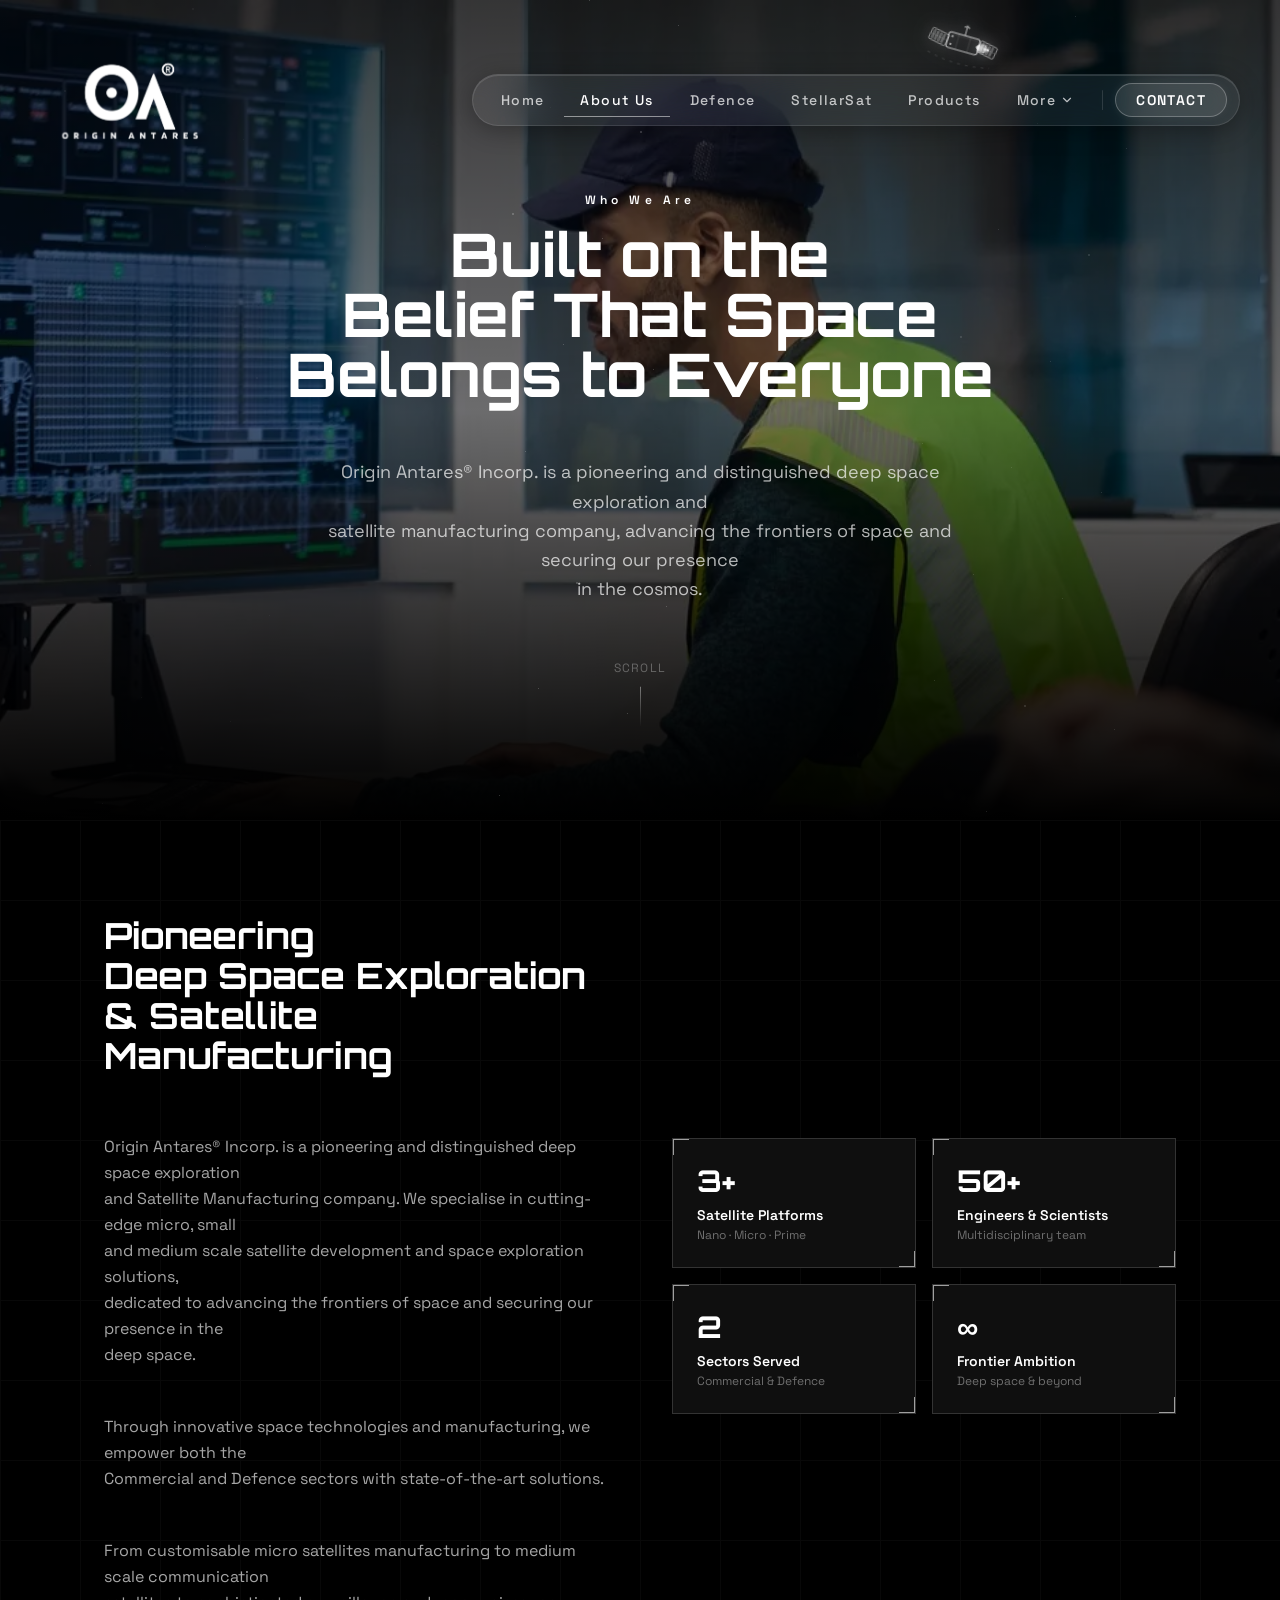
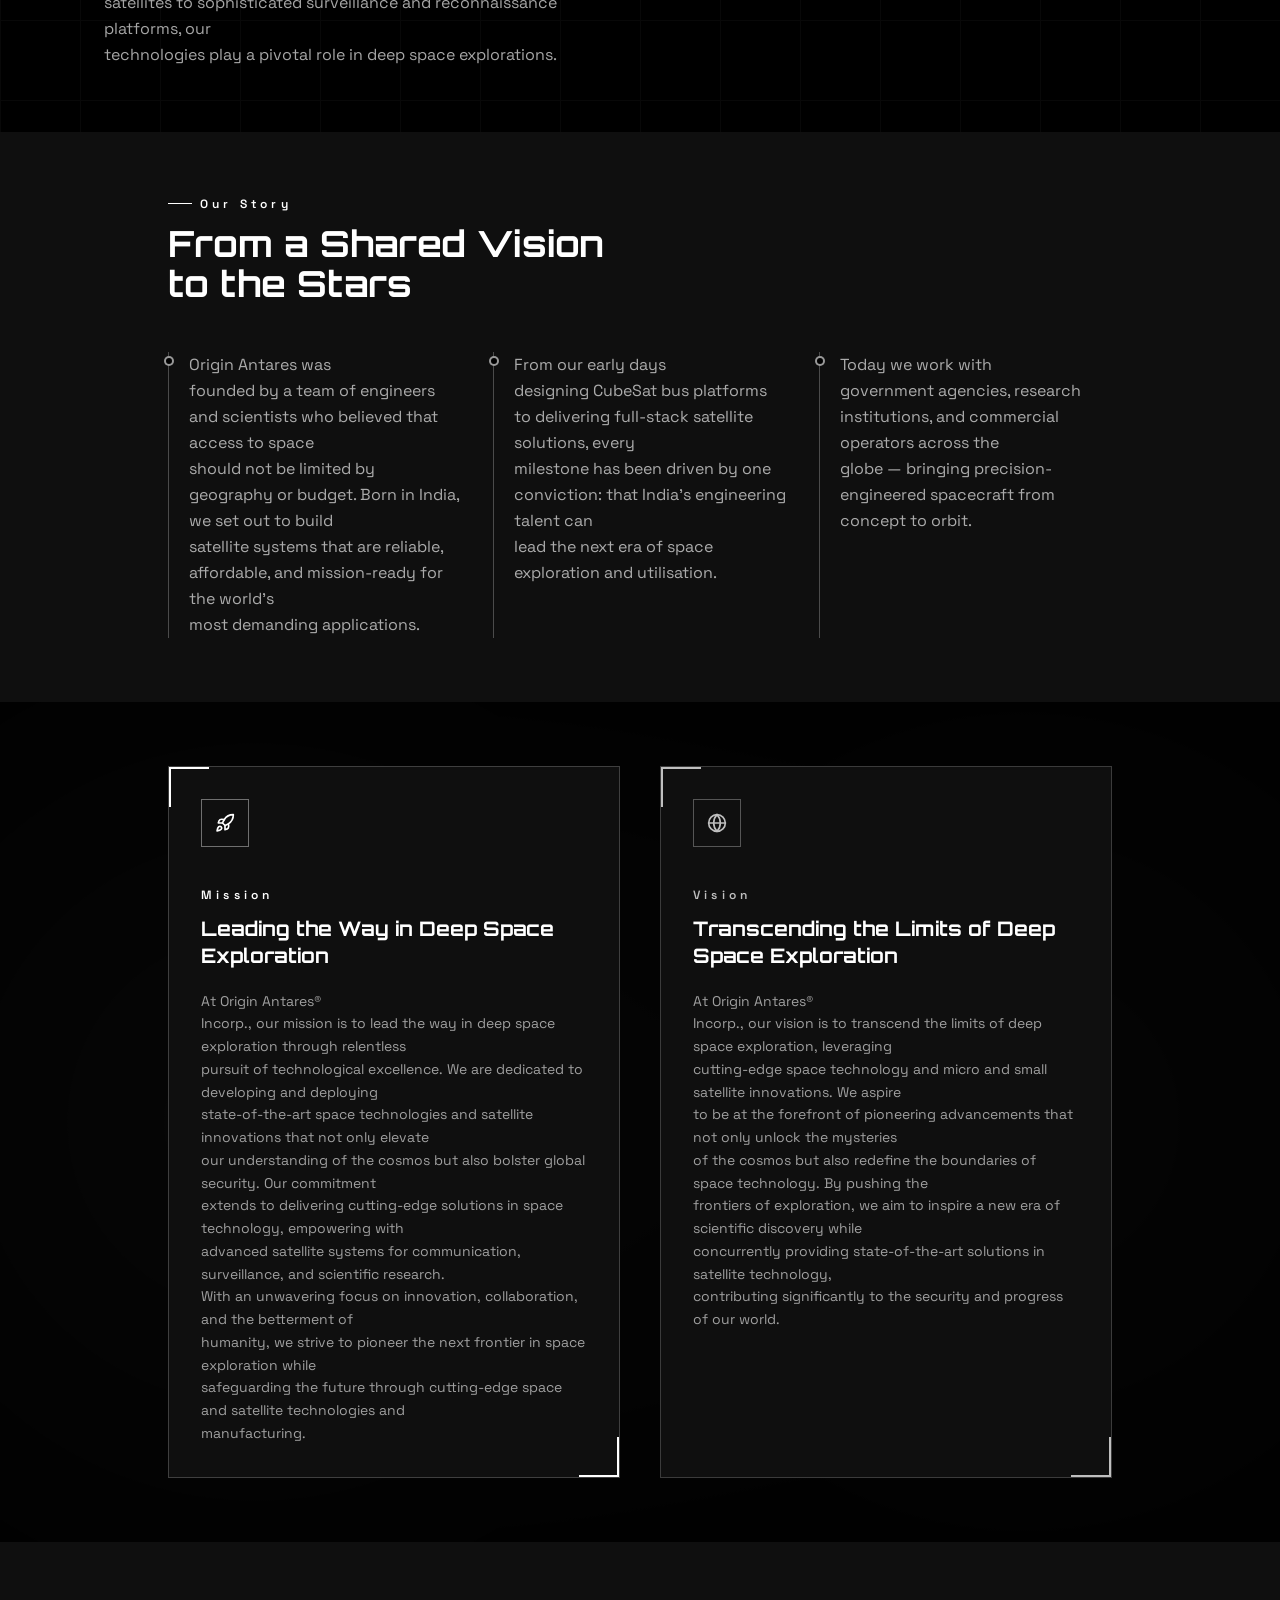
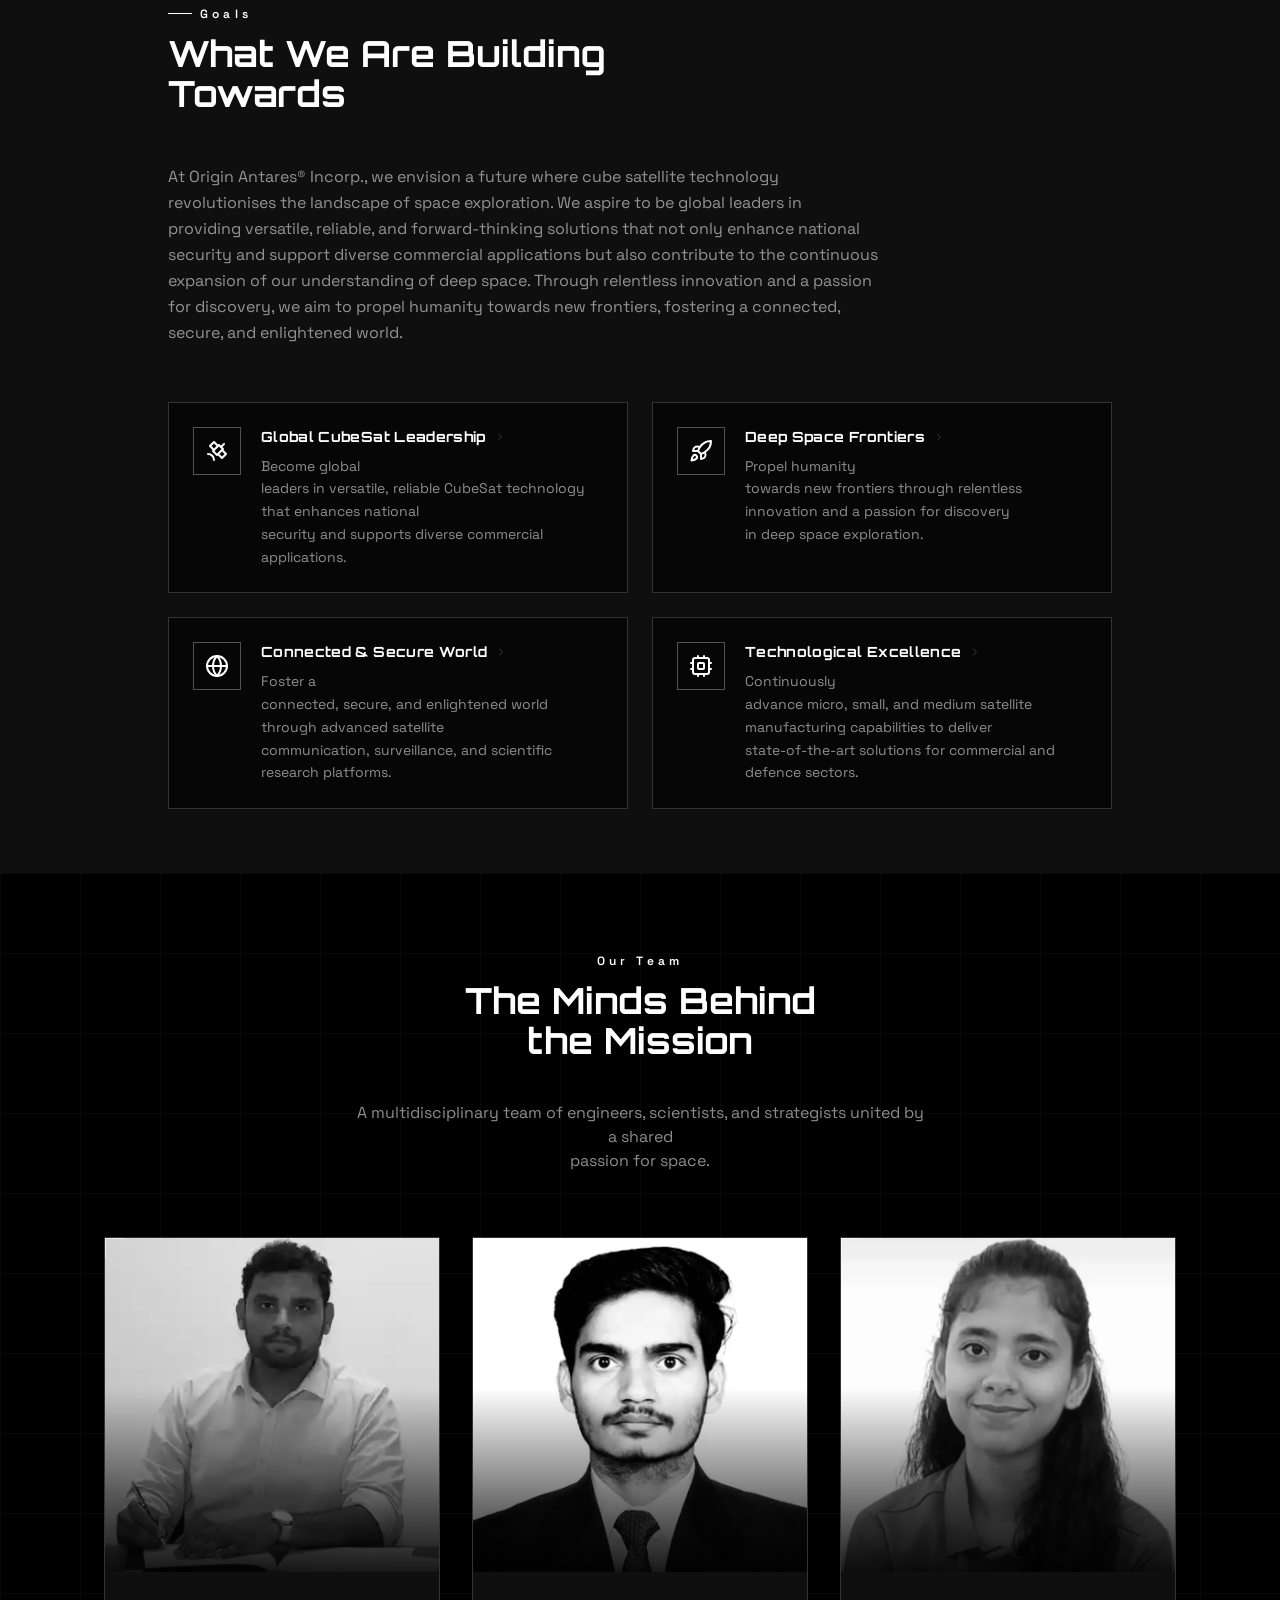
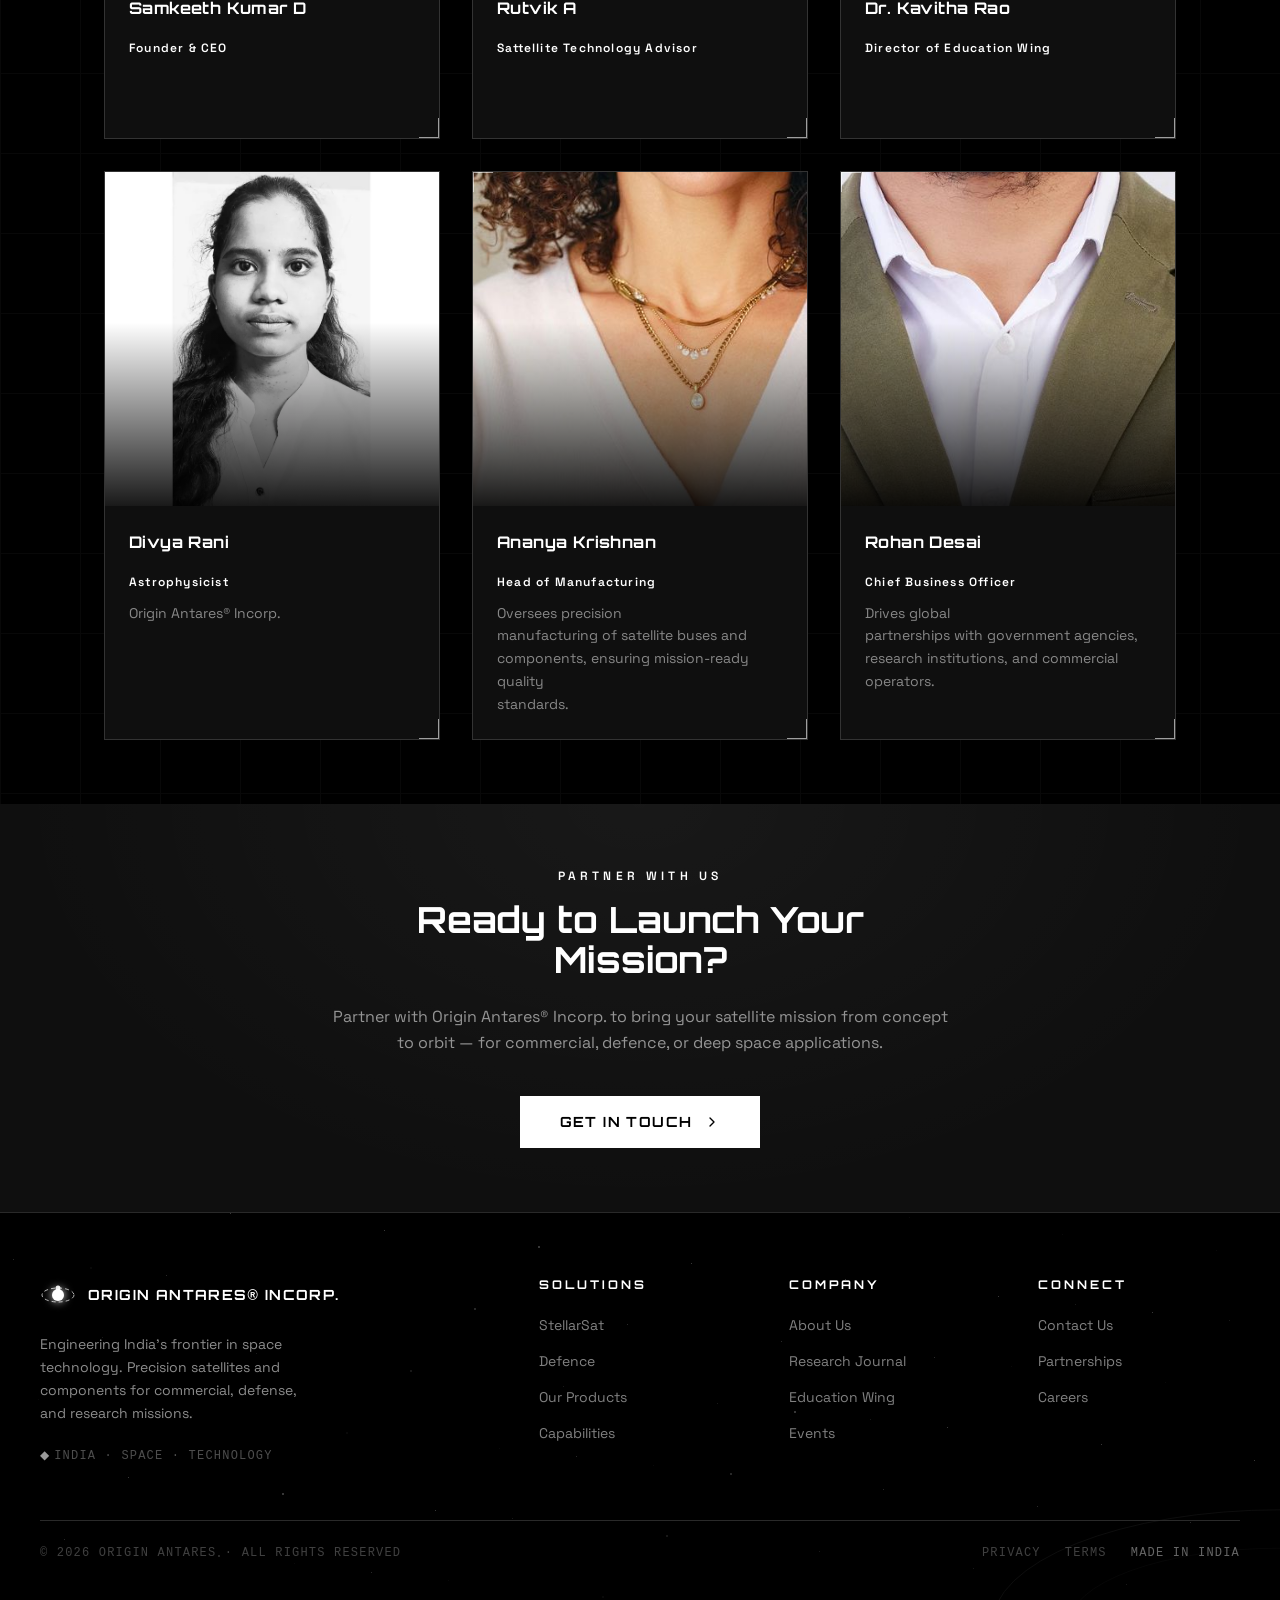
==== commit e973d9ee: "Change team member from Vikram Sinha to Divya Rani Updated team member details and image source." ====
--- a/about.html
+++ b/about.html
@@ -757,24 +757,22 @@
                                     style="border-color: hsl(var(--oa-cyan)/0.6);"></div>
                                 <div class="absolute bottom-0 right-0 w-5 h-5 border-b border-r z-10"
                                     style="border-color: hsl(var(--oa-cyan)/0.6);"></div>
-                                <div class="relative aspect-square overflow-hidden"><img alt="Vikram Sinha"
+                                <div class="relative aspect-square overflow-hidden"><img alt="Divya Rani"
                                         class="w-full h-full object-cover transition-transform duration-500 group-hover:scale-105"
                                         loading="lazy" width="400" height="400"
-                                        src="assets/images/images-team-member-4.jpg">
+                                        src="assets/images/images-team-member-4.webp">
                                     <div class="absolute inset-0 pointer-events-none"
                                         style="background: linear-gradient(to top, hsl(var(--oa-bg)/0.9) 0%, transparent 55%);">
                                     </div>
                                 </div>
                                 <div class="p-6">
                                     <h3 class="font-heading text-base font-bold text-white tracking-wide mb-1"
-                                        style="white-space: pre-line;">Vikram Sinha</h3>
+                                        style="white-space: pre-line;">Divya Rani</h3>
                                     <p class="text-xs tracking-widest font-semibold mb-3"
                                         style="white-space: pre-line; color: hsl(var(--oa-cyan)); font-family: var(--font-sans);">
-                                        Director of Defence Solutions</p>
+                                        Astrophysicist</p>
                                     <p class="text-white/50 text-sm leading-relaxed"
-                                        style="white-space: pre-line; font-family: var(--font-sans);">Former DRDO
-                                        scientist driving ISR, SATCOM, and reconnaissance satellite programmes for
-                                        defence clients.</p>
+                                        style="white-space: pre-line; font-family: var(--font-sans);">Origin Antares® Incorp.</p>
                                 </div>
                             </div>
                             <div class="group relative border overflow-hidden"
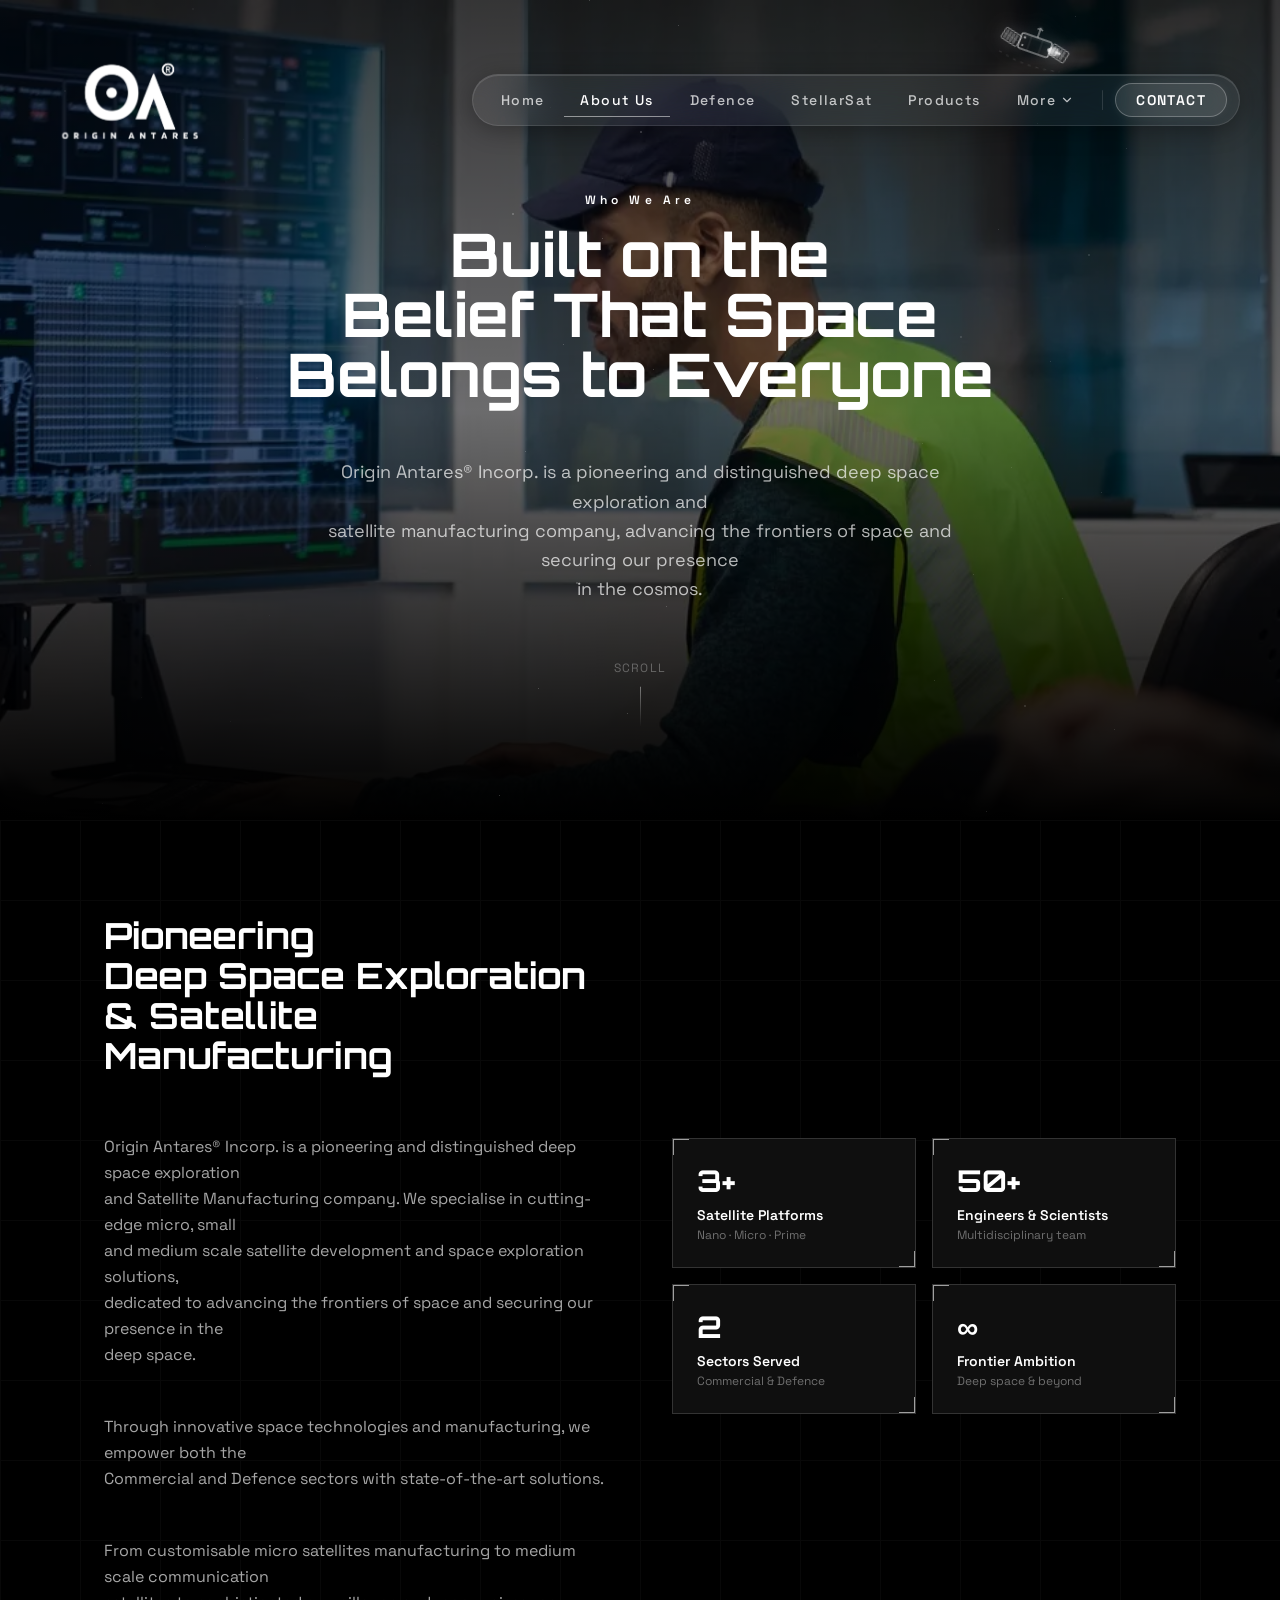
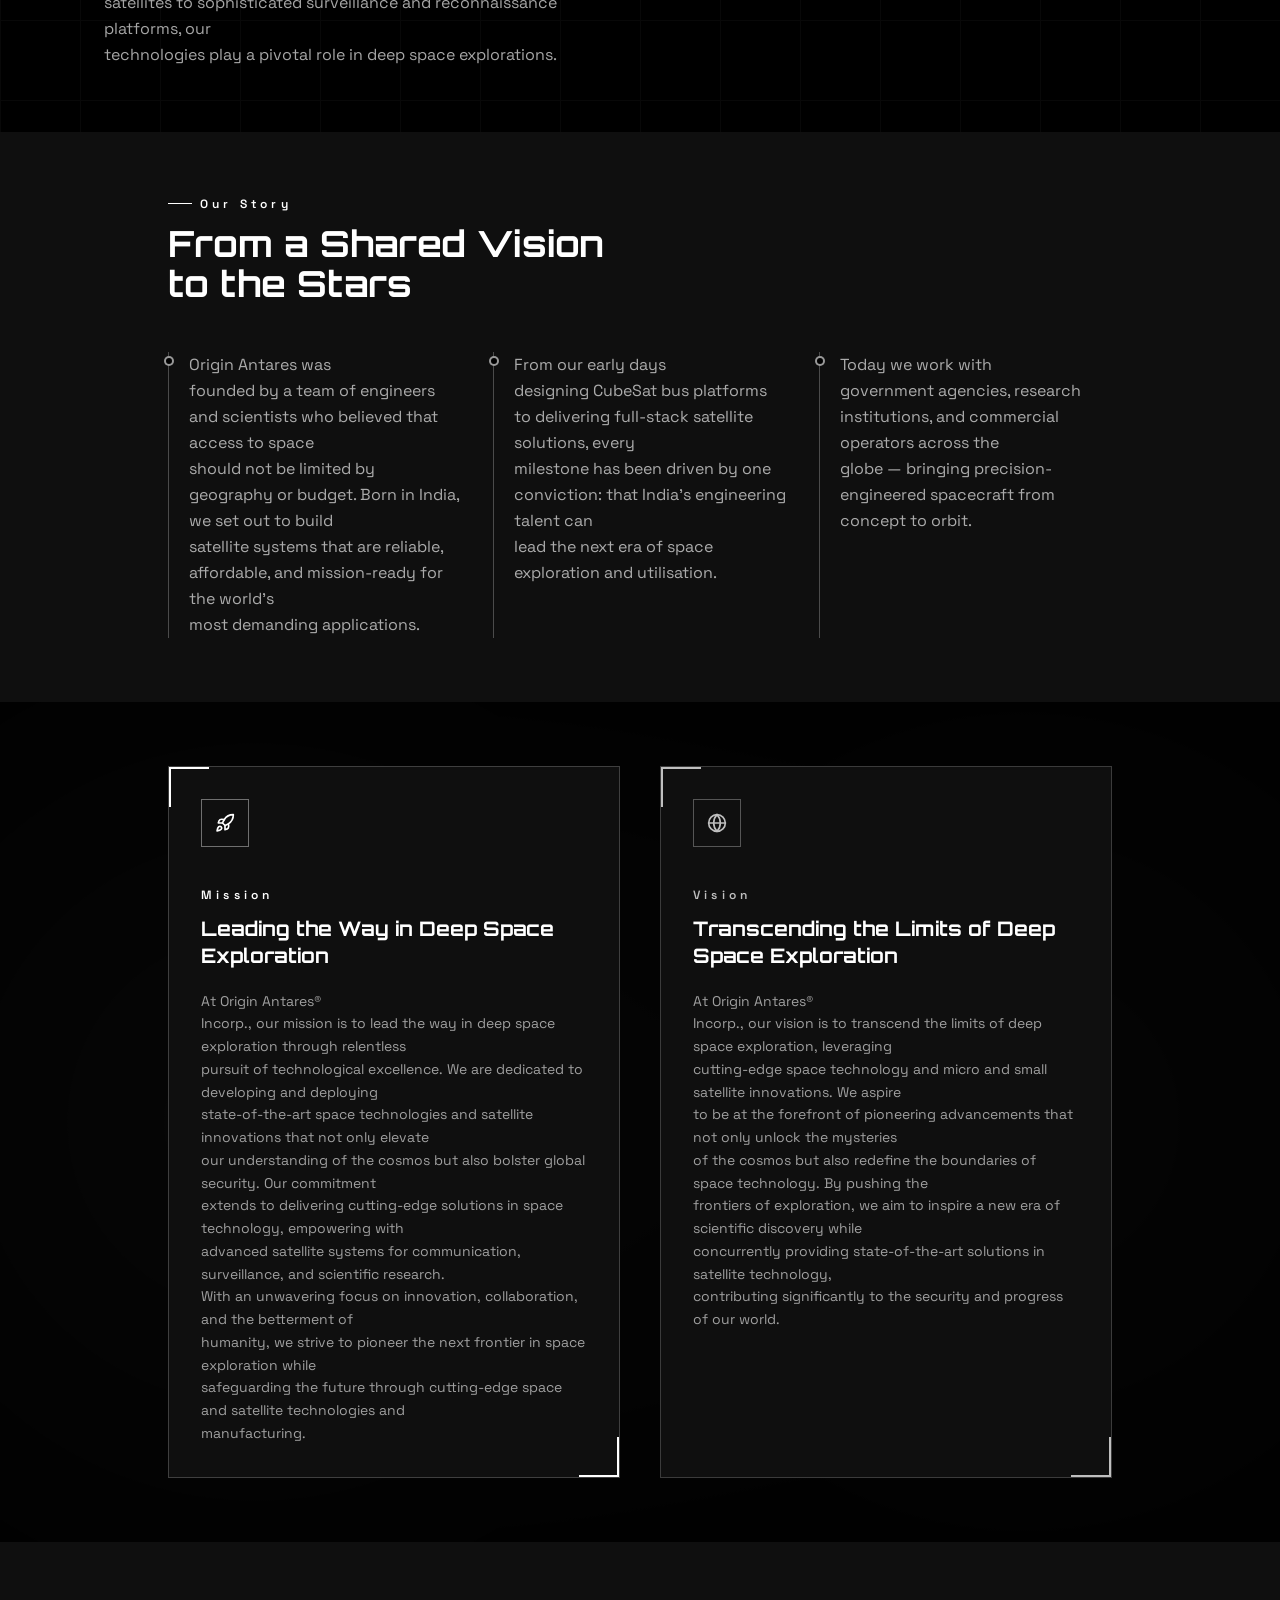
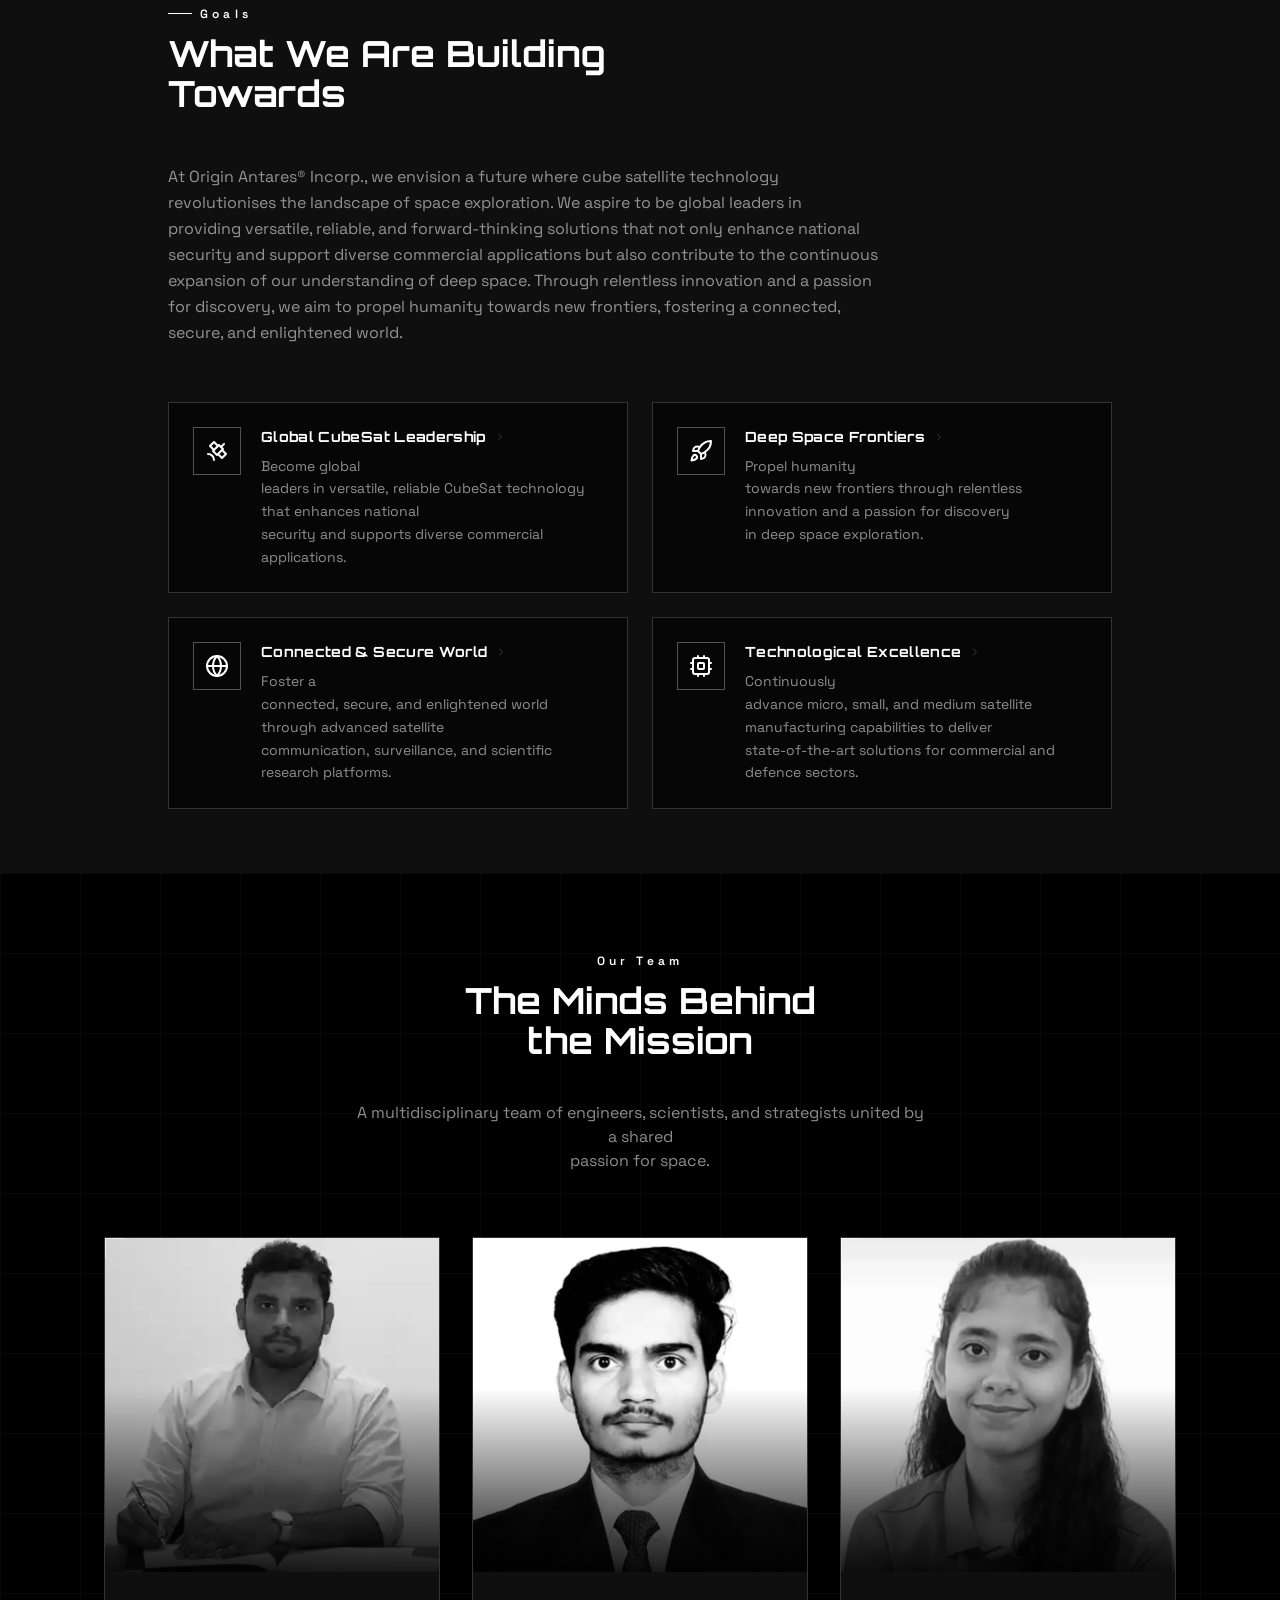
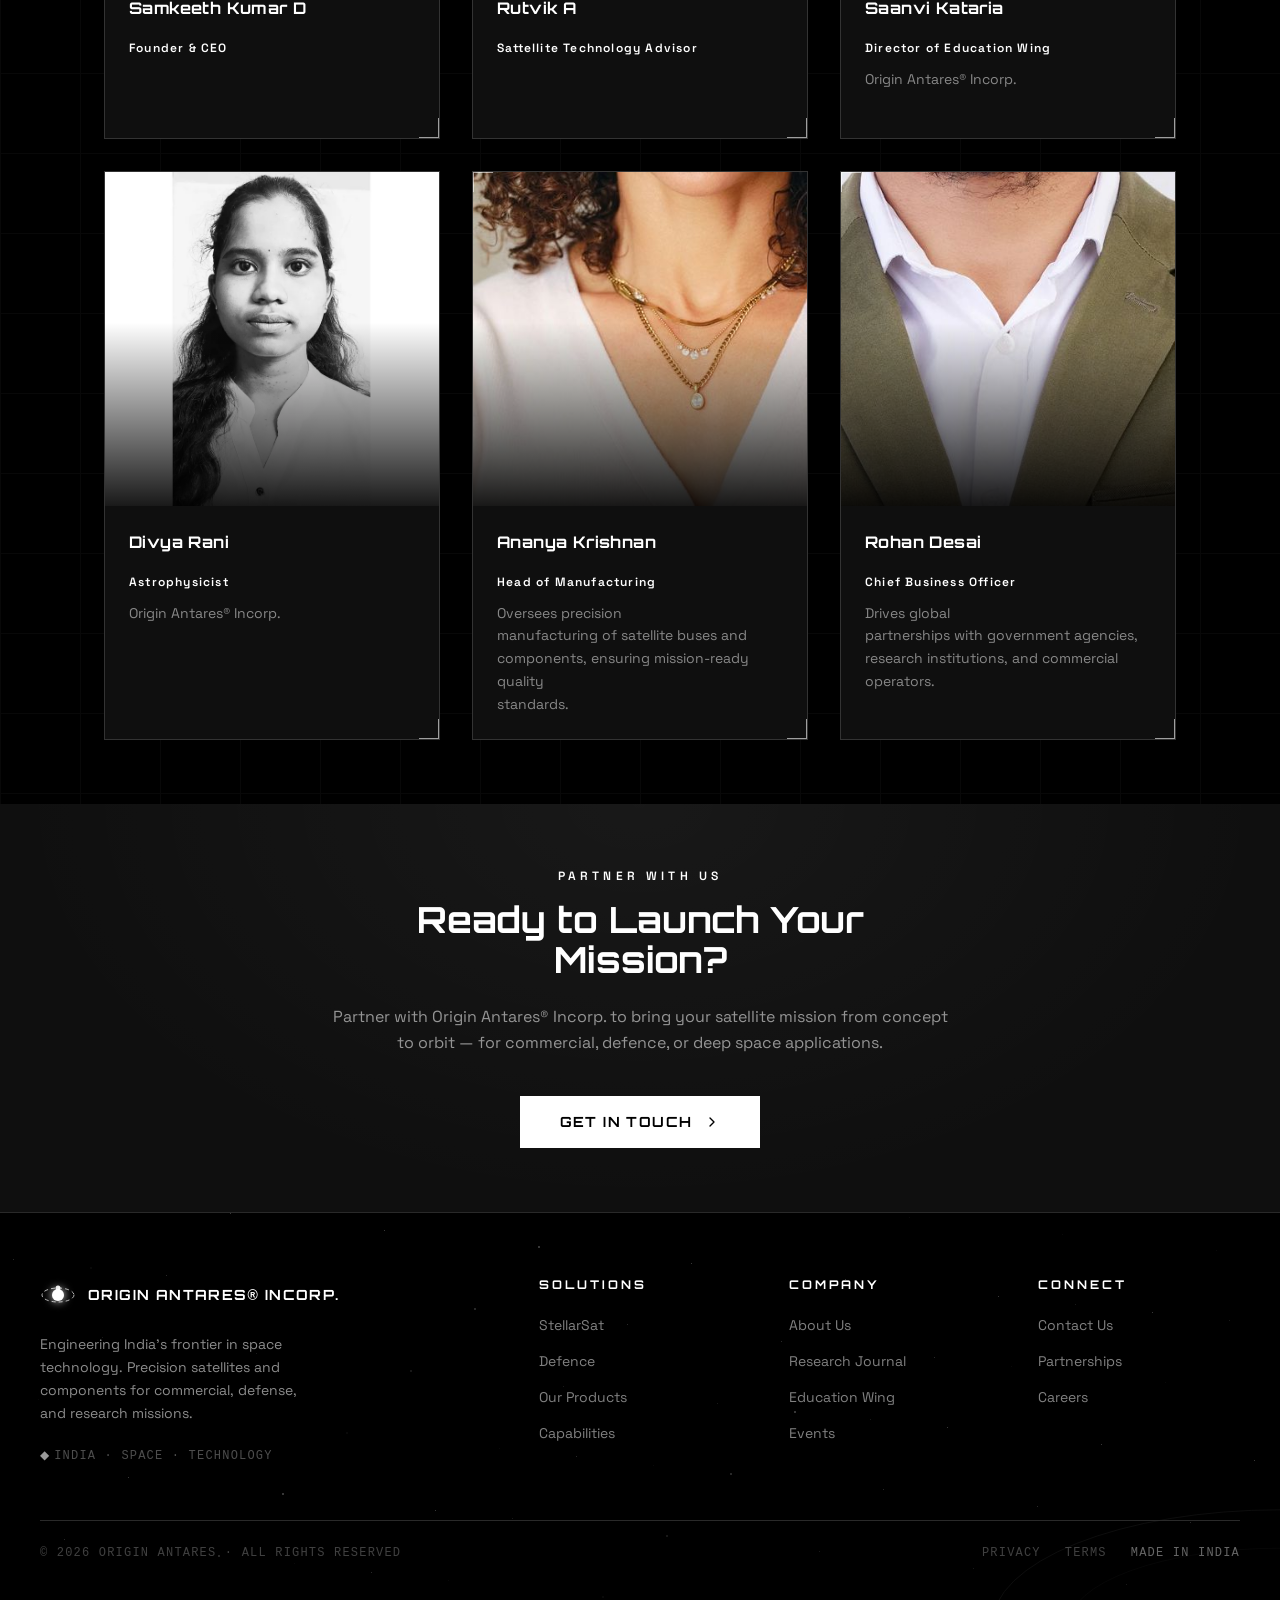
==== commit 60270f40: "Update Dr. Kavitha Rao to Saanvi Kataria" ====
--- a/about.html
+++ b/about.html
@@ -743,12 +743,12 @@
                                 </div>
                                 <div class="p-6">
                                     <h3 class="font-heading text-base font-bold text-white tracking-wide mb-1"
-                                        style="white-space: pre-line;">Dr. Kavitha Rao</h3>
+                                        style="white-space: pre-line;">Saanvi Kataria</h3>
                                     <p class="text-xs tracking-widest font-semibold mb-3"
                                         style="white-space: pre-line; color: hsl(var(--oa-cyan)); font-family: var(--font-sans);">
                                         Director of Education Wing</p>
                                     <p class="text-white/50 text-sm leading-relaxed"
-                                        style="white-space: pre-line; font-family: var(--font-sans);">
+                                        style="white-space: pre-line; font-family: var(--font-sans);">Origin Antares® Incorp.</p>
                                 </div>
                             </div>
                             <div class="group relative border overflow-hidden"
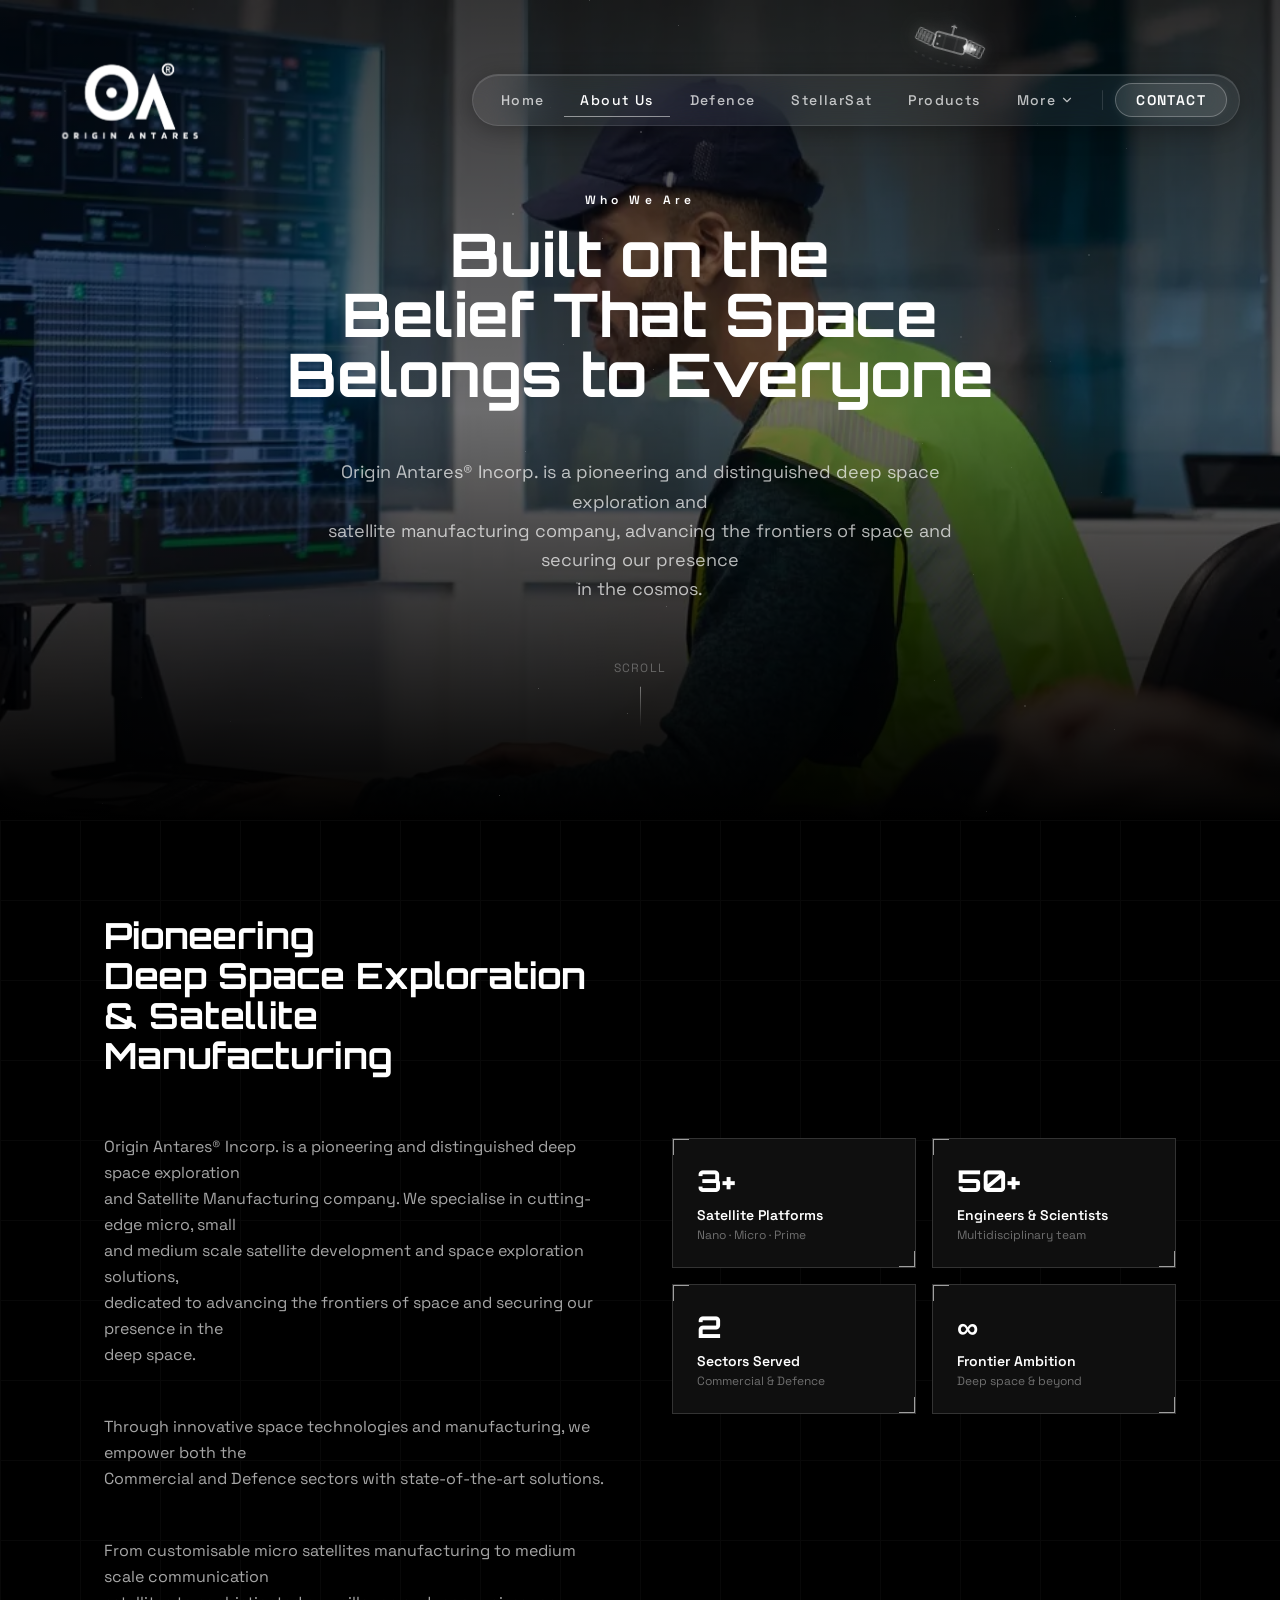
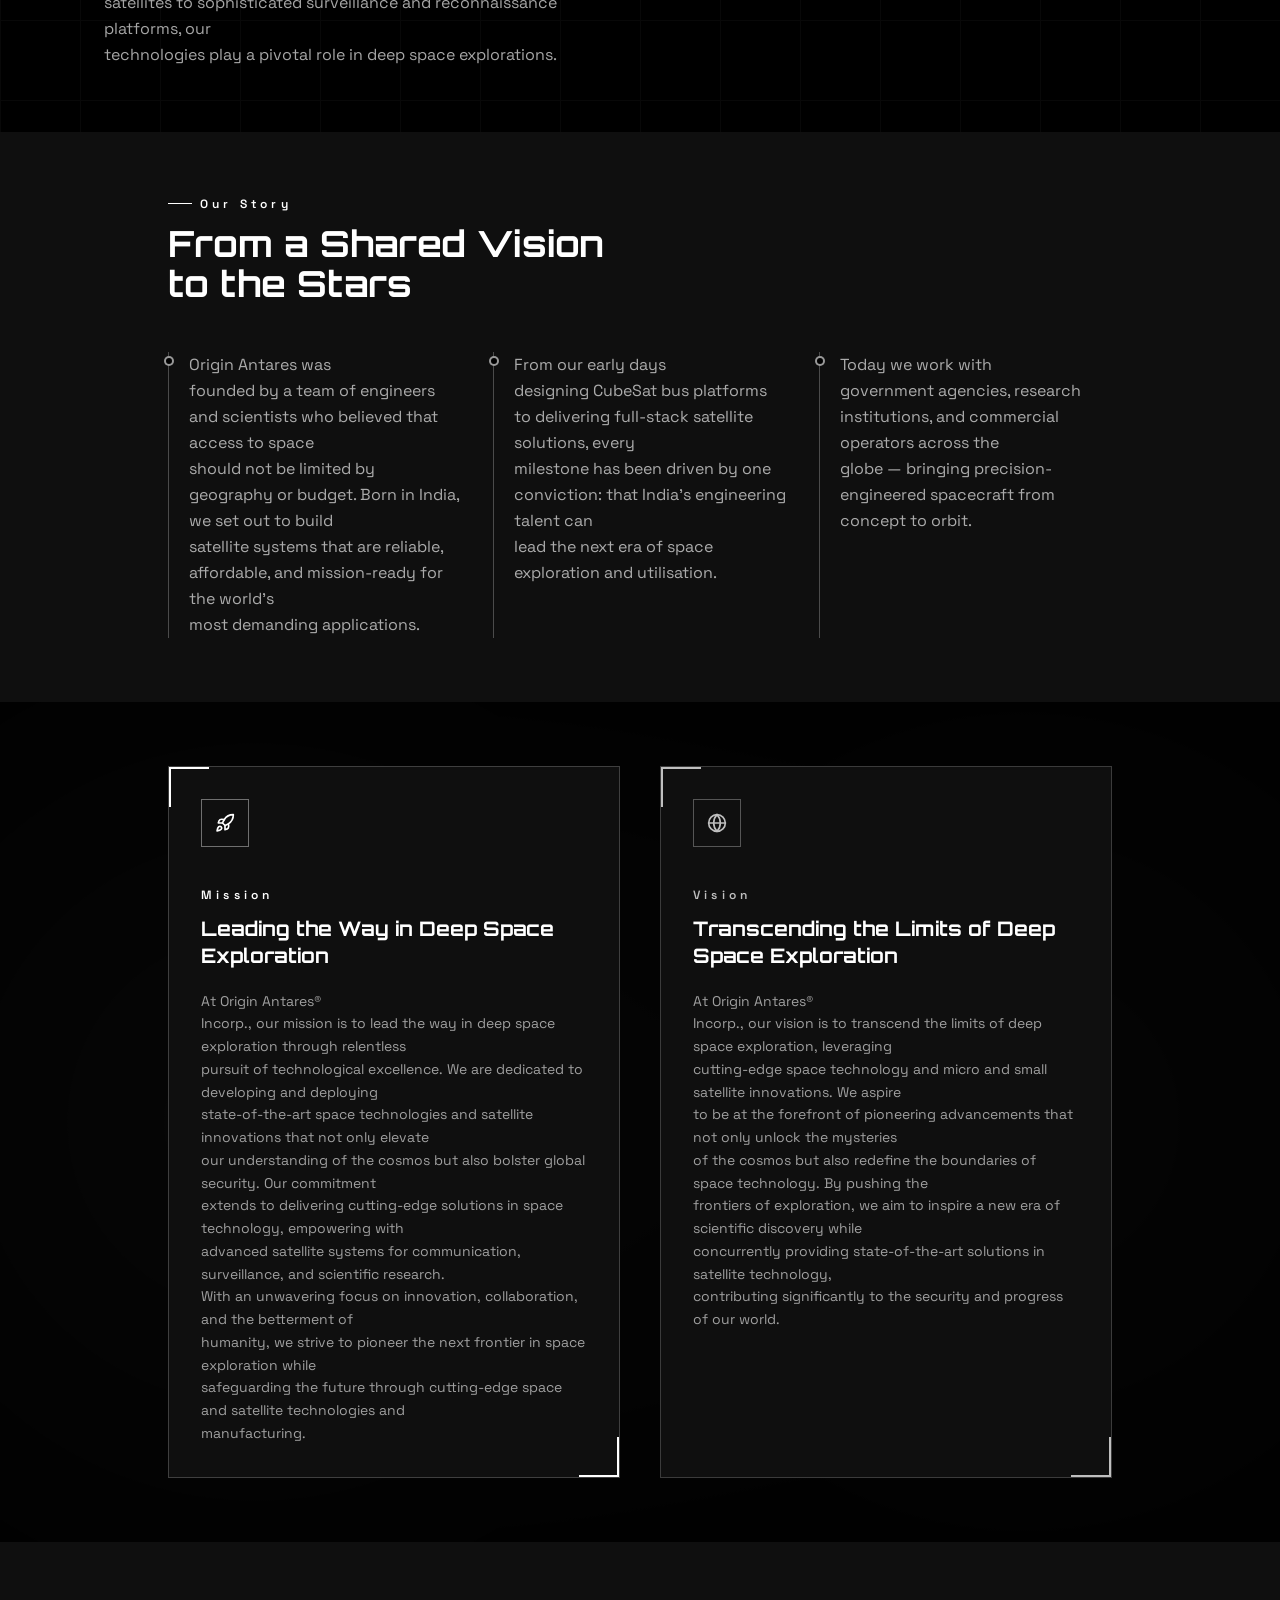
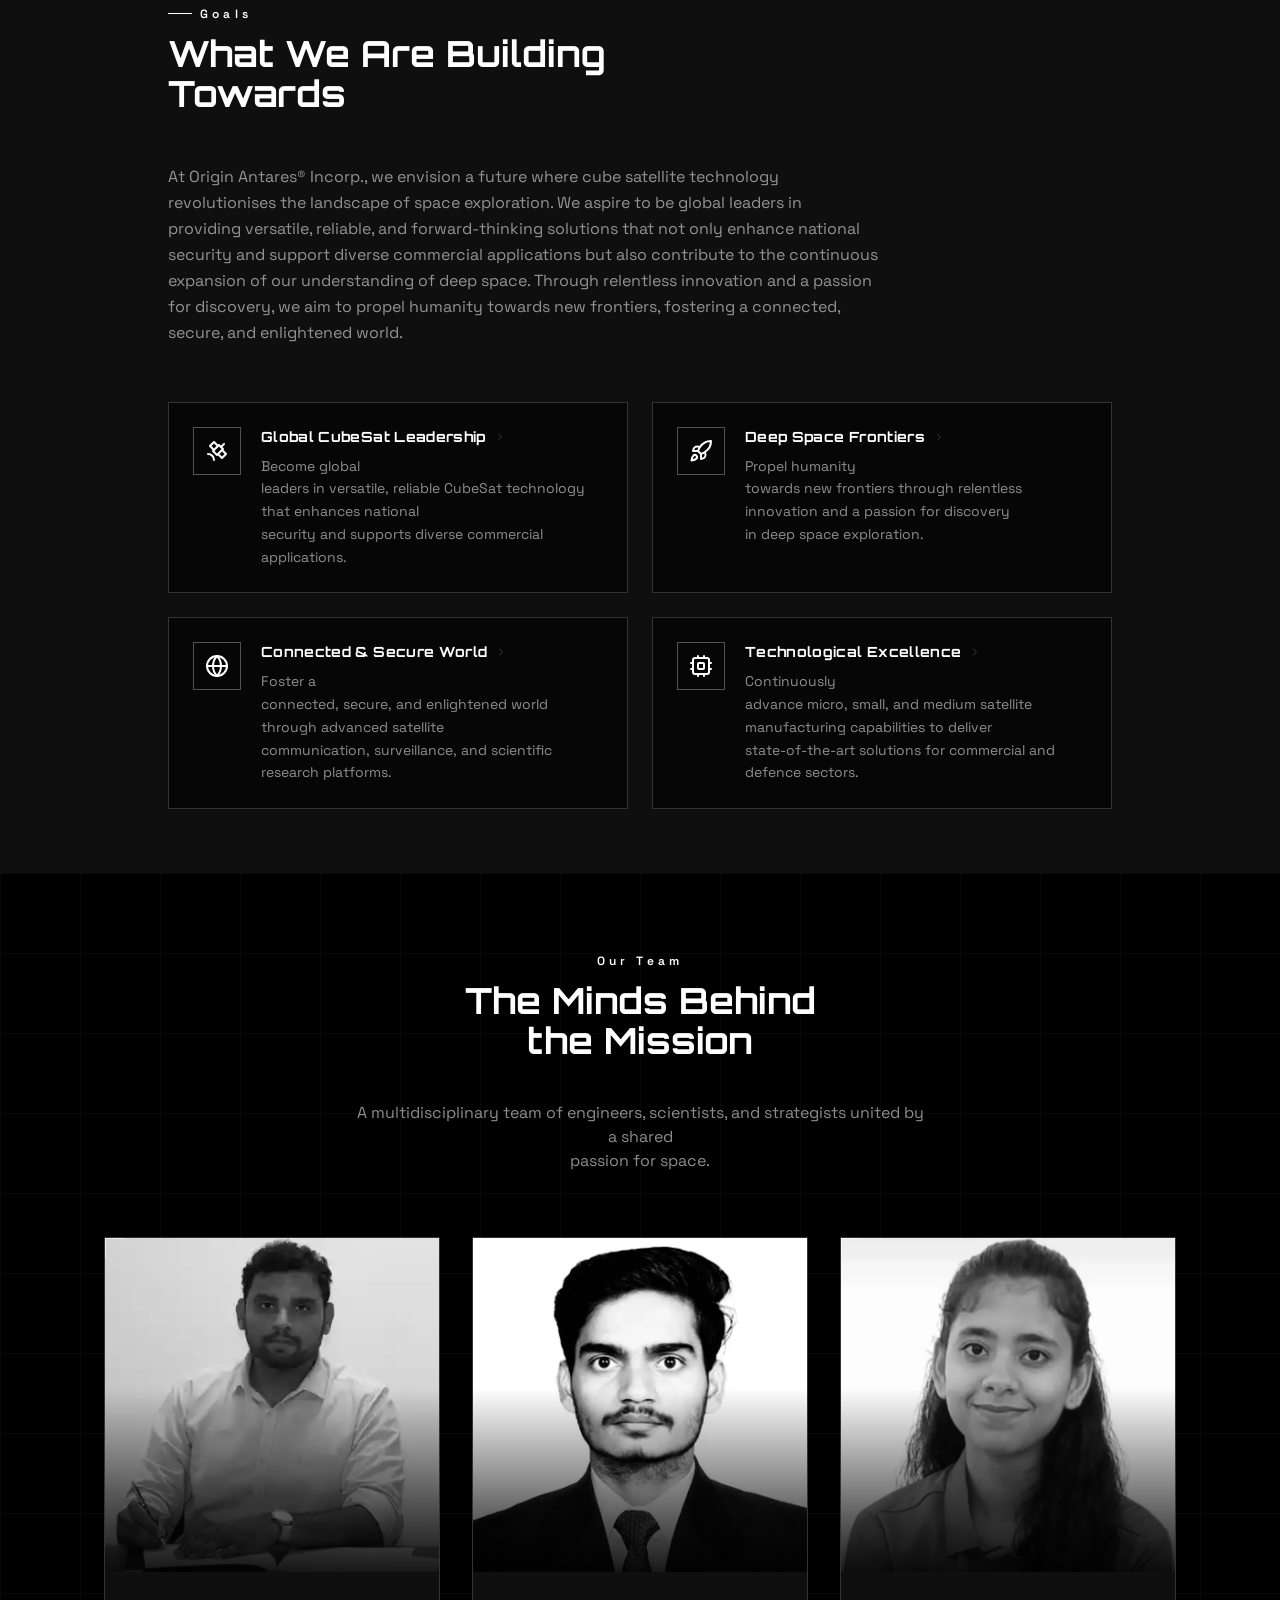
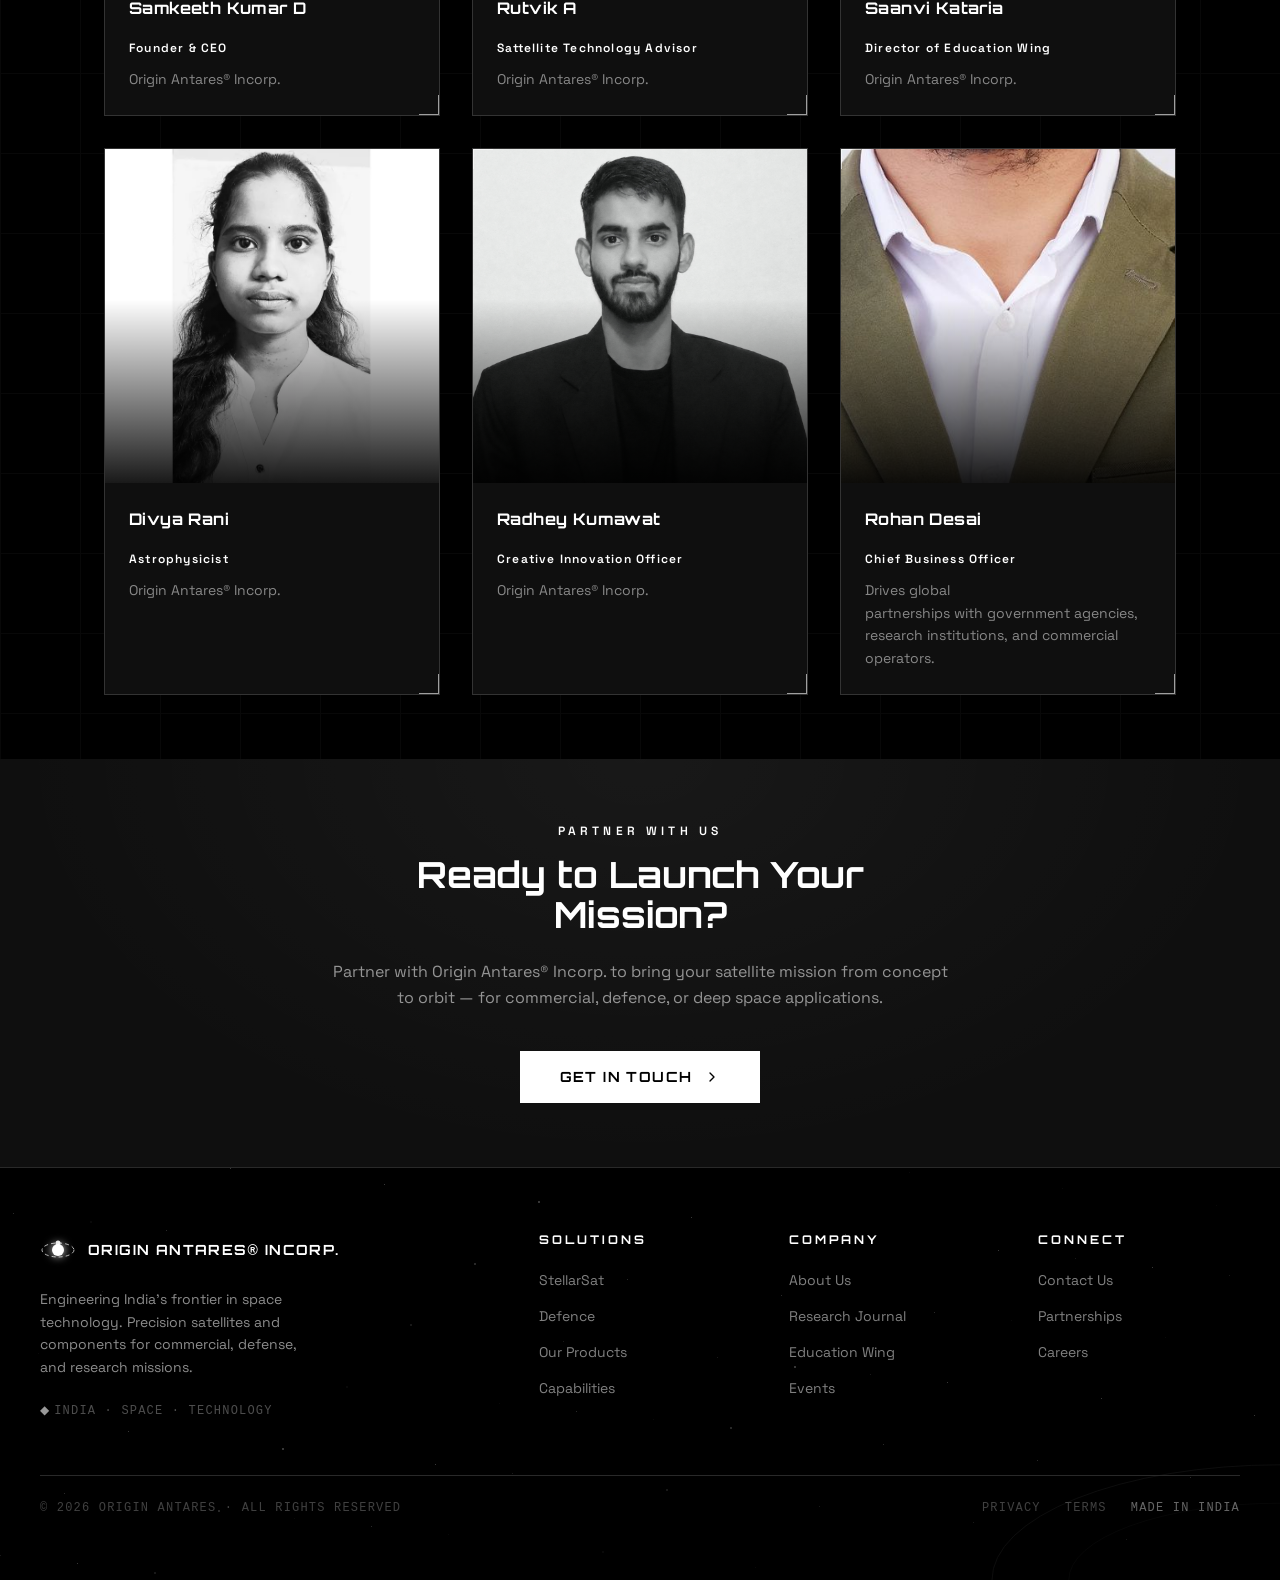
==== commit 2af72b1e: "Update team member details and image formats Updated team member names and roles in about.html. Chan" ====
--- a/about.html
+++ b/about.html
@@ -683,7 +683,7 @@
                                     style="border-color: hsl(var(--oa-cyan)/0.6);"></div>
                                 <div class="absolute bottom-0 right-0 w-5 h-5 border-b border-r z-10"
                                     style="border-color: hsl(var(--oa-cyan)/0.6);"></div>
-                                <div class="relative aspect-square overflow-hidden"><img alt="Samkeeth Kumar"
+                                <div class="relative aspect-square overflow-hidden"><img alt="Samkeeth Kumar D"
                                         class="w-full h-full object-cover transition-transform duration-500 group-hover:scale-105"
                                         loading="lazy" width="400" height="400"
                                         src="assets/images/images-team-member-1.webp">
@@ -698,7 +698,7 @@
                                         style="white-space: pre-line; color: hsl(var(--oa-cyan)); font-family: var(--font-sans);">
                                         Founder &amp; CEO</p>
                                     <p class="text-white/50 text-sm leading-relaxed"
-                                        style="white-space: pre-line; font-family: var(--font-sans);">
+                                        style="white-space: pre-line; font-family: var(--font-sans);">Origin Antares® Incorp.</p>
                                         
                                     </p>
                                 </div>
@@ -709,7 +709,7 @@
                                     style="border-color: hsl(var(--oa-cyan)/0.6);"></div>
                                 <div class="absolute bottom-0 right-0 w-5 h-5 border-b border-r z-10"
                                     style="border-color: hsl(var(--oa-cyan)/0.6);"></div>
-                                <div class="relative aspect-square overflow-hidden"><img alt="Priya Nair"
+                                <div class="relative aspect-square overflow-hidden"><img alt="Rutvik A"
                                         class="w-full h-full object-cover transition-transform duration-500 group-hover:scale-105"
                                         loading="lazy" width="400" height="400"
                                         src="assets/images/images-team-member-2.webp">
@@ -724,7 +724,7 @@
                                         style="white-space: pre-line; color: hsl(var(--oa-cyan)); font-family: var(--font-sans);">
                                         Sattellite Technology Advisor</p>
                                     <p class="text-white/50 text-sm leading-relaxed"
-                                        style="white-space: pre-line; font-family: var(--font-sans);">
+                                        style="white-space: pre-line; font-family: var(--font-sans);">Origin Antares® Incorp.</p>
                                 </div>
                             </div>
                             <div class="group relative border overflow-hidden"
@@ -781,24 +781,22 @@
                                     style="border-color: hsl(var(--oa-cyan)/0.6);"></div>
                                 <div class="absolute bottom-0 right-0 w-5 h-5 border-b border-r z-10"
                                     style="border-color: hsl(var(--oa-cyan)/0.6);"></div>
-                                <div class="relative aspect-square overflow-hidden"><img alt="Ananya Krishnan"
+                                <div class="relative aspect-square overflow-hidden"><img alt="Radhey Kumawat"
                                         class="w-full h-full object-cover transition-transform duration-500 group-hover:scale-105"
                                         loading="lazy" width="400" height="400"
-                                        src="assets/images/images-team-member-5.jpg">
+                                        src="assets/images/images-team-member-5.webp">
                                     <div class="absolute inset-0 pointer-events-none"
                                         style="background: linear-gradient(to top, hsl(var(--oa-bg)/0.9) 0%, transparent 55%);">
                                     </div>
                                 </div>
                                 <div class="p-6">
                                     <h3 class="font-heading text-base font-bold text-white tracking-wide mb-1"
-                                        style="white-space: pre-line;">Ananya Krishnan</h3>
+                                        style="white-space: pre-line;">Radhey Kumawat</h3>
                                     <p class="text-xs tracking-widest font-semibold mb-3"
                                         style="white-space: pre-line; color: hsl(var(--oa-cyan)); font-family: var(--font-sans);">
-                                        Head of Manufacturing</p>
+                                        Creative Innovation Officer</p>
                                     <p class="text-white/50 text-sm leading-relaxed"
-                                        style="white-space: pre-line; font-family: var(--font-sans);">Oversees precision
-                                        manufacturing of satellite buses and components, ensuring mission-ready quality
-                                        standards.</p>
+                                        style="white-space: pre-line; font-family: var(--font-sans);">Origin Antares® Incorp.</p>
                                 </div>
                             </div>
                             <div class="group relative border overflow-hidden"
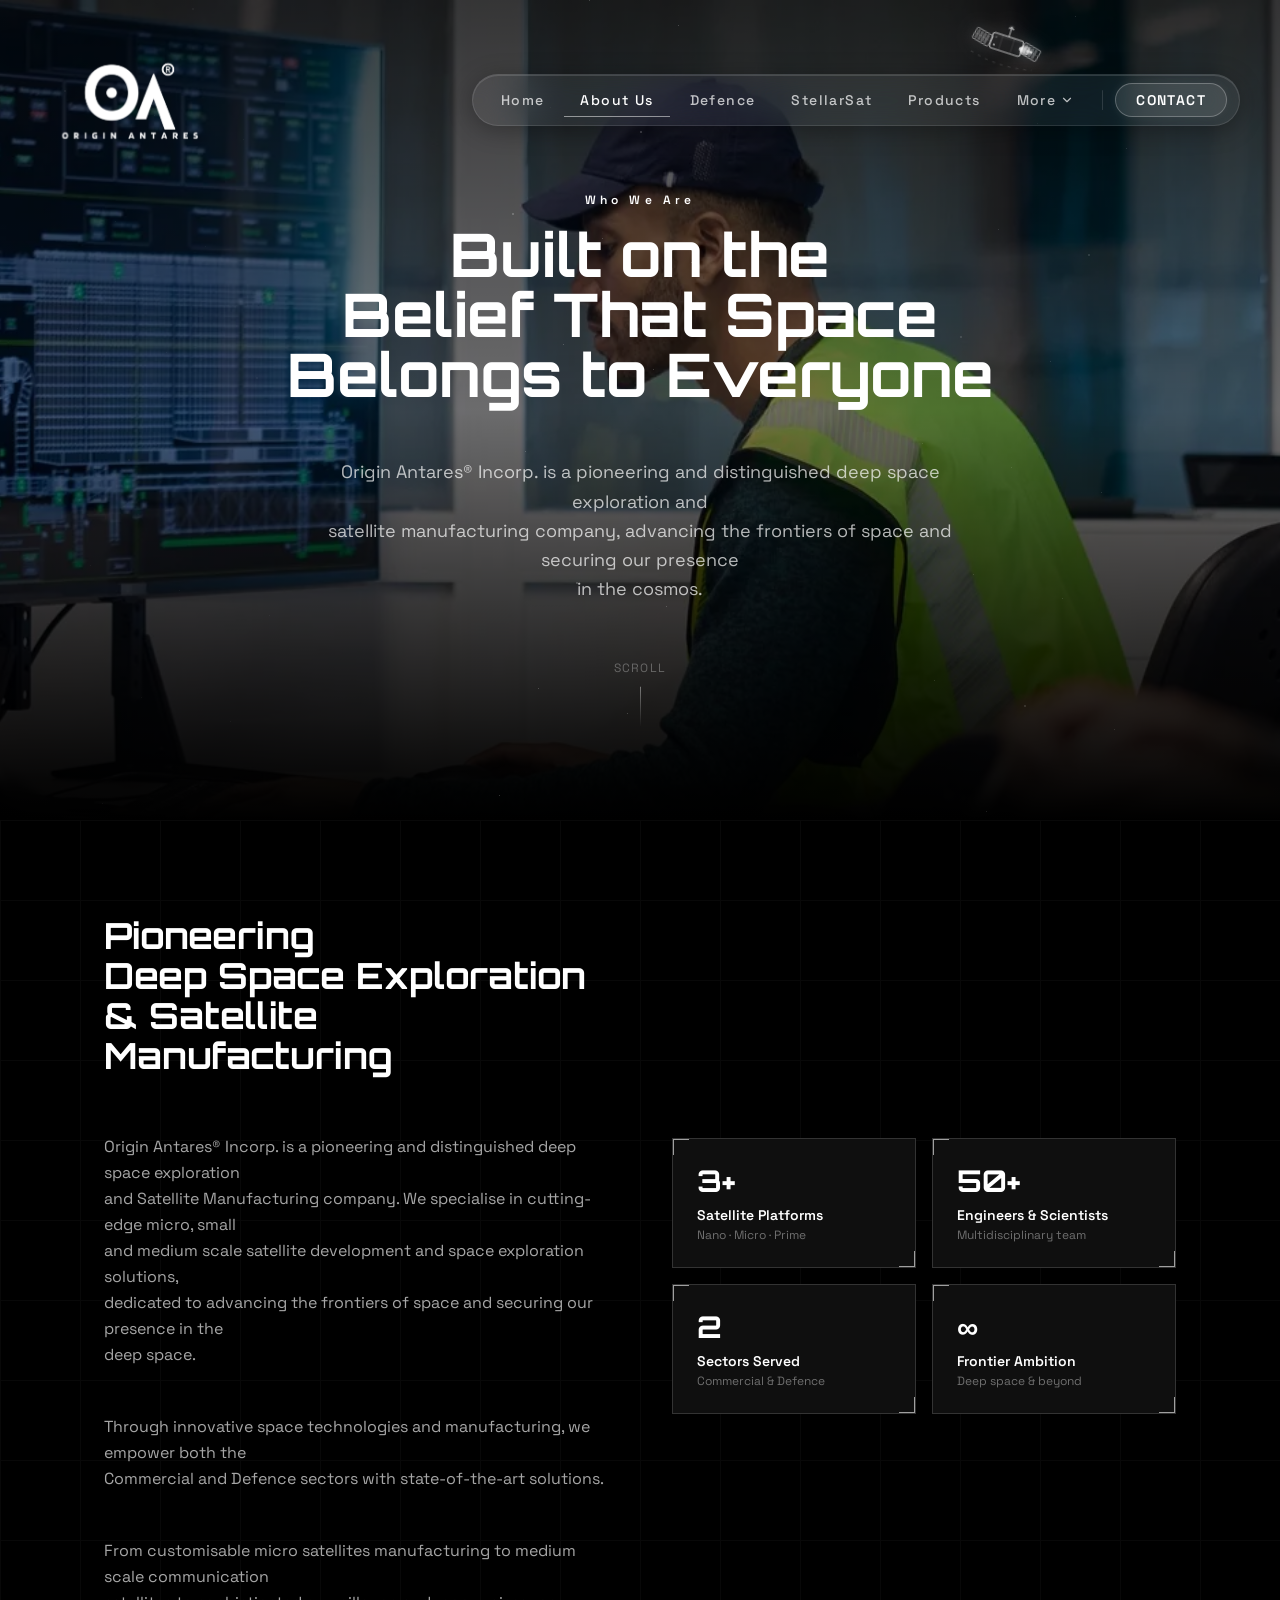
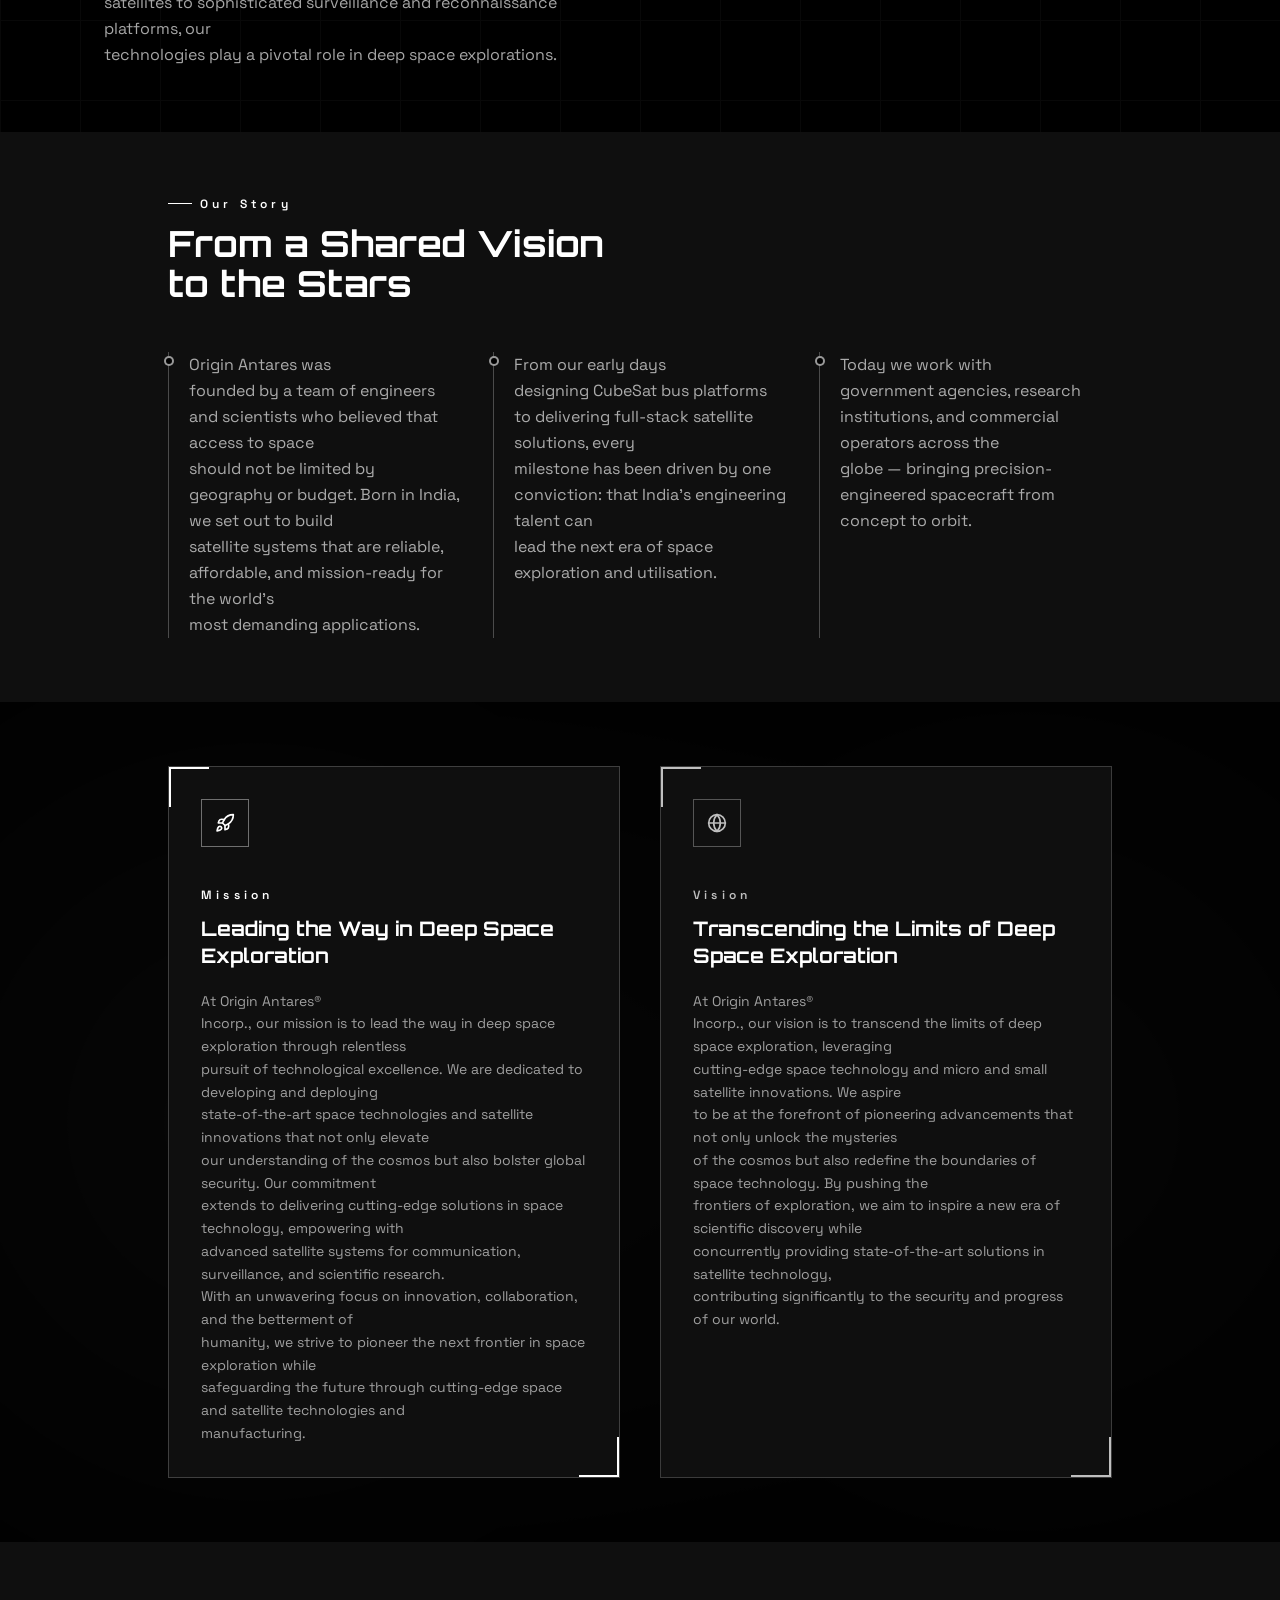
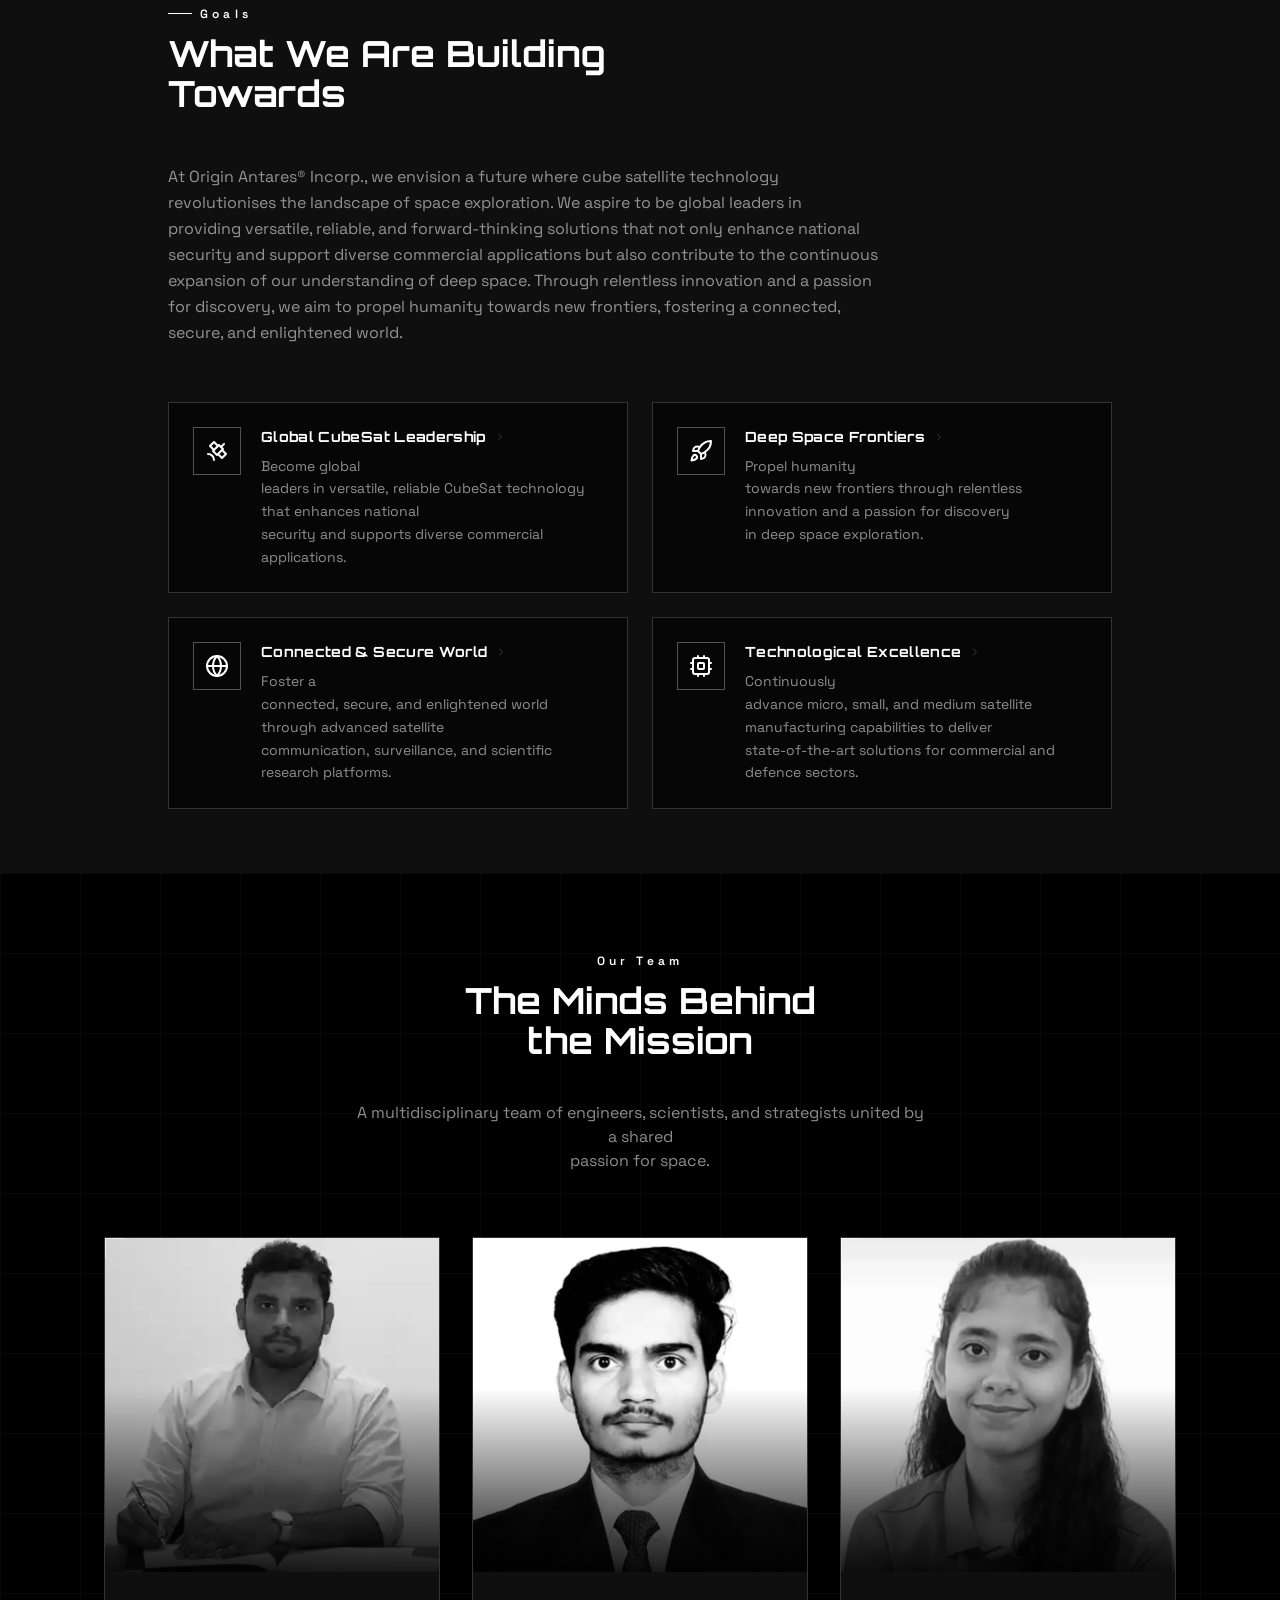
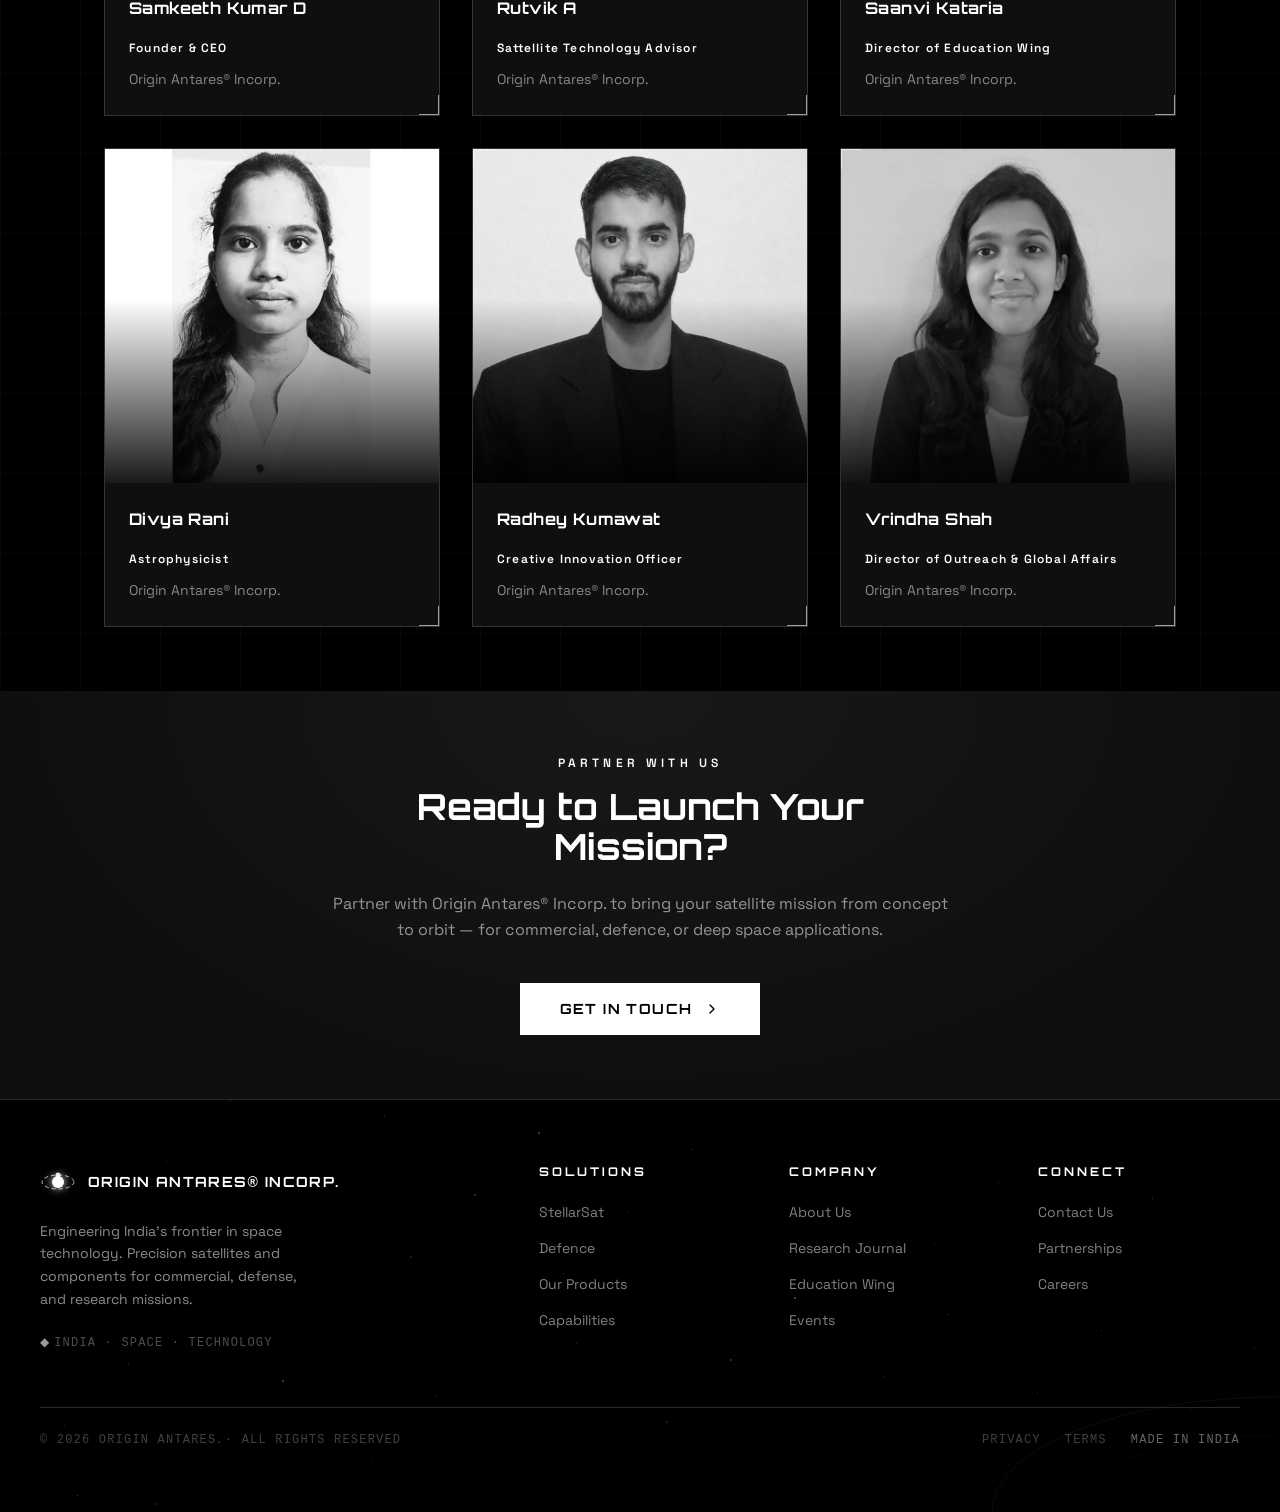
==== commit 1f9f5d4d: "Replace Rohan Desai with Vrindha Shah details Updated team member details for Vrindha Shah." ====
--- a/about.html
+++ b/about.html
@@ -805,24 +805,22 @@
                                     style="border-color: hsl(var(--oa-cyan)/0.6);"></div>
                                 <div class="absolute bottom-0 right-0 w-5 h-5 border-b border-r z-10"
                                     style="border-color: hsl(var(--oa-cyan)/0.6);"></div>
-                                <div class="relative aspect-square overflow-hidden"><img alt="Rohan Desai"
+                                <div class="relative aspect-square overflow-hidden"><img alt="Vrindha Shah"
                                         class="w-full h-full object-cover transition-transform duration-500 group-hover:scale-105"
                                         loading="lazy" width="400" height="400"
-                                        src="assets/images/images-team-member-6.jpg">
+                                        src="assets/images/images-team-member-6.webp">
                                     <div class="absolute inset-0 pointer-events-none"
                                         style="background: linear-gradient(to top, hsl(var(--oa-bg)/0.9) 0%, transparent 55%);">
                                     </div>
                                 </div>
                                 <div class="p-6">
                                     <h3 class="font-heading text-base font-bold text-white tracking-wide mb-1"
-                                        style="white-space: pre-line;">Rohan Desai</h3>
+                                        style="white-space: pre-line;">Vrindha Shah</h3>
                                     <p class="text-xs tracking-widest font-semibold mb-3"
                                         style="white-space: pre-line; color: hsl(var(--oa-cyan)); font-family: var(--font-sans);">
-                                        Chief Business Officer</p>
+                                        Director of Outreach & Global Affairs</p>
                                     <p class="text-white/50 text-sm leading-relaxed"
-                                        style="white-space: pre-line; font-family: var(--font-sans);">Drives global
-                                        partnerships with government agencies, research institutions, and commercial
-                                        operators.</p>
+                                        style="white-space: pre-line; font-family: var(--font-sans);">Origin Antares® Incorp.</p>
                                 </div>
                             </div>
                         </div>
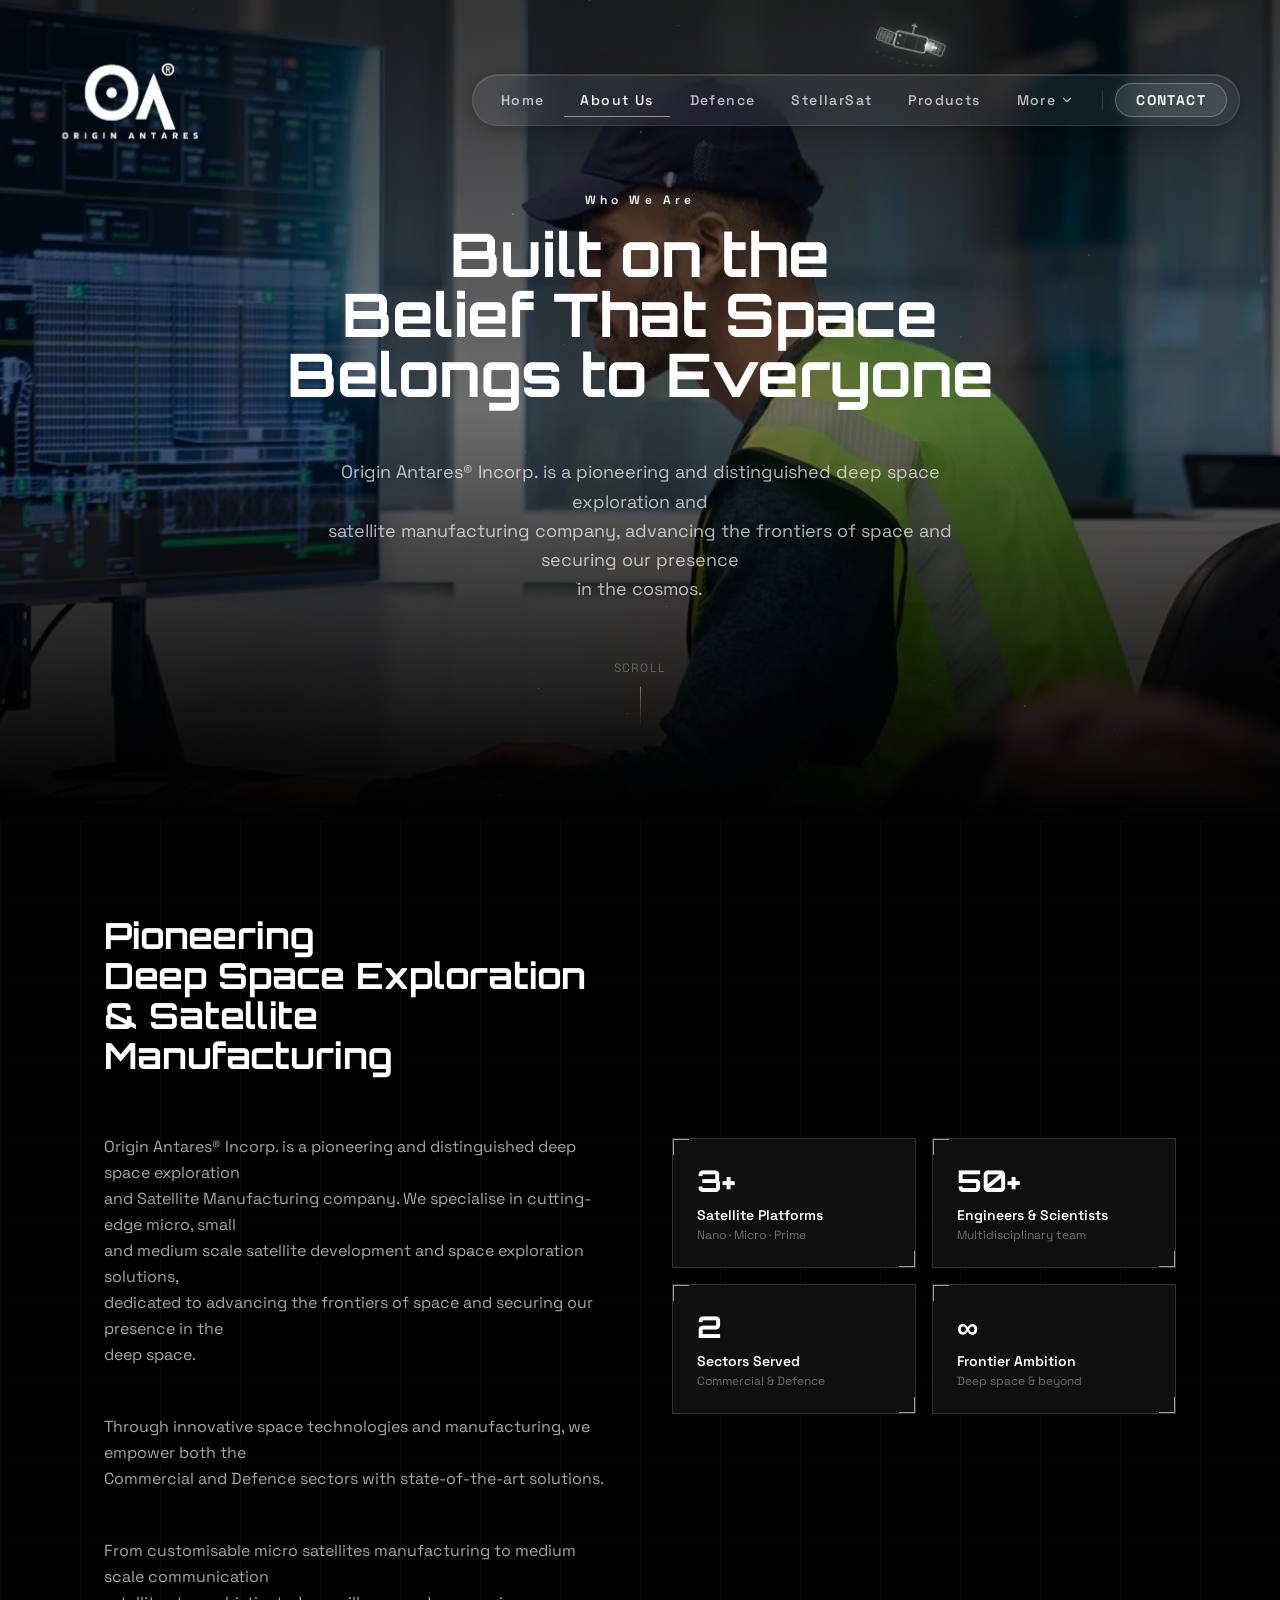
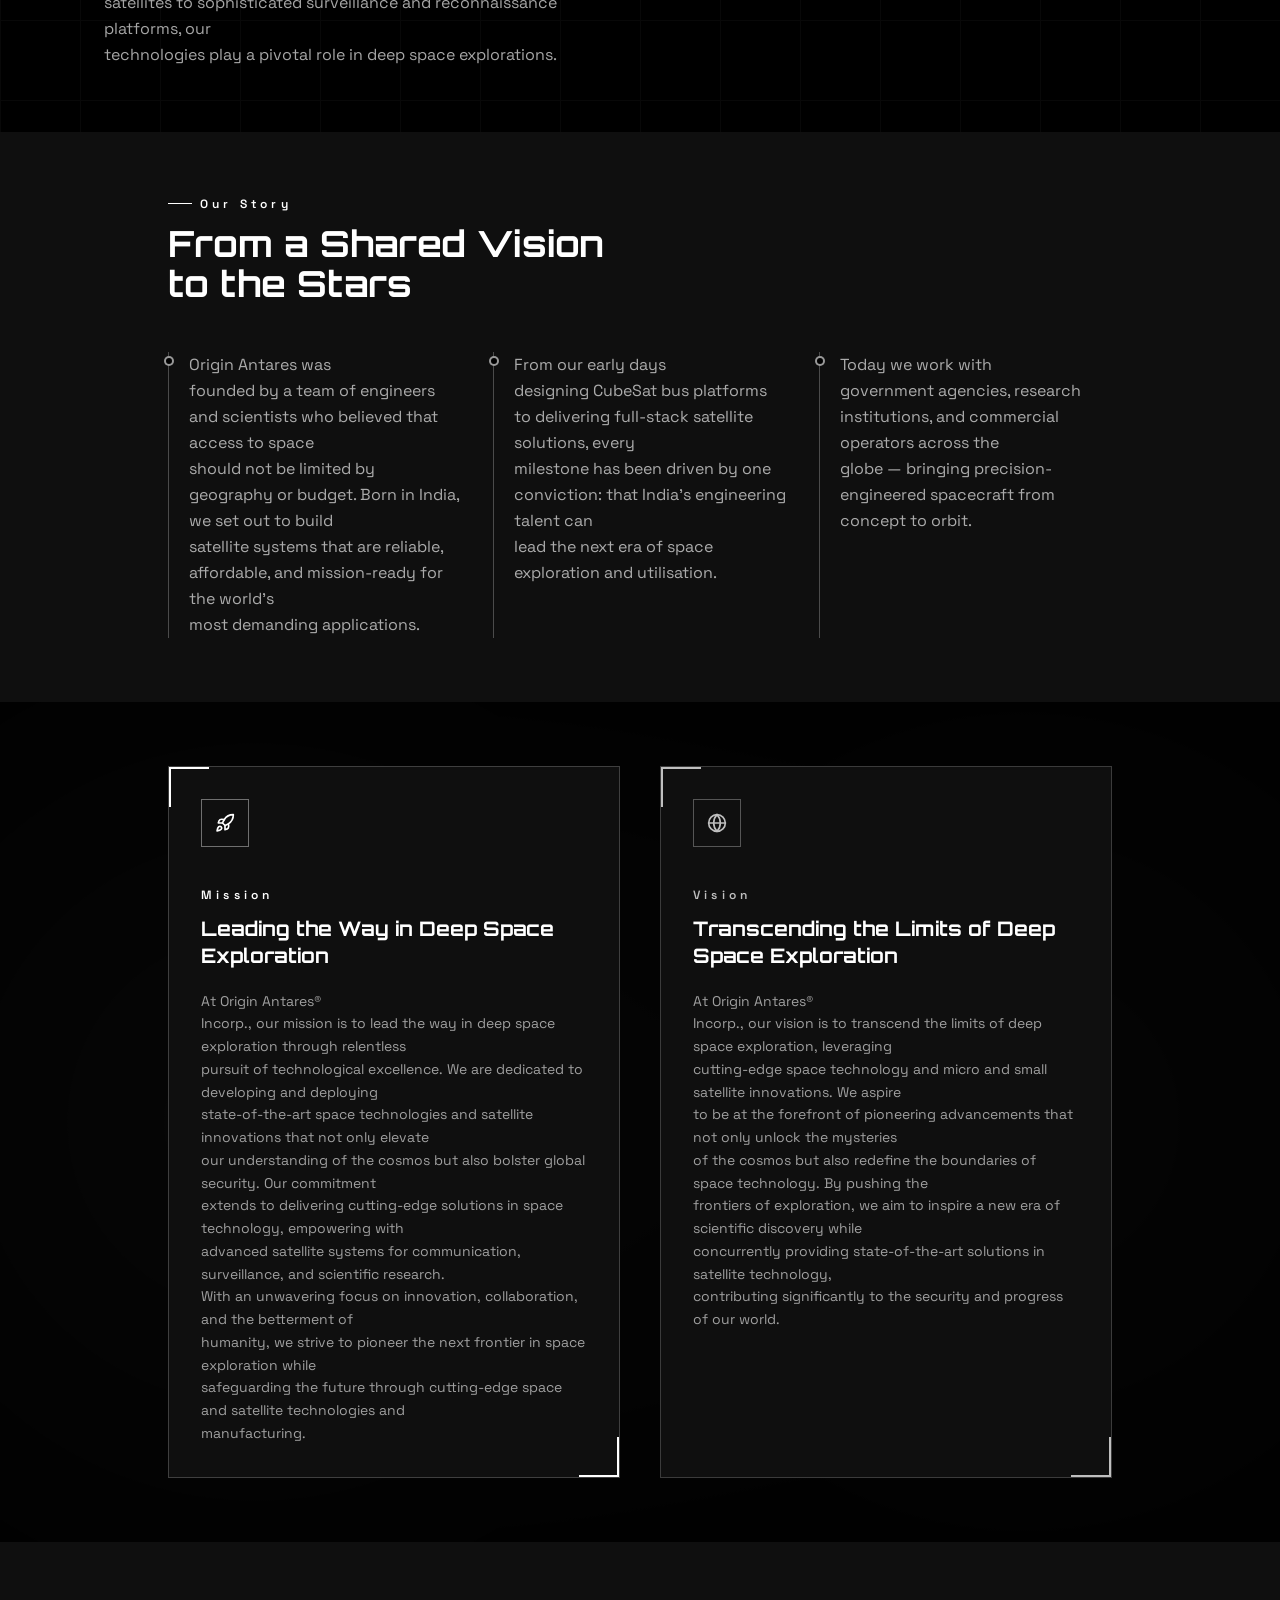
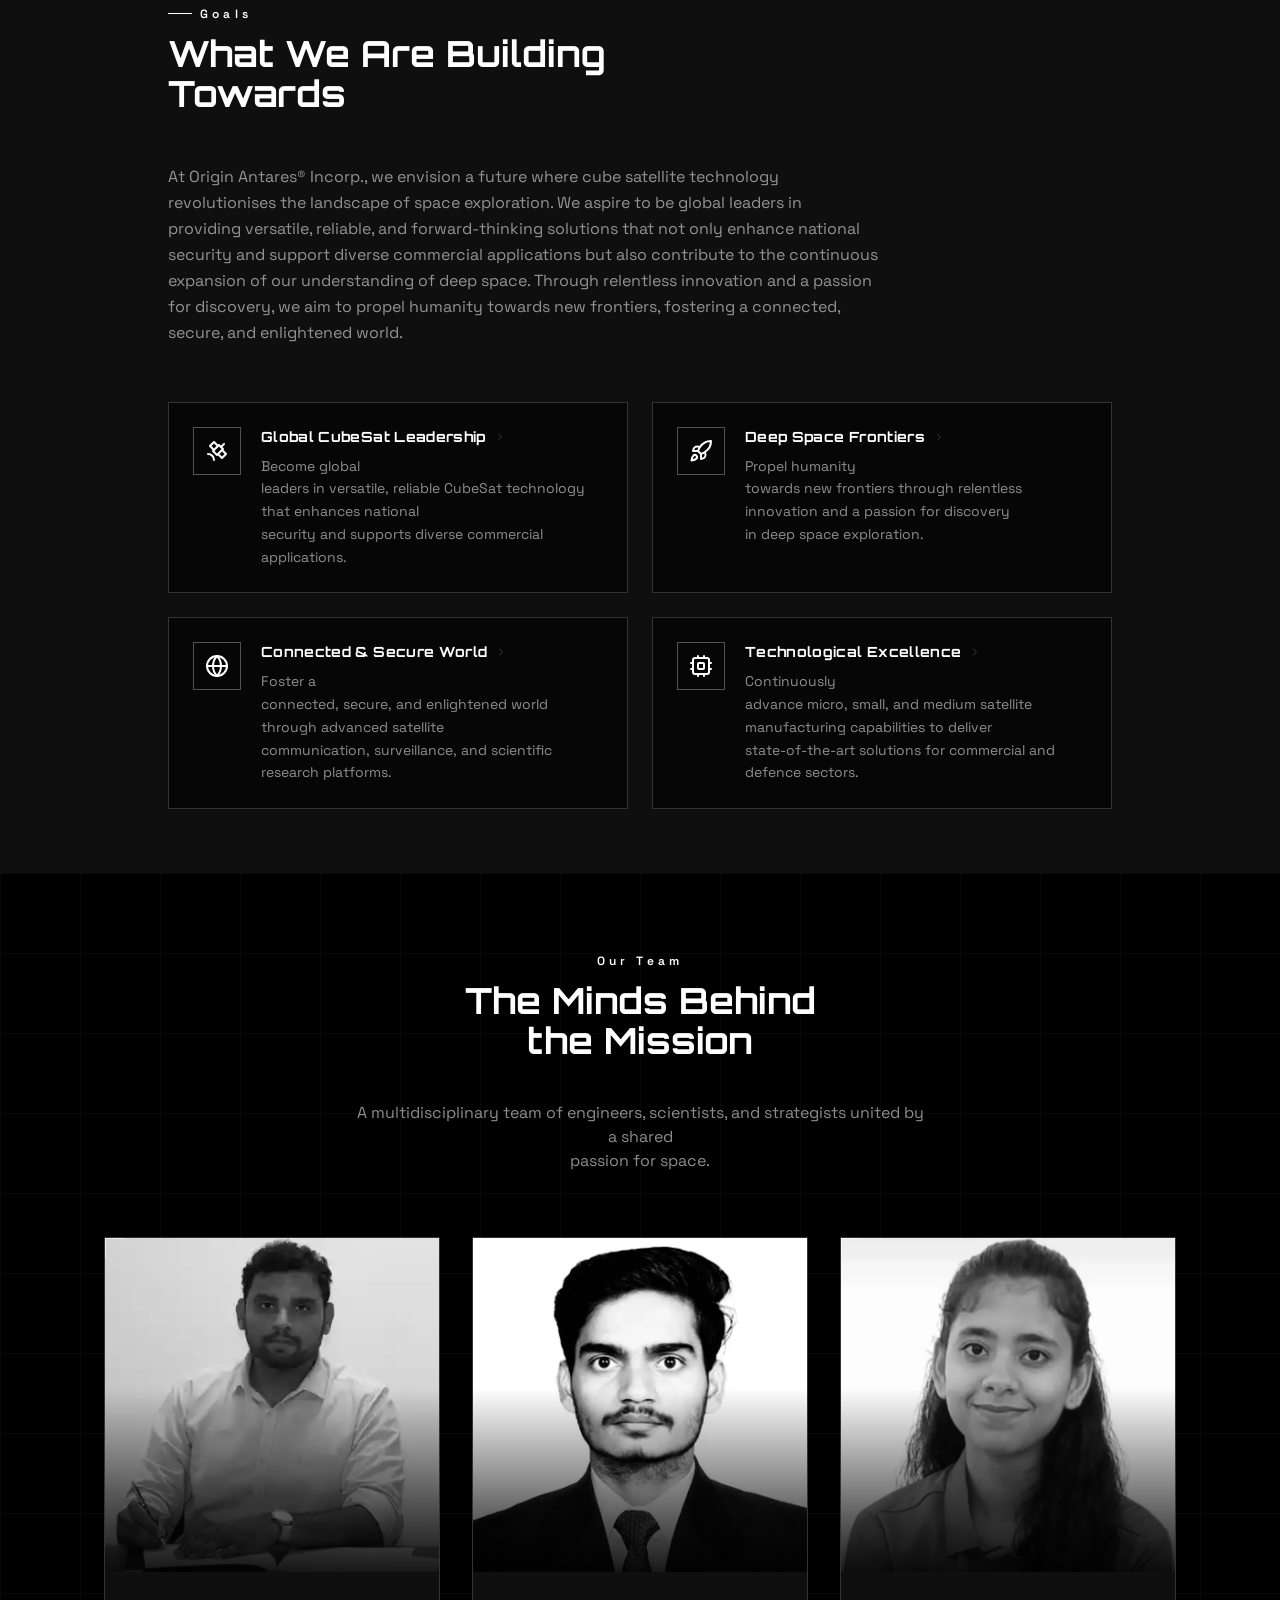
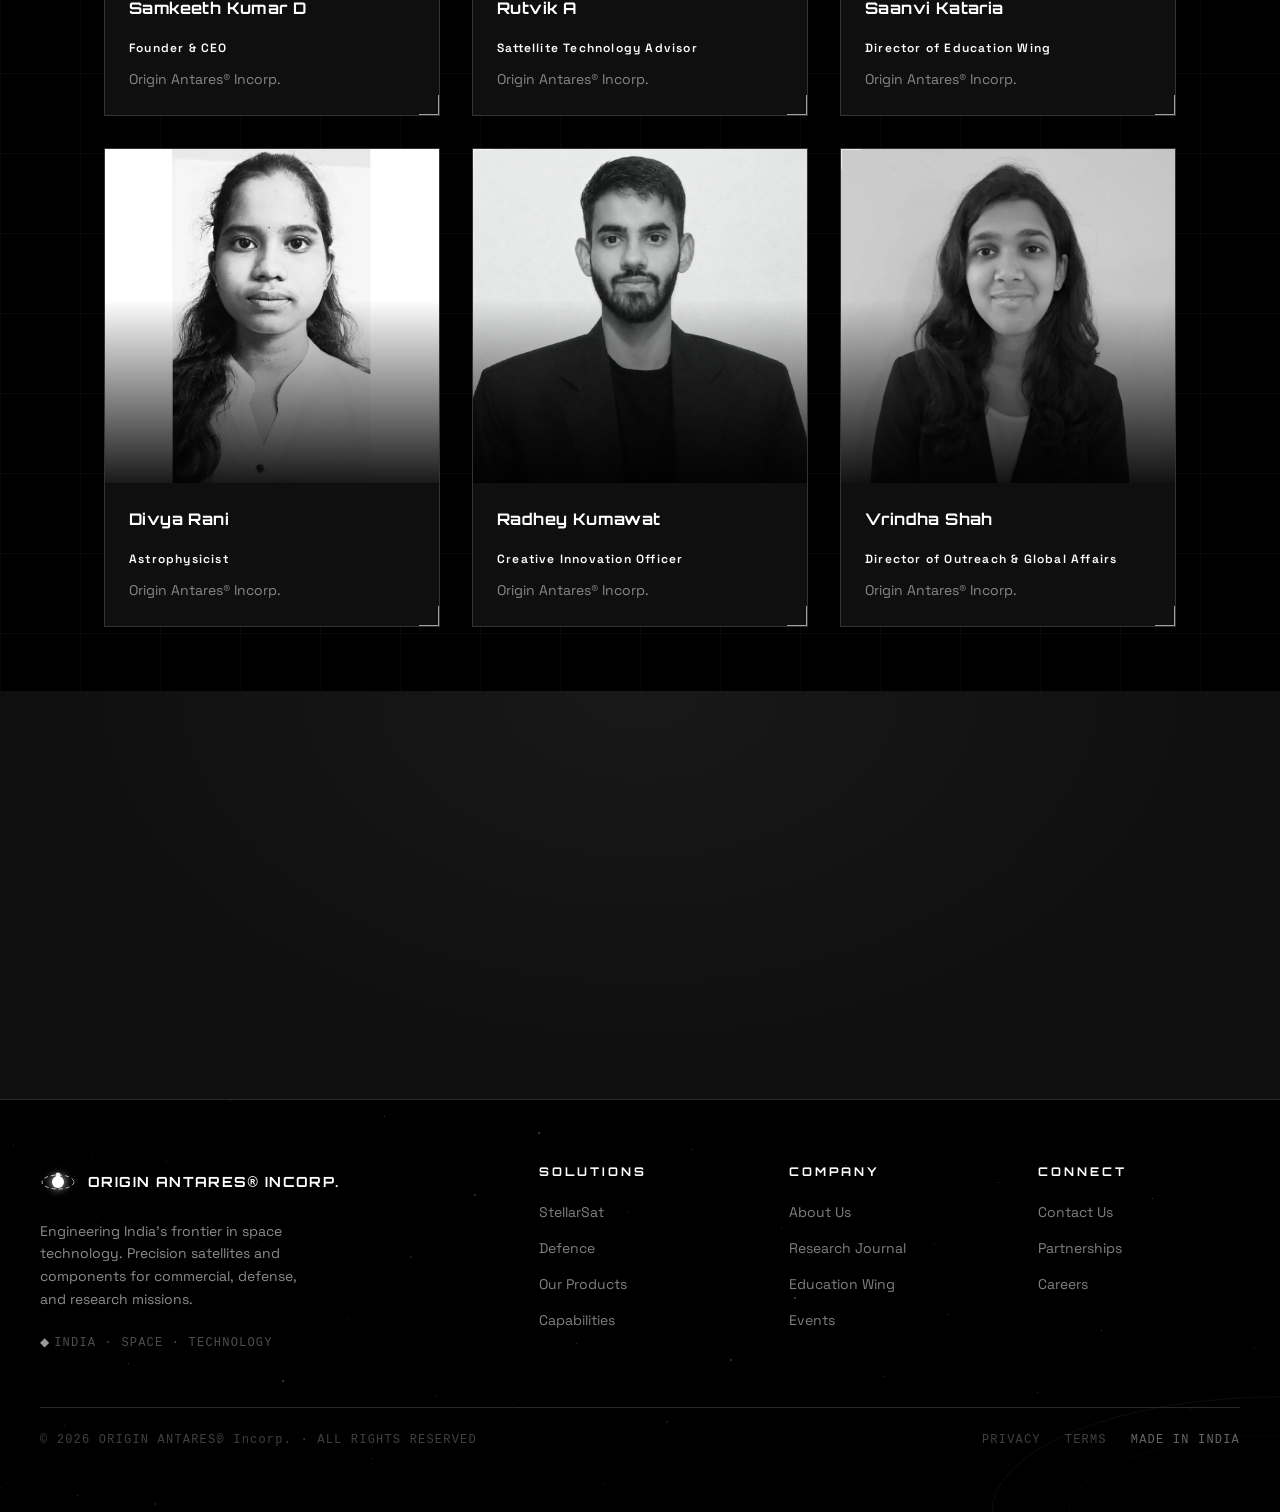
==== commit dec4e20d: "Update company name in footer section" ====
--- a/about.html
+++ b/about.html
@@ -1057,7 +1057,7 @@
                     <div
                         class="mt-14 pt-6 flex flex-col md:flex-row items-center justify-between gap-4 border-t border-primary/8">
                         <p class="text-xs tracking-widest text-white/25" style="font-family: var(--font-mono);">© 2026
-                            ORIGIN ANTARES · ALL RIGHTS RESERVED</p>
+                            ORIGIN ANTARES® Incorp. · ALL RIGHTS RESERVED</p>
                         <div class="flex items-center gap-6"><a
                                 class="text-xs tracking-widest transition-colors hover:text-white text-white/25"
                                 href="#" style="font-family: var(--font-mono);">PRIVACY</a><a
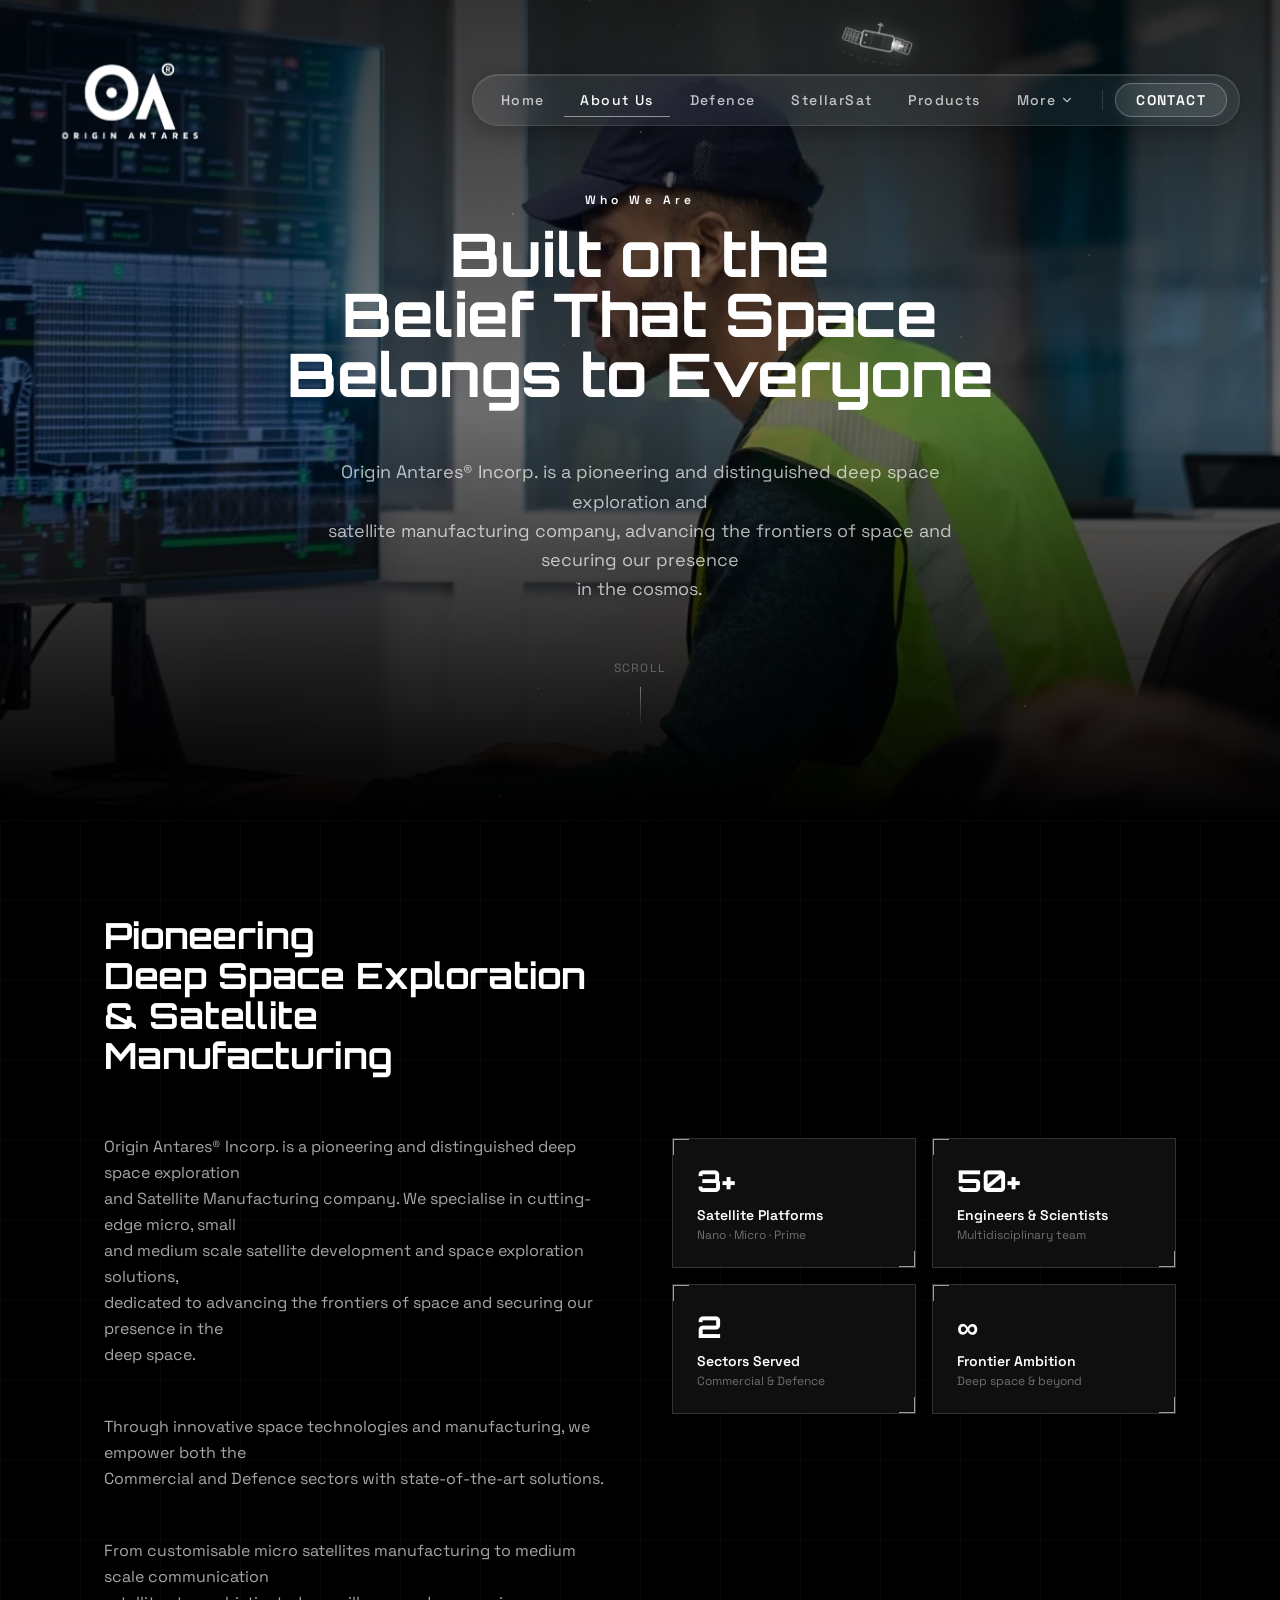
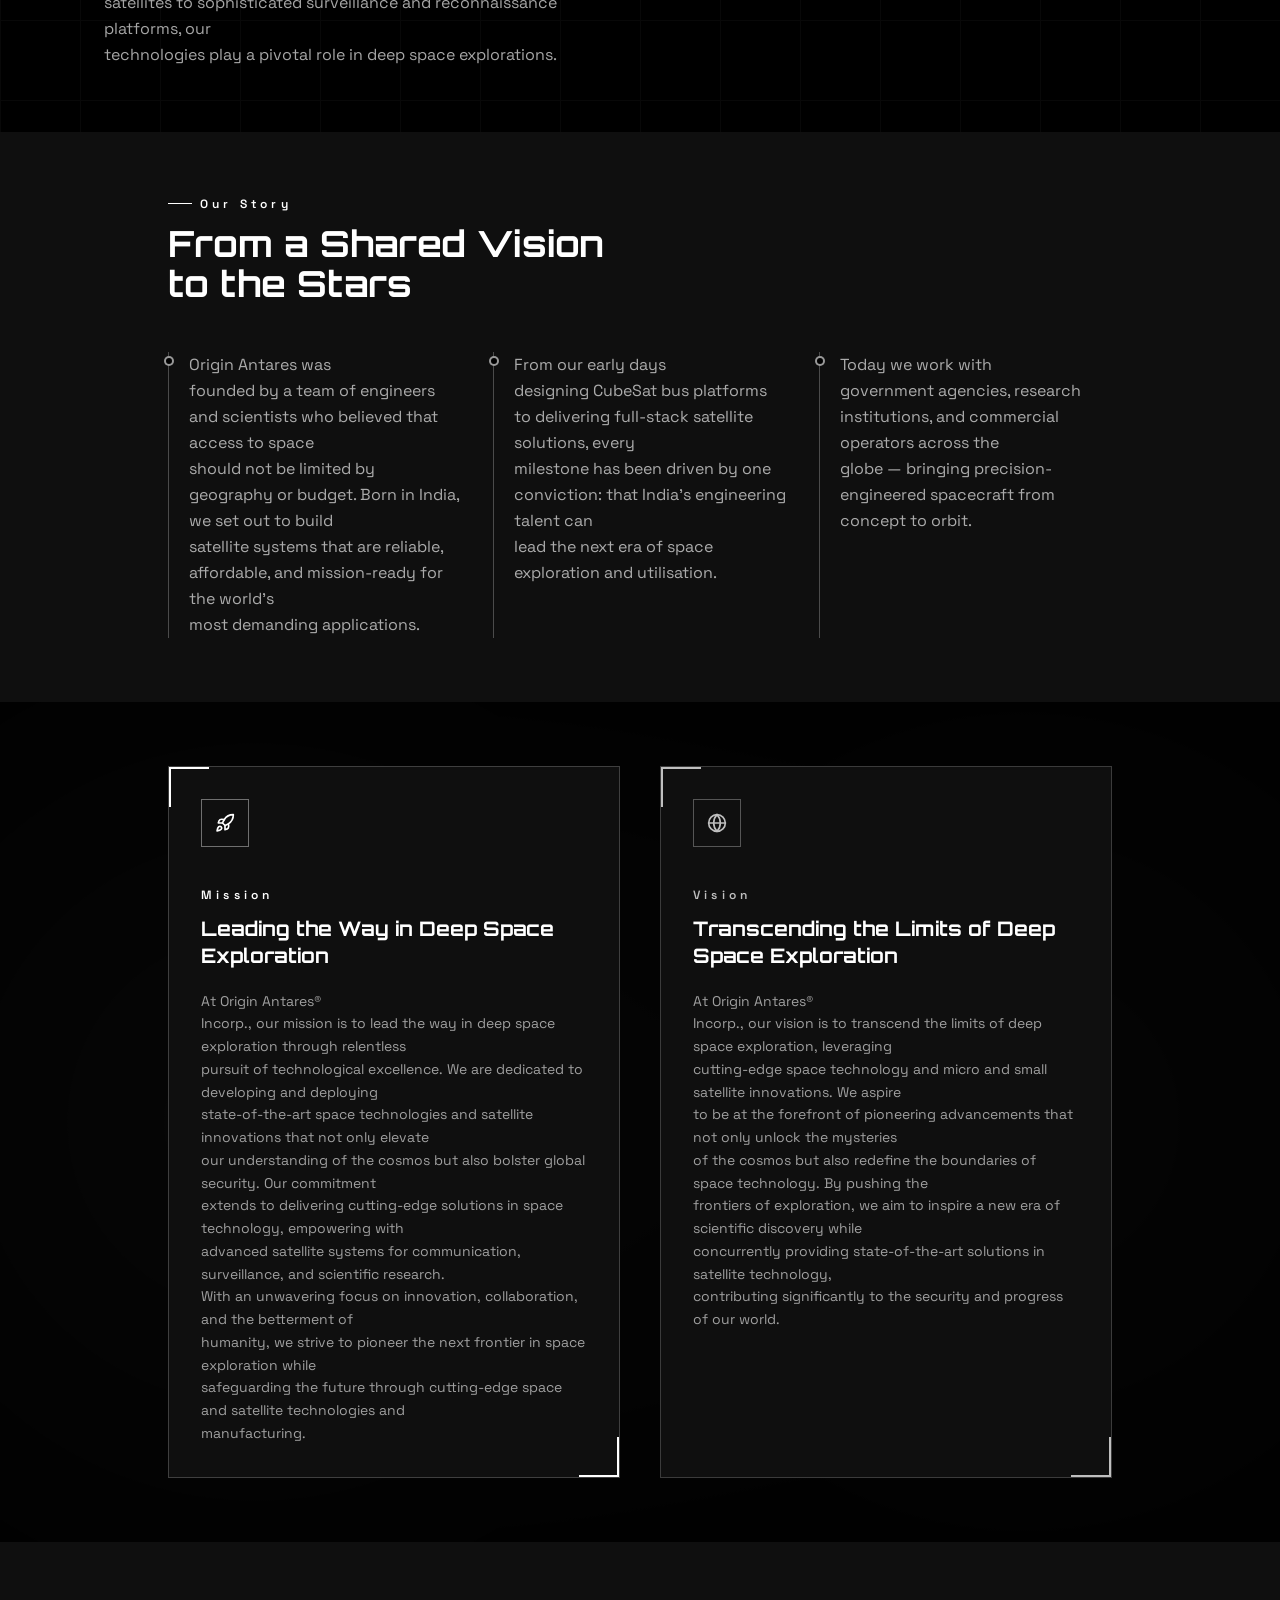
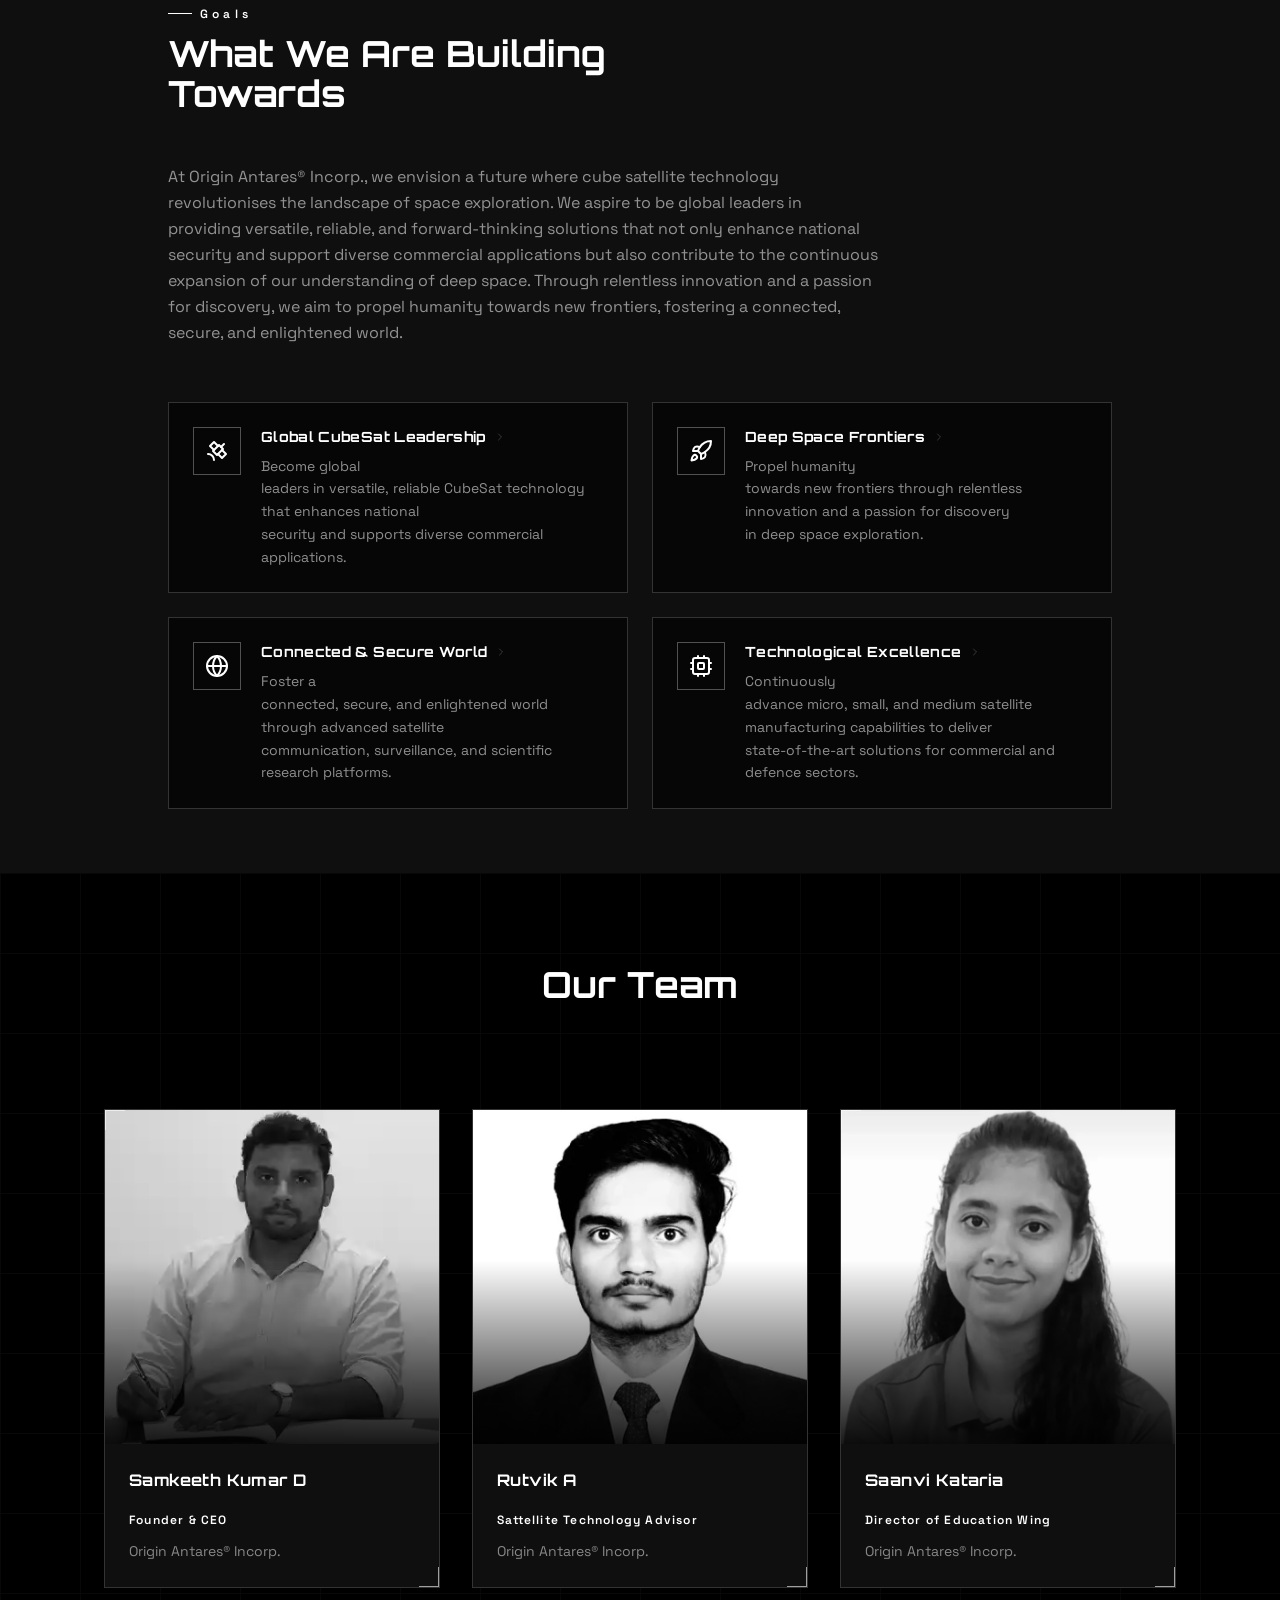
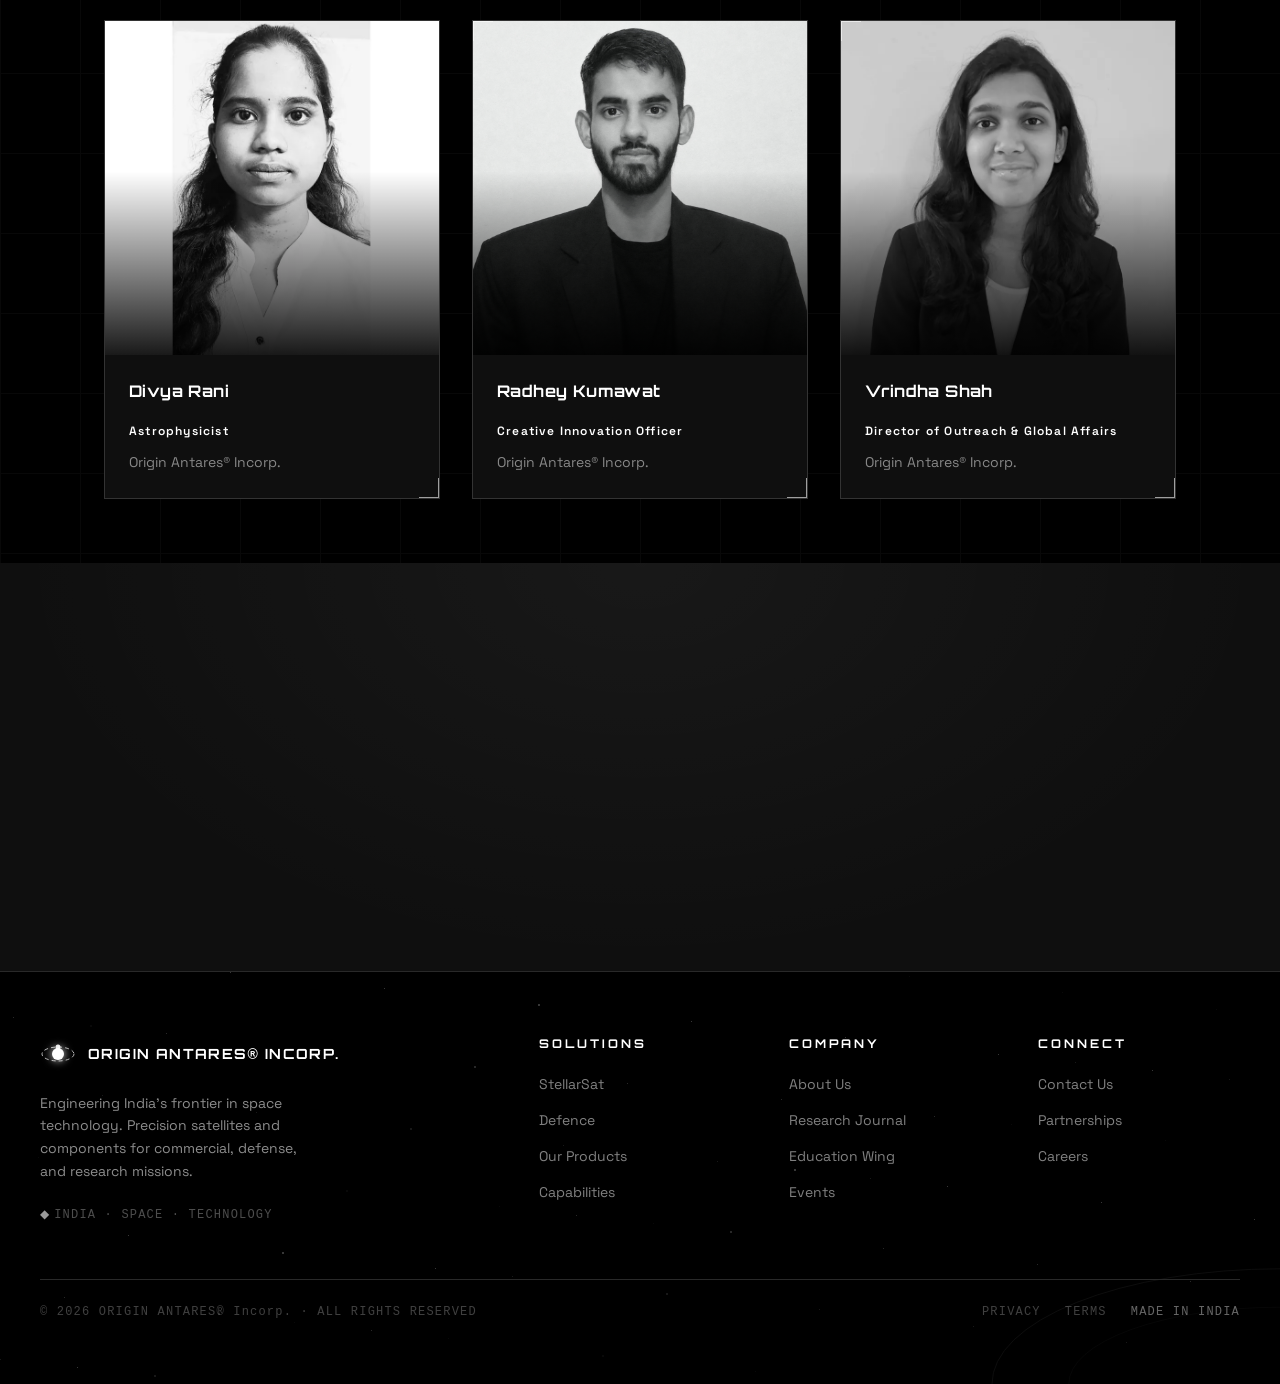
==== commit 53df0bab: "Update team section in about.html" ====
--- a/about.html
+++ b/about.html
@@ -667,14 +667,12 @@
                         <div class="text-center mb-16">
                             <p class="text-xs tracking-[0.35em] font-semibold mb-3"
                                 style="white-space: pre-line; color: hsl(var(--oa-cyan)); font-family: var(--font-sans); opacity: 0; transform: translateY(12px);">
-                                Our Team</p>
+                                </p>
                             <h2 class="font-heading text-3xl md:text-4xl font-bold text-white mb-4"
-                                style="white-space: pre-line; opacity: 0; transform: translateY(16px);">The Minds Behind
-                                the Mission</h2>
+                                style="white-space: pre-line; opacity: 0; transform: translateY(16px);">Our Team</h2>
                             <p class="text-white/55 max-w-xl mx-auto"
                                 style="white-space: pre-line; font-family: var(--font-sans); opacity: 0; transform: translateY(12px);">
-                                A multidisciplinary team of engineers, scientists, and strategists united by a shared
-                                passion for space.</p>
+                               </p>
                         </div>
                         <div class="grid grid-cols-1 md:grid-cols-2 lg:grid-cols-3 gap-8">
                             <div class="group relative border overflow-hidden"
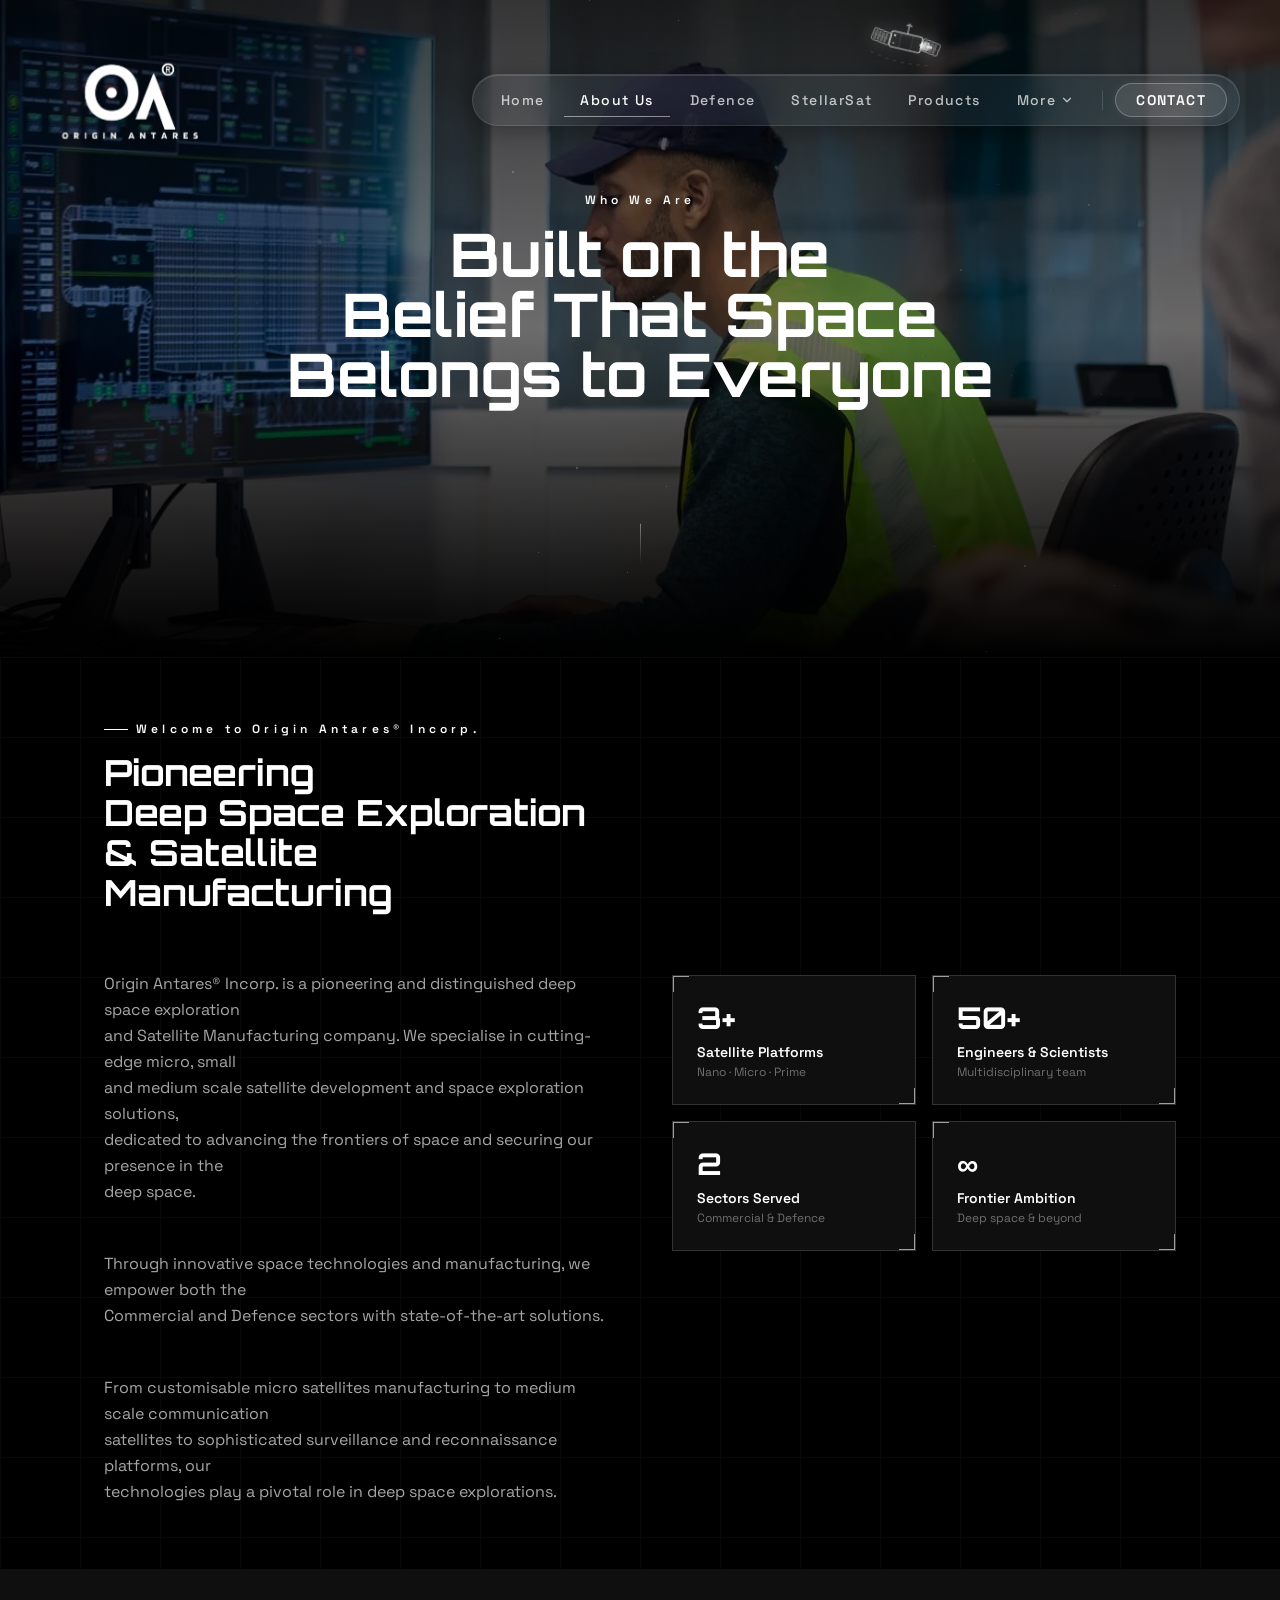
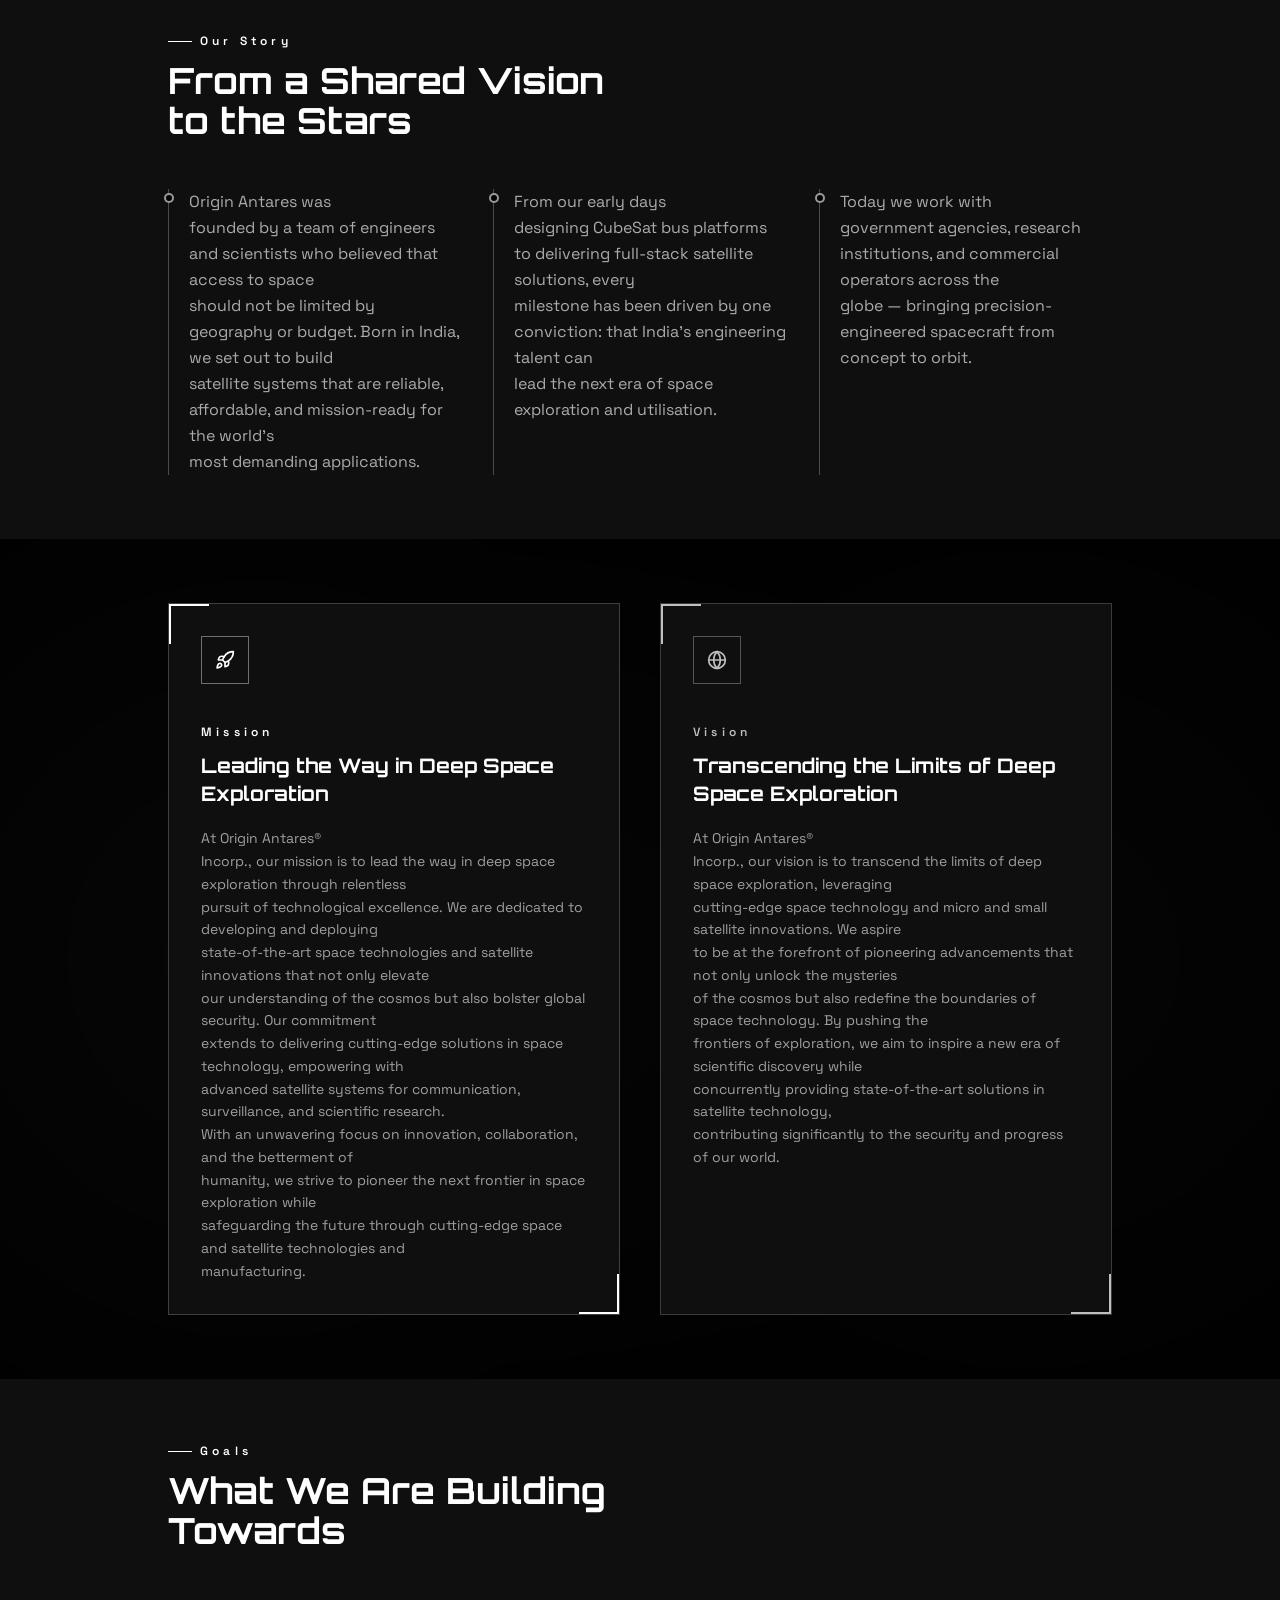
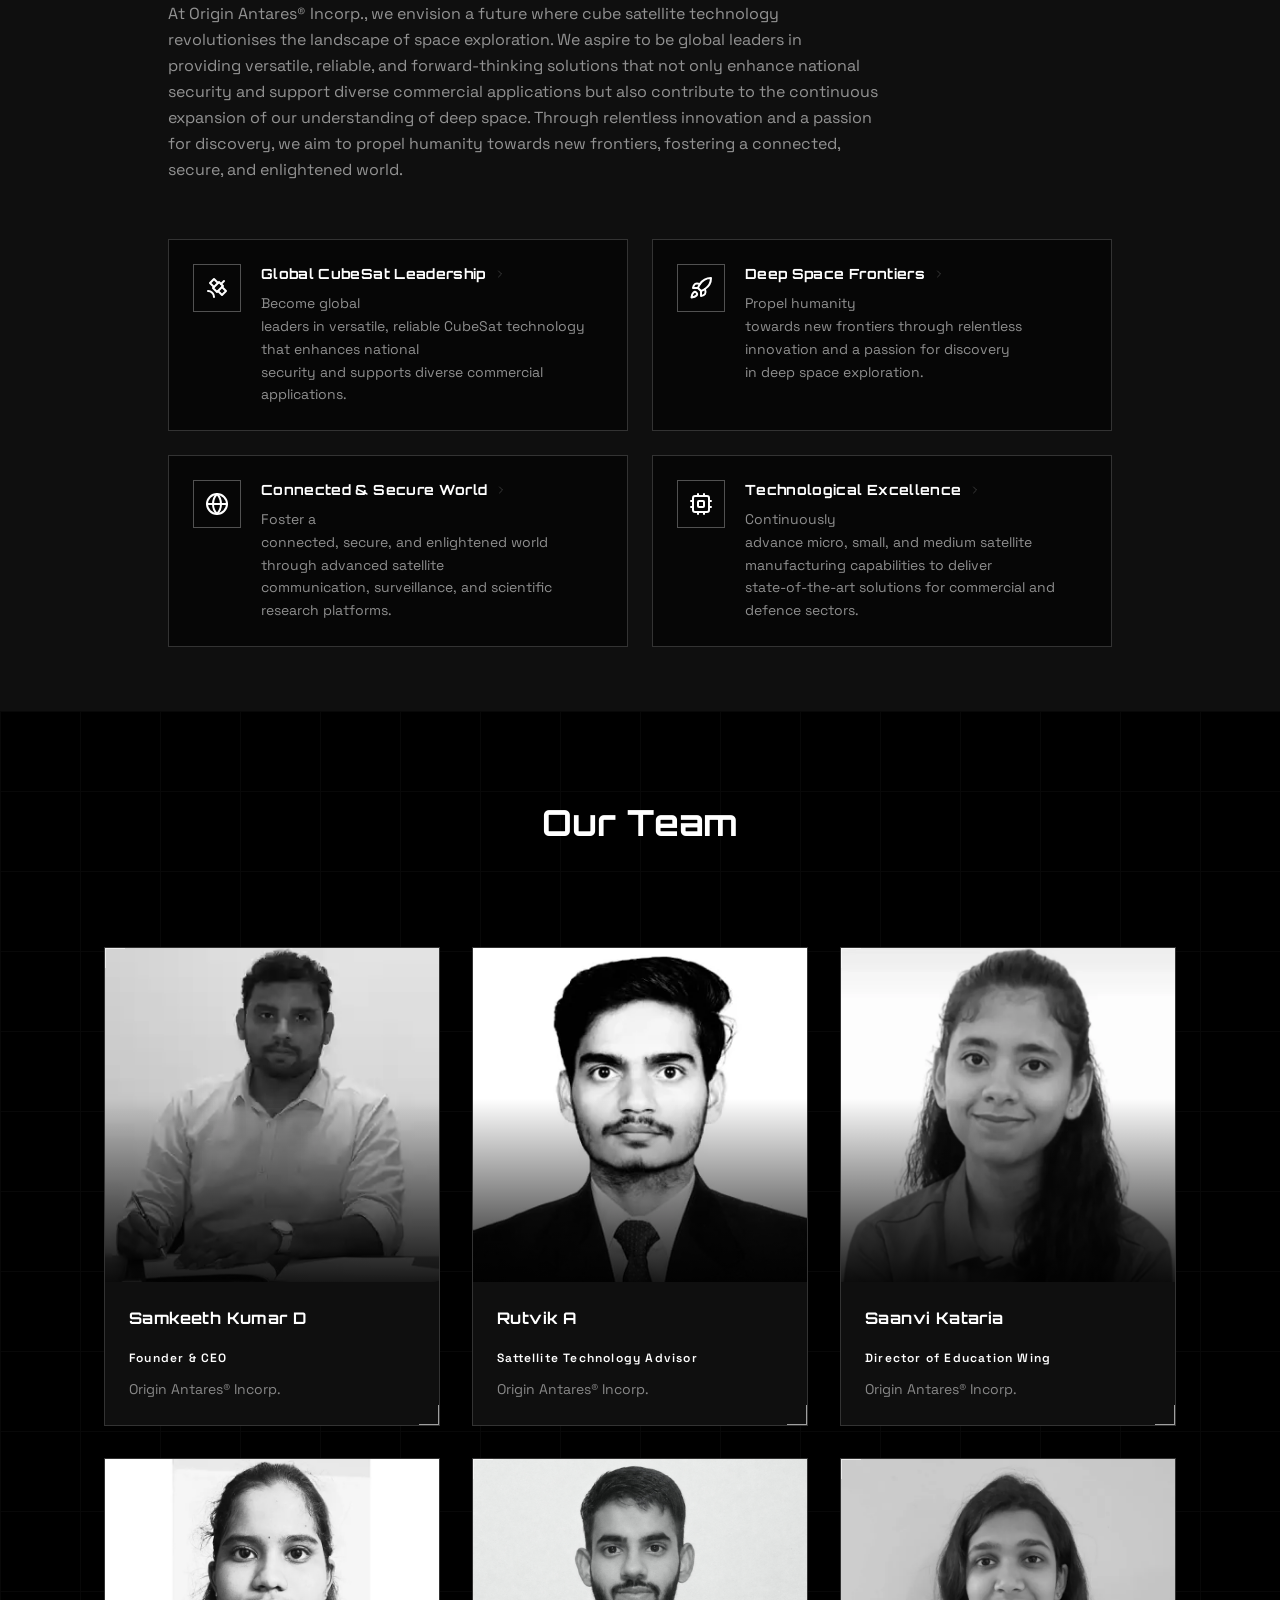
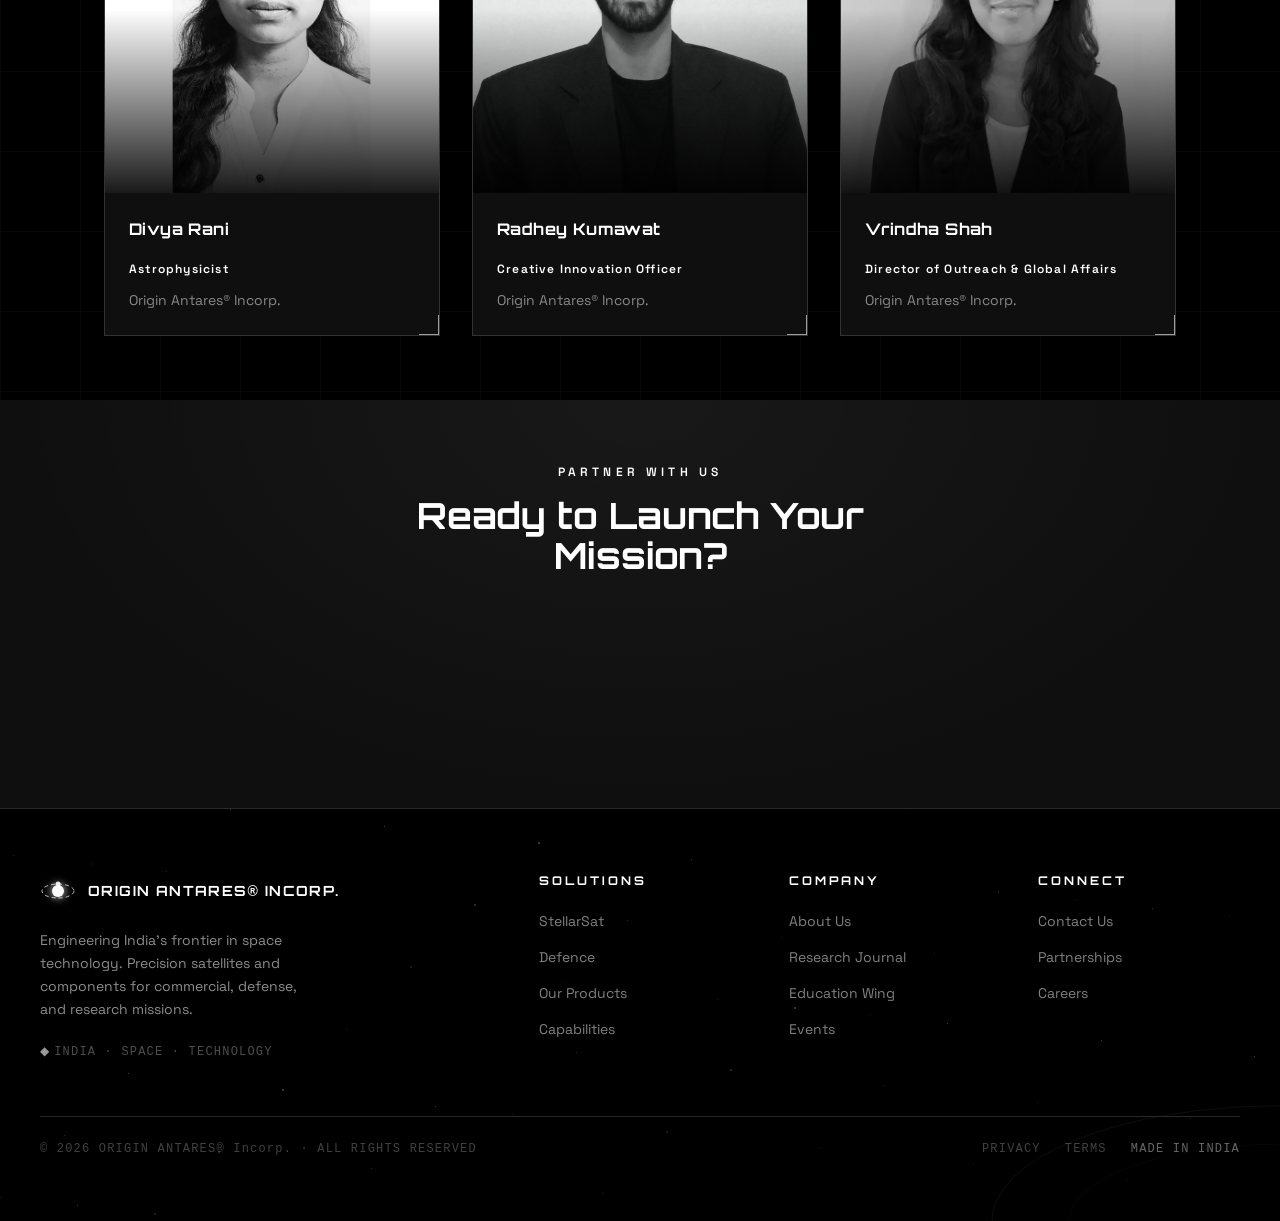
==== commit 538dfd35: "Remove header unnecessary description from about.html Removed company description from the about sec" ====
--- a/about.html
+++ b/about.html
@@ -288,12 +288,10 @@
                             Belief That Space Belongs to Everyone</h1>
                         <p class="text-lg text-white/70 max-w-2xl mx-auto leading-relaxed"
                             style="white-space: pre-line; font-family: var(--font-sans); opacity: 0; transform: translateY(11.0894px);">
-                            Origin Antares® Incorp. is a pioneering and distinguished deep space exploration and
-                            satellite manufacturing company, advancing the frontiers of space and securing our presence
-                            in the cosmos.</p>
+                            </p>
                         <div class="mt-14 flex flex-col items-center gap-2" style="opacity: 0;"><span
                                 class="text-xs tracking-widest text-white/30"
-                                style="font-family: var(--font-sans);">SCROLL</span>
+                                style="font-family: var(--font-sans);"></span>
                             <div class="w-px h-10 bg-gradient-to-b from-white/40 to-transparent"
                                 style="transform: translateY(2.7432px);"></div>
                         </div>
